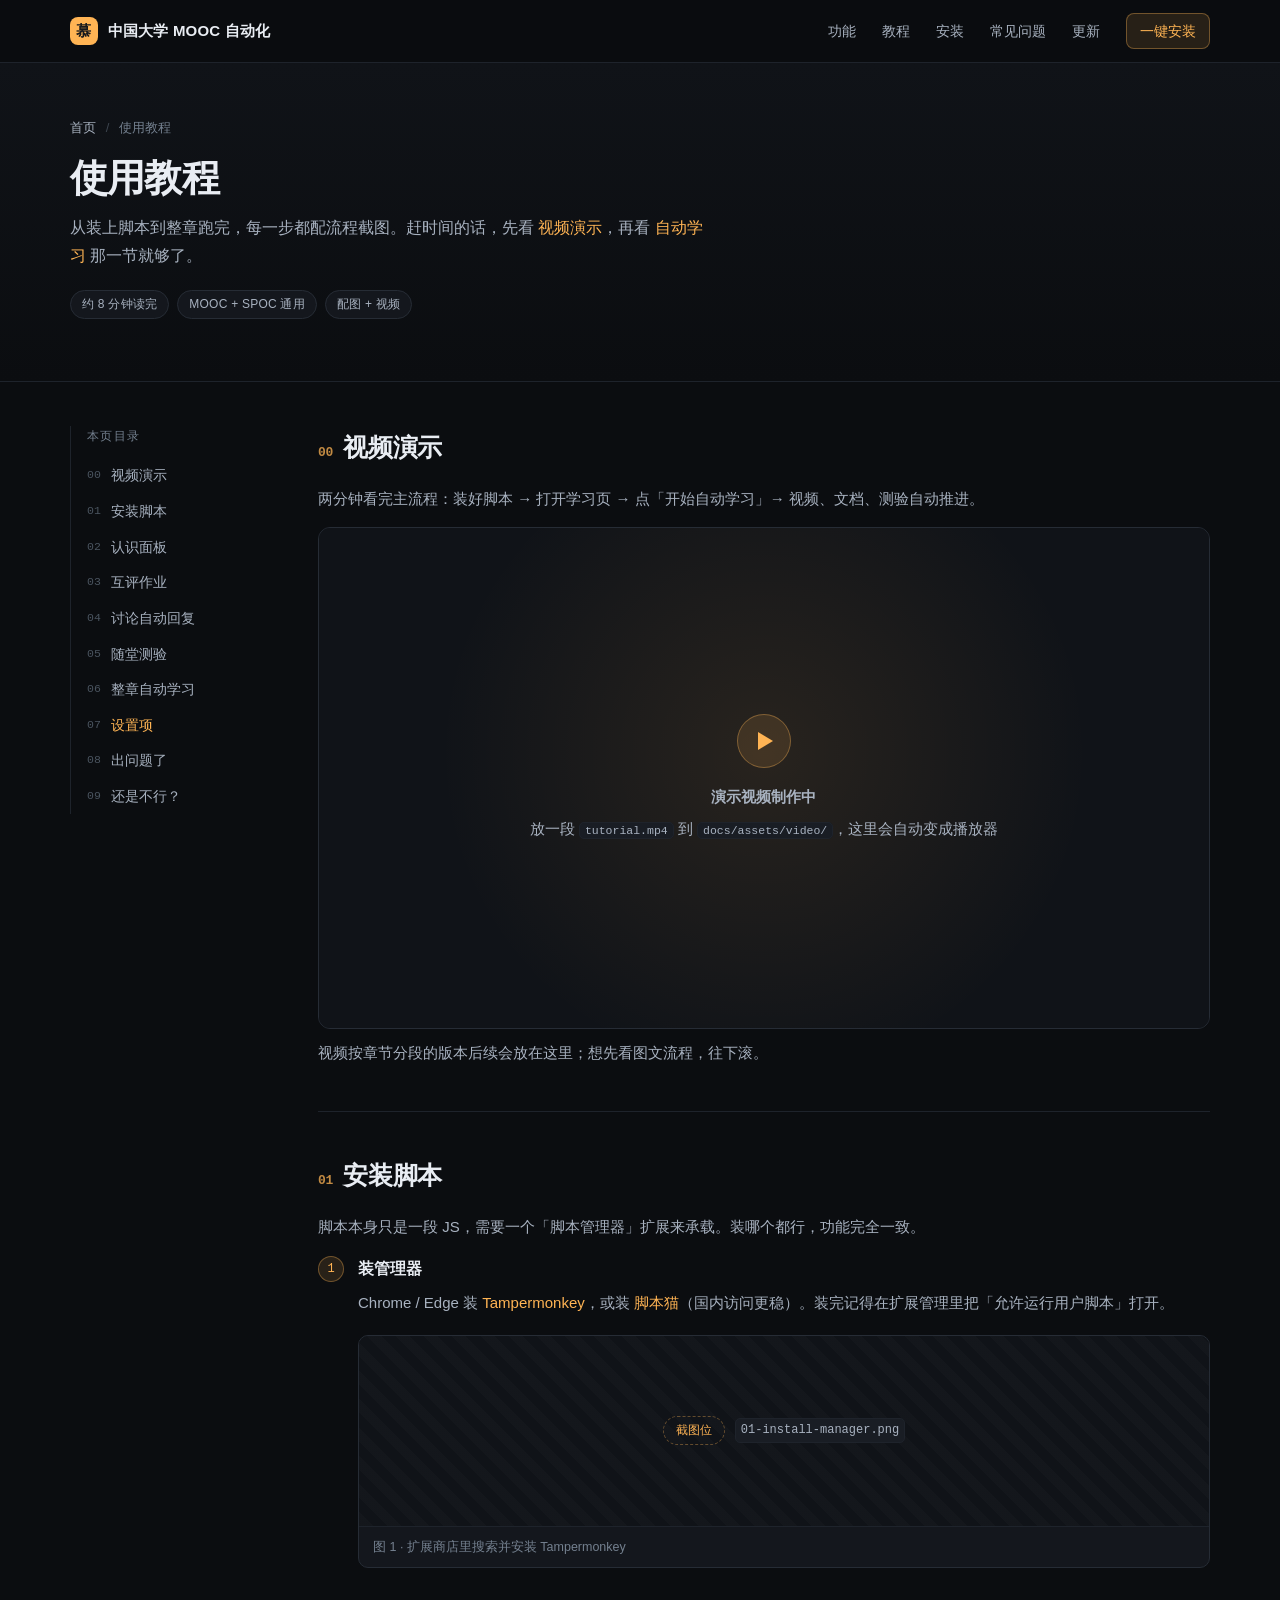
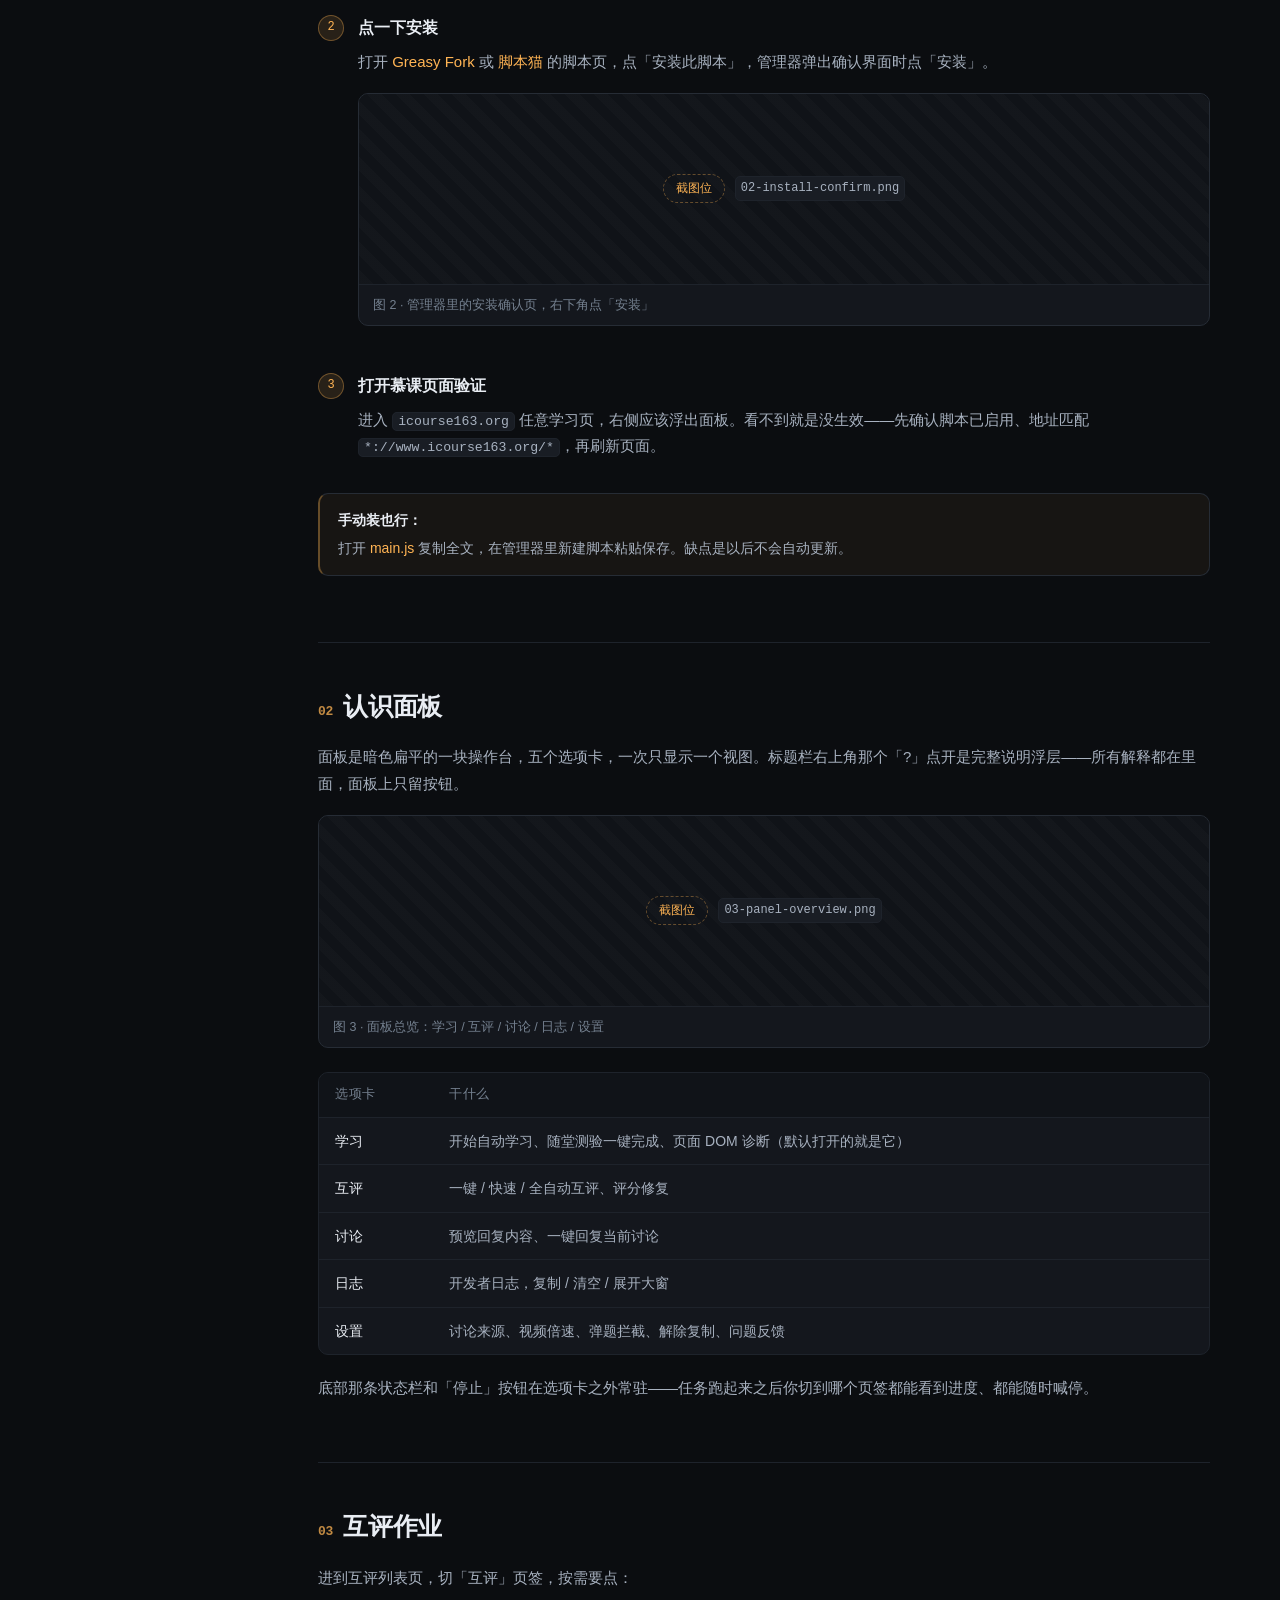
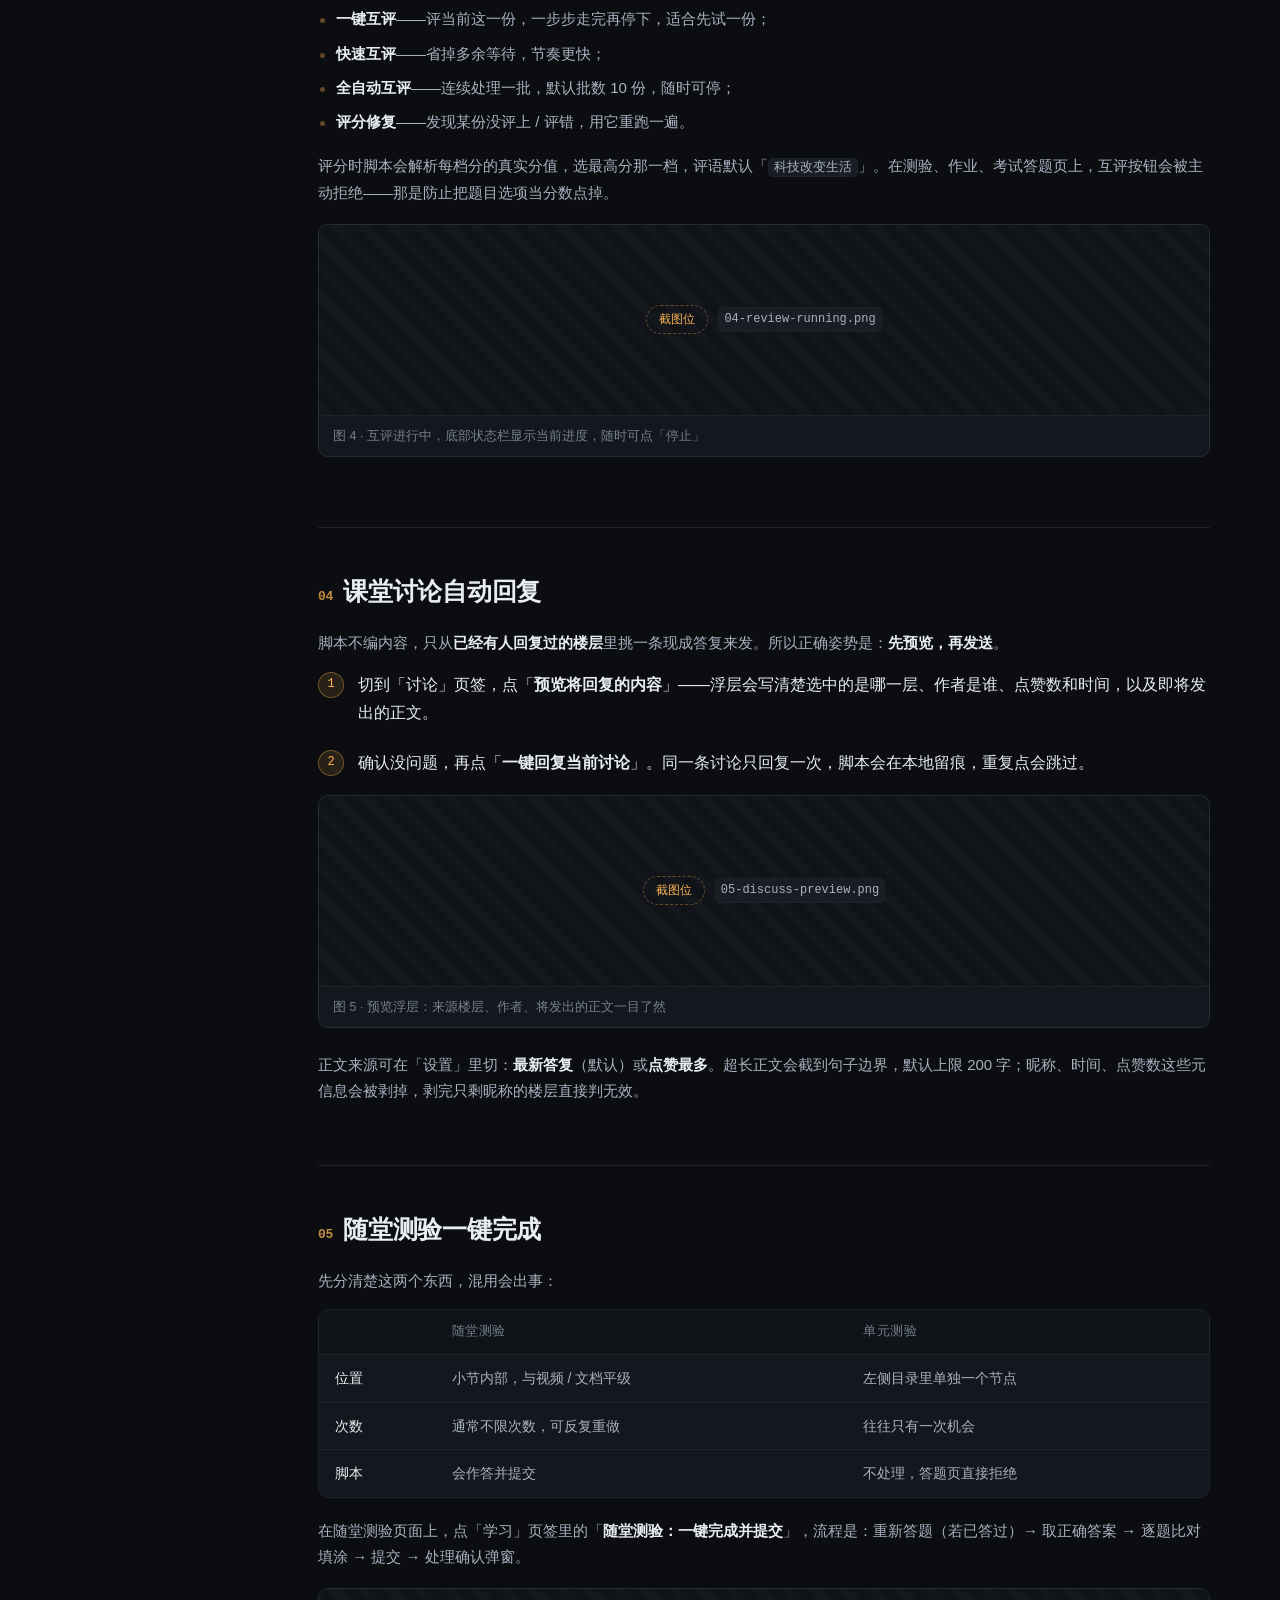
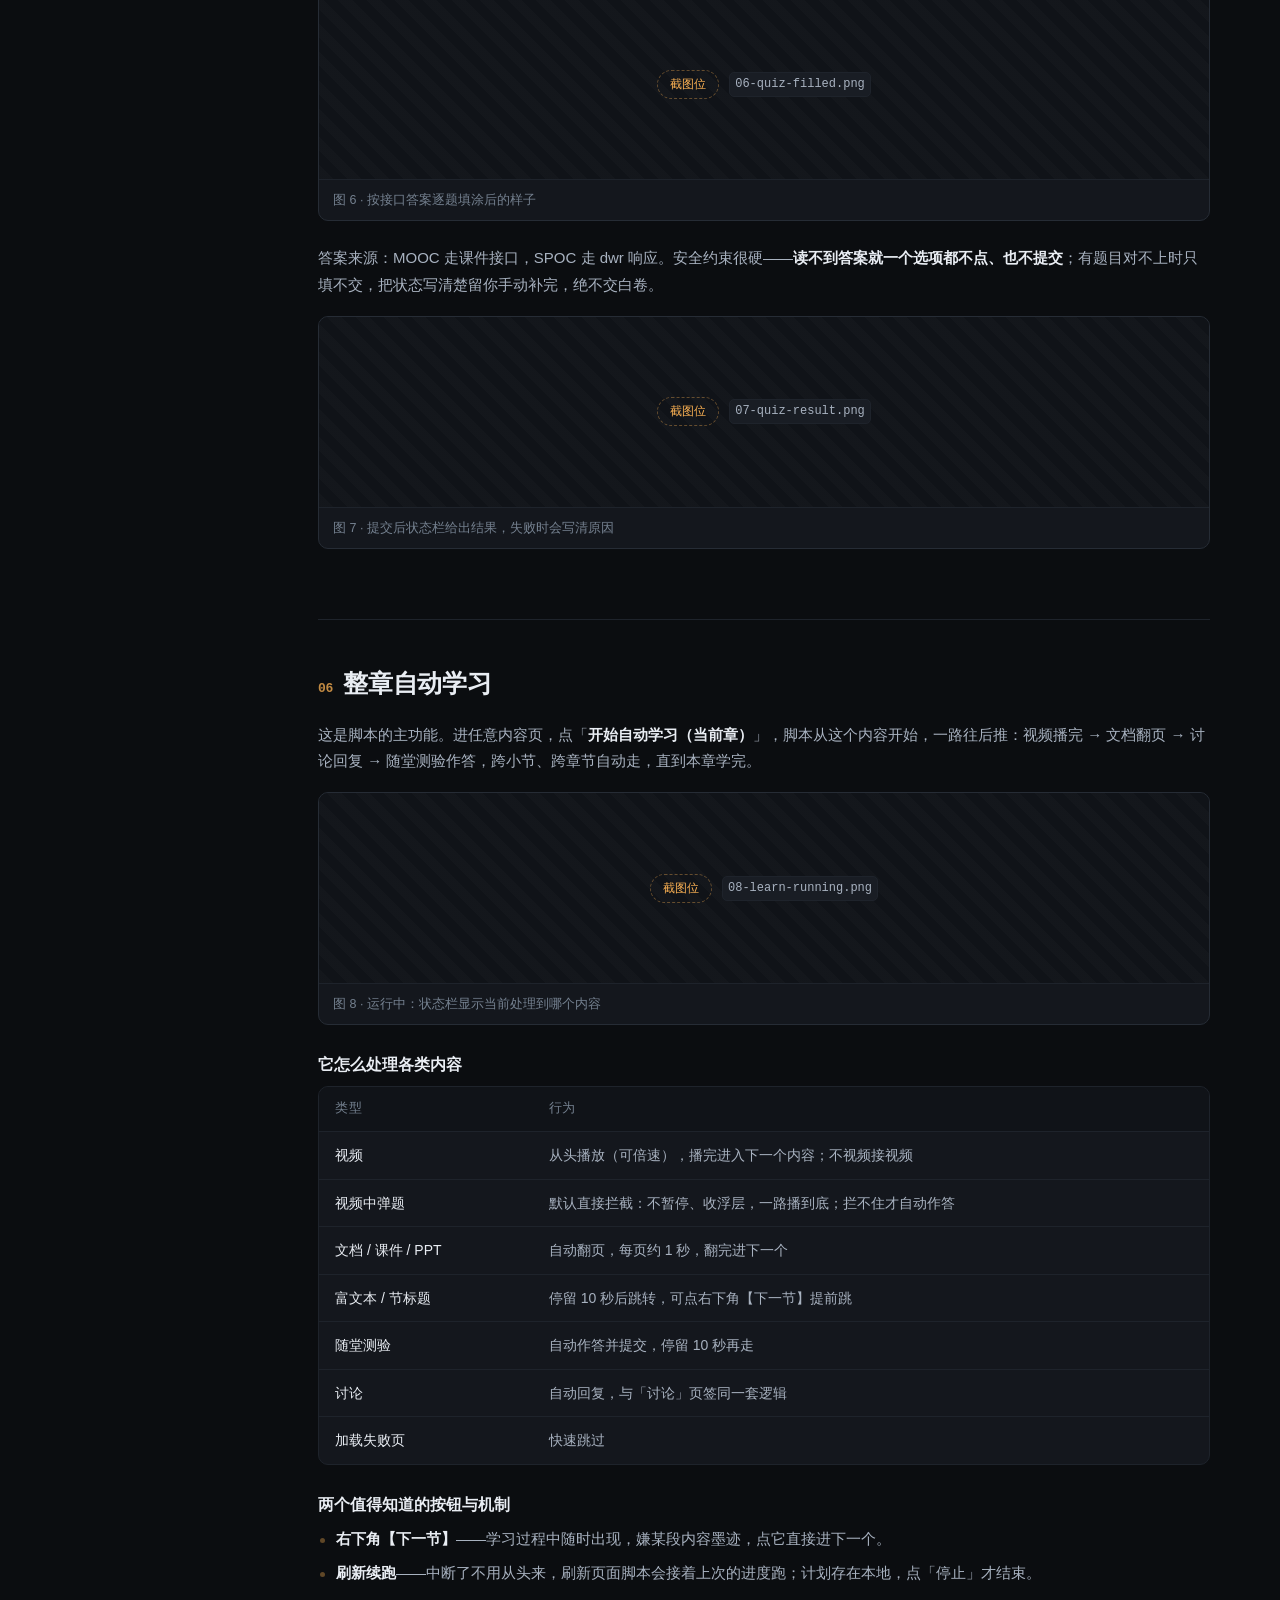
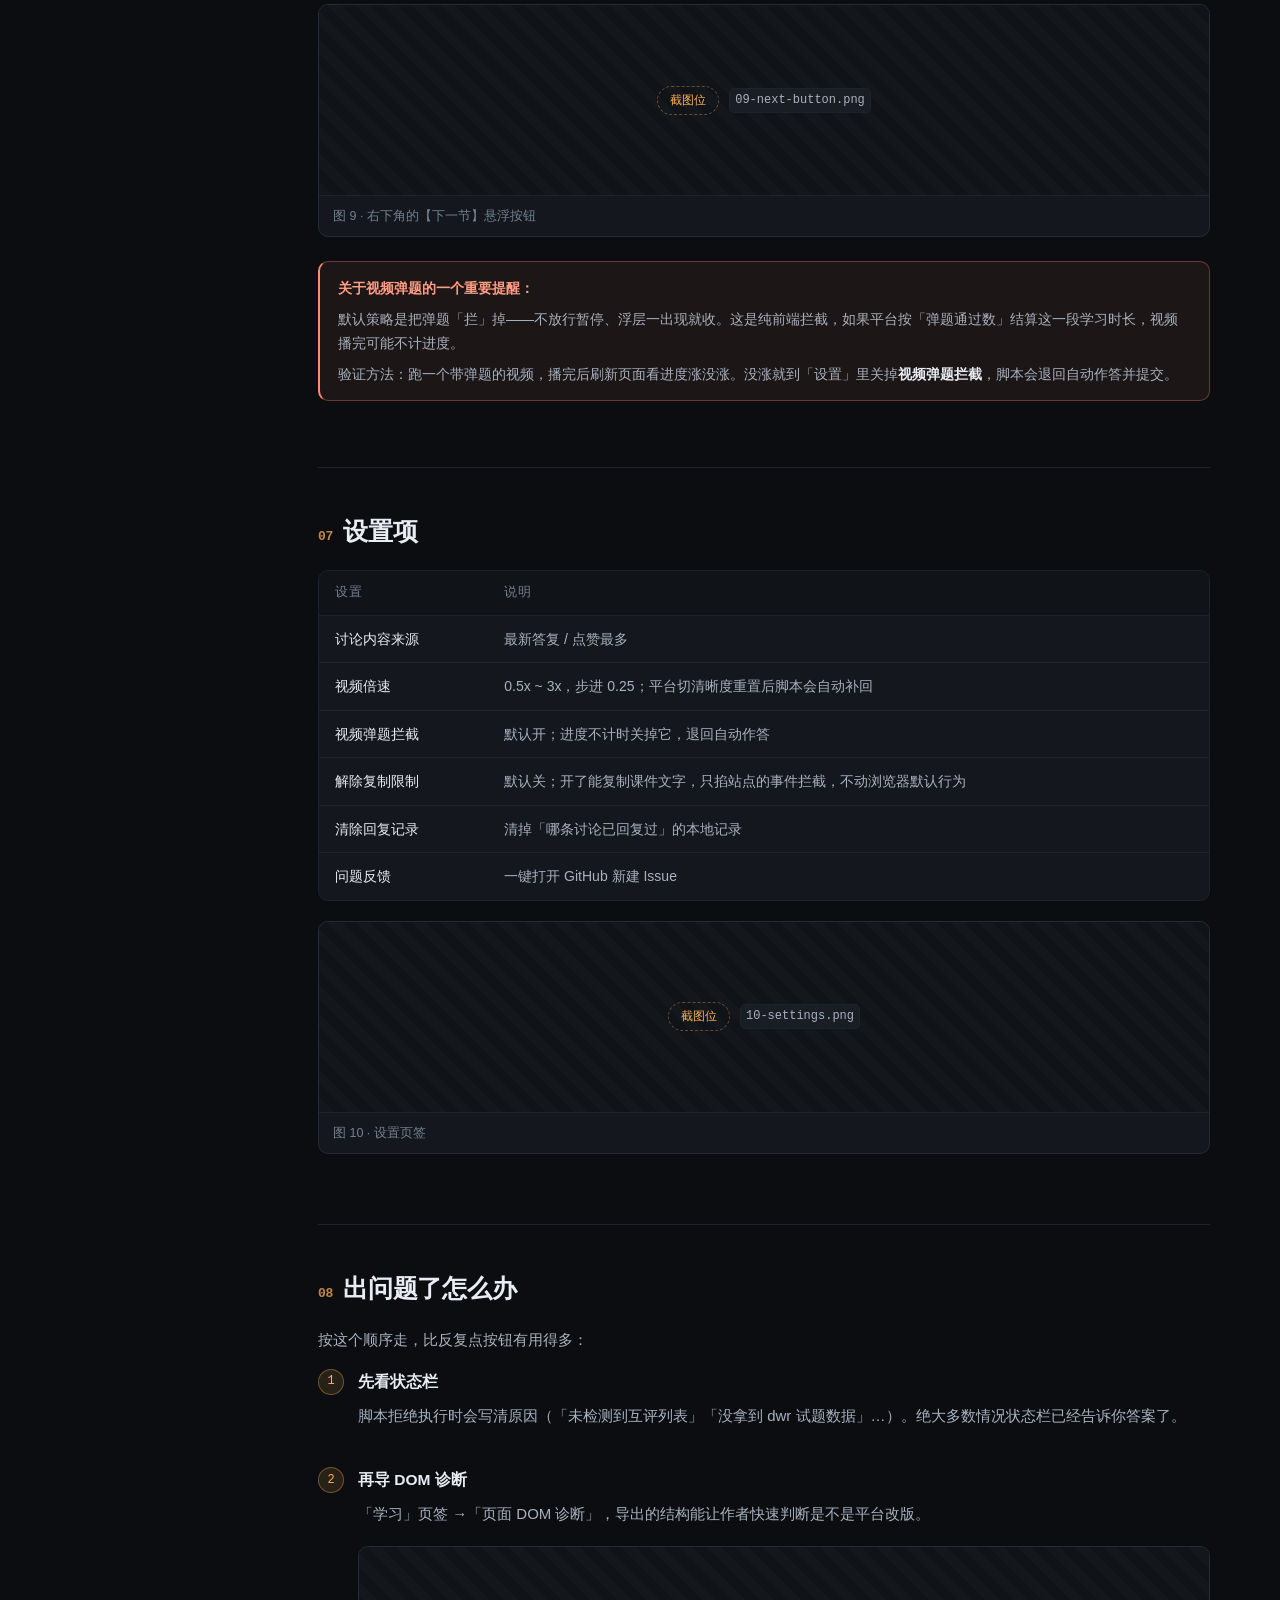
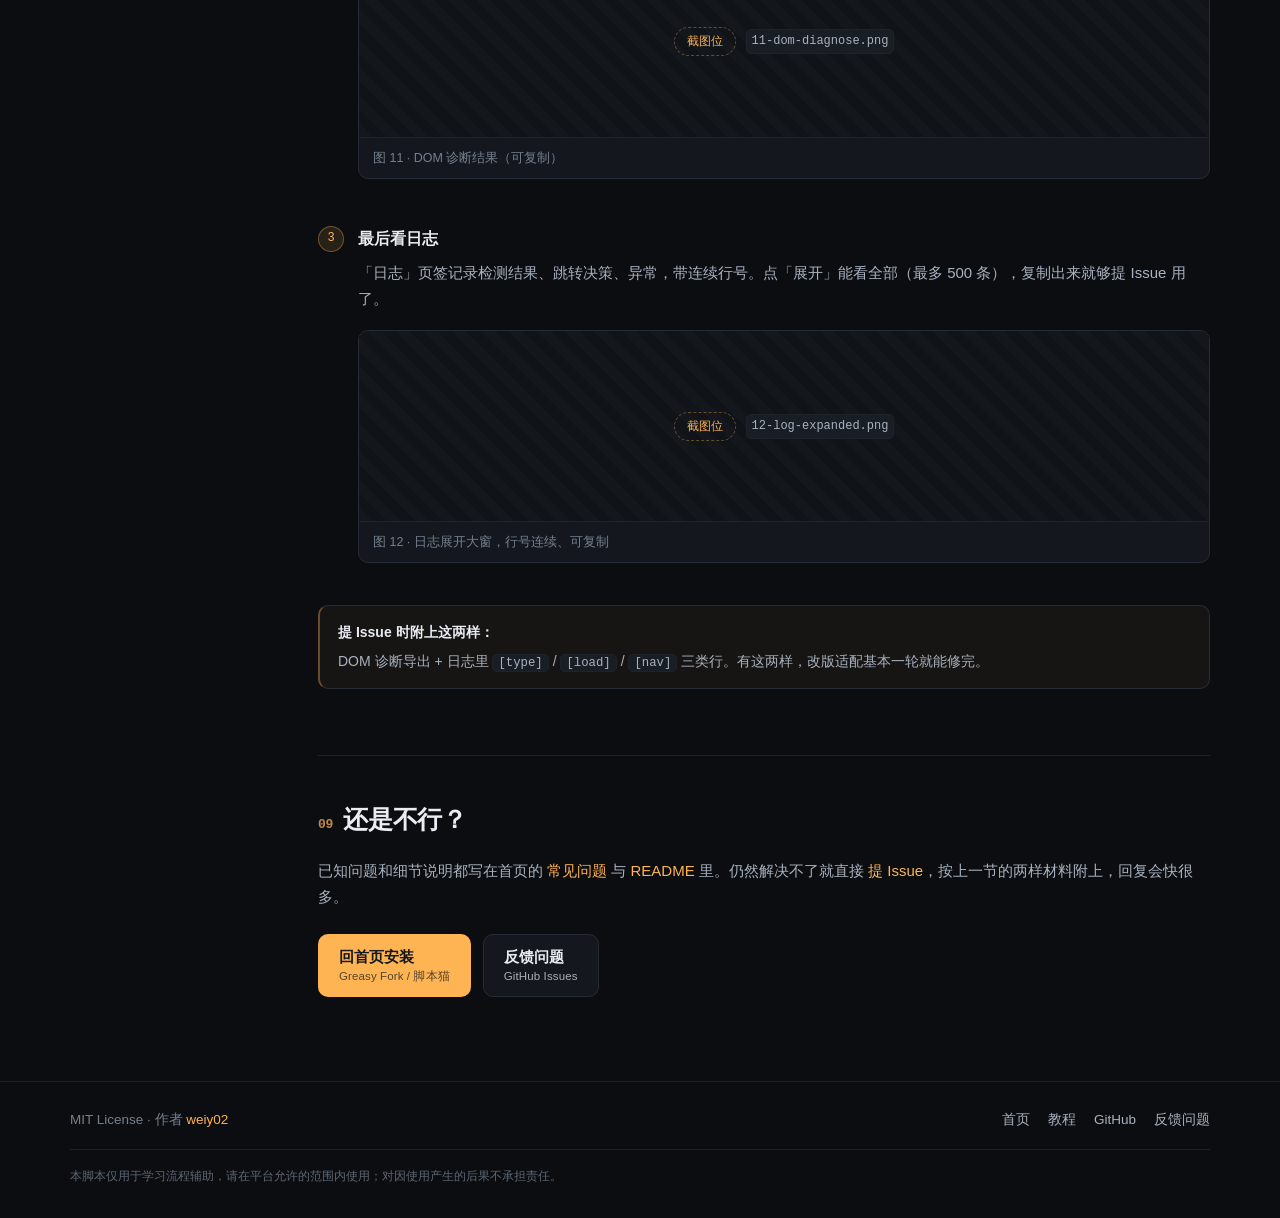
==== docs/tutorial.html @ eac60fda "官网新增图文教程页（tutorial.html） - 十个章节：视频演示 / 安装 / 面板 / 互评 / 讨论 / 随堂测验 /   自动学习 / 设置 / 排查 / 反馈，含目录侧栏与滚动高亮 -" ====
<!DOCTYPE html>
<html lang="zh-CN">
<head>
<meta charset="UTF-8">
<meta name="viewport" content="width=device-width, initial-scale=1">
<title>使用教程 · 中国大学 MOOC 自动化脚本</title>
<meta name="description" content="中国大学 MOOC 自动化脚本完整使用教程：安装、互评、课堂讨论自动回复、随堂测验一键作答、整章自动学习、设置项说明与问题排查，全部配流程截图。">
<link rel="canonical" href="https://weiy02.github.io/ChinaMOOC-Auto/tutorial.html">
<meta property="og:type" content="article">
<meta property="og:title" content="使用教程 · 中国大学 MOOC 自动化脚本">
<meta property="og:description" content="从安装到整章自动学习，一步一步带截图讲清楚。">
<meta property="og:url" content="https://weiy02.github.io/ChinaMOOC-Auto/tutorial.html">
<meta property="og:image" content="https://weiy02.github.io/ChinaMOOC-Auto/assets/og.png">
<meta name="theme-color" content="#0b0d10">
<link rel="icon" href="./assets/favicon.svg" type="image/svg+xml">
<link rel="stylesheet" href="./assets/style.css">
</head>
<body>
<a class="skip" href="#main">跳到正文</a>

<header class="site-header">
  <div class="wrap header-inner">
    <a class="brand" href="./">
      <span class="brand-mark" aria-hidden="true">慕</span>
      <span class="brand-text">中国大学 MOOC 自动化</span>
    </a>
    <nav class="site-nav" aria-label="主导航">
      <a href="./#features">功能</a>
      <a href="./tutorial.html">教程</a>
      <a href="./#start">安装</a>
      <a href="./#faq">常见问题</a>
      <a href="./#changelog">更新</a>
      <a class="nav-cta" href="./#start">一键安装</a>
    </nav>
  </div>
</header>

<main id="main">

  <div class="doc-head">
    <div class="wrap">
      <p class="crumb"><a href="./">首页</a> <span>/</span> 使用教程</p>
      <h1>使用教程</h1>
      <p class="doc-lede">从装上脚本到整章跑完，每一步都配流程截图。赶时间的话，先看 <a href="#video">视频演示</a>，再看 <a href="#learn">自动学习</a> 那一节就够了。</p>
      <div class="pill-row">
        <span class="pill">约 8 分钟读完</span>
        <span class="pill">MOOC + SPOC 通用</span>
        <span class="pill">配图 + 视频</span>
      </div>
    </div>
  </div>

  <div class="wrap doc-layout">

    <aside class="toc" aria-label="目录">
      <p class="toc-title">本页目录</p>
      <nav>
        <a href="#video"><span>00</span> 视频演示</a>
        <a href="#install"><span>01</span> 安装脚本</a>
        <a href="#panel"><span>02</span> 认识面板</a>
        <a href="#review"><span>03</span> 互评作业</a>
        <a href="#discuss"><span>04</span> 讨论自动回复</a>
        <a href="#quiz"><span>05</span> 随堂测验</a>
        <a href="#learn"><span>06</span> 整章自动学习</a>
        <a href="#settings"><span>07</span> 设置项</a>
        <a href="#debug"><span>08</span> 出问题了</a>
        <a href="#more"><span>09</span> 还是不行？</a>
      </nav>
    </aside>

    <article class="doc">

      <!-- ===== 00 视频 ===== -->
      <section id="video" class="doc-sec">
        <h2><span class="no">00</span>视频演示</h2>
        <p>两分钟看完主流程：装好脚本 → 打开学习页 → 点「开始自动学习」→ 视频、文档、测验自动推进。</p>

        <div class="video-shell" data-video="./assets/video/tutorial.mp4" data-poster="./assets/screenshots/00-video-poster.jpg" data-title="中国大学 MOOC 自动化脚本 · 完整演示">
          <div class="video-ph">
            <span class="play" aria-hidden="true"></span>
            <p class="vp-title">演示视频制作中</p>
            <p class="vp-sub">放一段 <code>tutorial.mp4</code> 到 <code>docs/assets/video/</code>，这里会自动变成播放器</p>
          </div>
        </div>
        <p class="cap-note">视频按章节分段的版本后续会放在这里；想先看图文流程，往下滚。</p>
      </section>

      <!-- ===== 01 安装 ===== -->
      <section id="install" class="doc-sec">
        <h2><span class="no">01</span>安装脚本</h2>
        <p>脚本本身只是一段 JS，需要一个「脚本管理器」扩展来承载。装哪个都行，功能完全一致。</p>

        <ol class="flow">
          <li>
            <h3>装管理器</h3>
            <p>Chrome / Edge 装 <a href="https://www.tampermonkey.net/" target="_blank" rel="noopener">Tampermonkey</a>，或装 <a href="https://scriptcat.org/" target="_blank" rel="noopener">脚本猫</a>（国内访问更稳）。装完记得在扩展管理里把「允许运行用户脚本」打开。</p>
            <figure class="shot">
              <img src="./assets/screenshots/01-install-manager.png" alt="在浏览器扩展商店安装 Tampermonkey" data-shot loading="lazy">
              <div class="shot-ph"><span>截图位</span><code>01-install-manager.png</code></div>
              <figcaption>图 1 · 扩展商店里搜索并安装 Tampermonkey</figcaption>
            </figure>
          </li>
          <li>
            <h3>点一下安装</h3>
            <p>打开 <a href="https://greasyfork.org/scripts/595205" target="_blank" rel="noopener">Greasy Fork</a> 或 <a href="https://scriptcat.org/script-show-page/8833" target="_blank" rel="noopener">脚本猫</a> 的脚本页，点「安装此脚本」，管理器弹出确认界面时点「安装」。</p>
            <figure class="shot">
              <img src="./assets/screenshots/02-install-confirm.png" alt="脚本管理器弹出安装确认界面" data-shot loading="lazy">
              <div class="shot-ph"><span>截图位</span><code>02-install-confirm.png</code></div>
              <figcaption>图 2 · 管理器里的安装确认页，右下角点「安装」</figcaption>
            </figure>
          </li>
          <li>
            <h3>打开慕课页面验证</h3>
            <p>进入 <code>icourse163.org</code> 任意学习页，右侧应该浮出面板。看不到就是没生效——先确认脚本已启用、地址匹配 <code>*://www.icourse163.org/*</code>，再刷新页面。</p>
          </li>
        </ol>

        <div class="tip">
          <strong>手动装也行：</strong>打开 <a href="https://raw.githubusercontent.com/weiy02/ChinaMOOC-Auto/main/main.js" target="_blank" rel="noopener">main.js</a> 复制全文，在管理器里新建脚本粘贴保存。缺点是以后不会自动更新。
        </div>
      </section>

      <!-- ===== 02 面板 ===== -->
      <section id="panel" class="doc-sec">
        <h2><span class="no">02</span>认识面板</h2>
        <p>面板是暗色扁平的一块操作台，五个选项卡，一次只显示一个视图。标题栏右上角那个「?」点开是完整说明浮层——所有解释都在里面，面板上只留按钮。</p>

        <figure class="shot">
          <img src="./assets/screenshots/03-panel-overview.png" alt="脚本面板整体界面，五个选项卡" data-shot loading="lazy">
          <div class="shot-ph"><span>截图位</span><code>03-panel-overview.png</code></div>
          <figcaption>图 3 · 面板总览：学习 / 互评 / 讨论 / 日志 / 设置</figcaption>
        </figure>

        <div class="table-wrap">
          <table>
            <thead><tr><th>选项卡</th><th>干什么</th></tr></thead>
            <tbody>
              <tr><td>学习</td><td>开始自动学习、随堂测验一键完成、页面 DOM 诊断（默认打开的就是它）</td></tr>
              <tr><td>互评</td><td>一键 / 快速 / 全自动互评、评分修复</td></tr>
              <tr><td>讨论</td><td>预览回复内容、一键回复当前讨论</td></tr>
              <tr><td>日志</td><td>开发者日志，复制 / 清空 / 展开大窗</td></tr>
              <tr><td>设置</td><td>讨论来源、视频倍速、弹题拦截、解除复制、问题反馈</td></tr>
            </tbody>
          </table>
        </div>

        <p>底部那条状态栏和「停止」按钮在选项卡之外常驻——任务跑起来之后你切到哪个页签都能看到进度、都能随时喊停。</p>
      </section>

      <!-- ===== 03 互评 ===== -->
      <section id="review" class="doc-sec">
        <h2><span class="no">03</span>互评作业</h2>
        <p>进到互评列表页，切「互评」页签，按需要点：</p>
        <ul class="plain">
          <li><b>一键互评</b>——评当前这一份，一步步走完再停下，适合先试一份；</li>
          <li><b>快速互评</b>——省掉多余等待，节奏更快；</li>
          <li><b>全自动互评</b>——连续处理一批，默认批数 10 份，随时可停；</li>
          <li><b>评分修复</b>——发现某份没评上 / 评错，用它重跑一遍。</li>
        </ul>
        <p>评分时脚本会解析每档分的真实分值，选最高分那一档，评语默认「<code>科技改变生活</code>」。在测验、作业、考试答题页上，互评按钮会被主动拒绝——那是防止把题目选项当分数点掉。</p>

        <figure class="shot">
          <img src="./assets/screenshots/04-review-running.png" alt="互评进行中，面板显示进度" data-shot loading="lazy">
          <div class="shot-ph"><span>截图位</span><code>04-review-running.png</code></div>
          <figcaption>图 4 · 互评进行中，底部状态栏显示当前进度，随时可点「停止」</figcaption>
        </figure>
      </section>

      <!-- ===== 04 讨论 ===== -->
      <section id="discuss" class="doc-sec">
        <h2><span class="no">04</span>课堂讨论自动回复</h2>
        <p>脚本不编内容，只从<b>已经有人回复过的楼层</b>里挑一条现成答复来发。所以正确姿势是：<b>先预览，再发送</b>。</p>

        <ol class="flow">
          <li>切到「讨论」页签，点「<b>预览将回复的内容</b>」——浮层会写清楚选中的是哪一层、作者是谁、点赞数和时间，以及即将发出的正文。</li>
          <li>确认没问题，再点「<b>一键回复当前讨论</b>」。同一条讨论只回复一次，脚本会在本地留痕，重复点会跳过。</li>
        </ol>

        <figure class="shot">
          <img src="./assets/screenshots/05-discuss-preview.png" alt="讨论回复预览浮层，显示作者与正文" data-shot loading="lazy">
          <div class="shot-ph"><span>截图位</span><code>05-discuss-preview.png</code></div>
          <figcaption>图 5 · 预览浮层：来源楼层、作者、将发出的正文一目了然</figcaption>
        </figure>

        <p>正文来源可在「设置」里切：<b>最新答复</b>（默认）或<b>点赞最多</b>。超长正文会截到句子边界，默认上限 200 字；昵称、时间、点赞数这些元信息会被剥掉，剥完只剩昵称的楼层直接判无效。</p>
      </section>

      <!-- ===== 05 随堂测验 ===== -->
      <section id="quiz" class="doc-sec">
        <h2><span class="no">05</span>随堂测验一键完成</h2>
        <p>先分清楚这两个东西，混用会出事：</p>
        <div class="table-wrap">
          <table>
            <thead><tr><th></th><th>随堂测验</th><th>单元测验</th></tr></thead>
            <tbody>
              <tr><td>位置</td><td>小节内部，与视频 / 文档平级</td><td>左侧目录里单独一个节点</td></tr>
              <tr><td>次数</td><td>通常不限次数，可反复重做</td><td>往往只有一次机会</td></tr>
              <tr><td>脚本</td><td>会作答并提交</td><td>不处理，答题页直接拒绝</td></tr>
            </tbody>
          </table>
        </div>

        <p>在随堂测验页面上，点「学习」页签里的「<b>随堂测验：一键完成并提交</b>」，流程是：重新答题（若已答过）→ 取正确答案 → 逐题比对填涂 → 提交 → 处理确认弹窗。</p>

        <figure class="shot">
          <img src="./assets/screenshots/06-quiz-filled.png" alt="随堂测验已按正确答案填涂" data-shot loading="lazy">
          <div class="shot-ph"><span>截图位</span><code>06-quiz-filled.png</code></div>
          <figcaption>图 6 · 按接口答案逐题填涂后的样子</figcaption>
        </figure>

        <p>答案来源：MOOC 走课件接口，SPOC 走 dwr 响应。安全约束很硬——<b>读不到答案就一个选项都不点、也不提交</b>；有题目对不上时只填不交，把状态写清楚留你手动补完，绝不交白卷。</p>

        <figure class="shot">
          <img src="./assets/screenshots/07-quiz-result.png" alt="提交成功后的状态栏提示" data-shot loading="lazy">
          <div class="shot-ph"><span>截图位</span><code>07-quiz-result.png</code></div>
          <figcaption>图 7 · 提交后状态栏给出结果，失败时会写清原因</figcaption>
        </figure>
      </section>

      <!-- ===== 06 自动学习 ===== -->
      <section id="learn" class="doc-sec">
        <h2><span class="no">06</span>整章自动学习</h2>
        <p>这是脚本的主功能。进任意内容页，点「<b>开始自动学习（当前章）</b>」，脚本从这个内容开始，一路往后推：视频播完 → 文档翻页 → 讨论回复 → 随堂测验作答，跨小节、跨章节自动走，直到本章学完。</p>

        <figure class="shot">
          <img src="./assets/screenshots/08-learn-running.png" alt="自动学习运行中，状态栏显示当前内容" data-shot loading="lazy">
          <div class="shot-ph"><span>截图位</span><code>08-learn-running.png</code></div>
          <figcaption>图 8 · 运行中：状态栏显示当前处理到哪个内容</figcaption>
        </figure>

        <h3>它怎么处理各类内容</h3>
        <div class="table-wrap">
          <table>
            <thead><tr><th>类型</th><th>行为</th></tr></thead>
            <tbody>
              <tr><td>视频</td><td>从头播放（可倍速），播完进入下一个内容；不视频接视频</td></tr>
              <tr><td>视频中弹题</td><td>默认直接拦截：不暂停、收浮层，一路播到底；拦不住才自动作答</td></tr>
              <tr><td>文档 / 课件 / PPT</td><td>自动翻页，每页约 1 秒，翻完进下一个</td></tr>
              <tr><td>富文本 / 节标题</td><td>停留 10 秒后跳转，可点右下角【下一节】提前跳</td></tr>
              <tr><td>随堂测验</td><td>自动作答并提交，停留 10 秒再走</td></tr>
              <tr><td>讨论</td><td>自动回复，与「讨论」页签同一套逻辑</td></tr>
              <tr><td>加载失败页</td><td>快速跳过</td></tr>
            </tbody>
          </table>
        </div>

        <h3>两个值得知道的按钮与机制</h3>
        <ul class="plain">
          <li><b>右下角【下一节】</b>——学习过程中随时出现，嫌某段内容墨迹，点它直接进下一个。</li>
          <li><b>刷新续跑</b>——中断了不用从头来，刷新页面脚本会接着上次的进度跑；计划存在本地，点「停止」才结束。</li>
        </ul>

        <figure class="shot">
          <img src="./assets/screenshots/09-next-button.png" alt="页面右下角的下一节悬浮按钮" data-shot loading="lazy">
          <div class="shot-ph"><span>截图位</span><code>09-next-button.png</code></div>
          <figcaption>图 9 · 右下角的【下一节】悬浮按钮</figcaption>
        </figure>

        <div class="warn">
          <strong>关于视频弹题的一个重要提醒：</strong>
          <p>默认策略是把弹题「拦」掉——不放行暂停、浮层一出现就收。这是纯前端拦截，如果平台按「弹题通过数」结算这一段学习时长，视频播完可能不计进度。</p>
          <p>验证方法：跑一个带弹题的视频，播完后刷新页面看进度涨没涨。没涨就到「设置」里关掉<b>视频弹题拦截</b>，脚本会退回自动作答并提交。</p>
        </div>
      </section>

      <!-- ===== 07 设置 ===== -->
      <section id="settings" class="doc-sec">
        <h2><span class="no">07</span>设置项</h2>
        <div class="table-wrap">
          <table>
            <thead><tr><th>设置</th><th>说明</th></tr></thead>
            <tbody>
              <tr><td>讨论内容来源</td><td>最新答复 / 点赞最多</td></tr>
              <tr><td>视频倍速</td><td>0.5x ~ 3x，步进 0.25；平台切清晰度重置后脚本会自动补回</td></tr>
              <tr><td>视频弹题拦截</td><td>默认开；进度不计时关掉它，退回自动作答</td></tr>
              <tr><td>解除复制限制</td><td>默认关；开了能复制课件文字，只掐站点的事件拦截，不动浏览器默认行为</td></tr>
              <tr><td>清除回复记录</td><td>清掉「哪条讨论已回复过」的本地记录</td></tr>
              <tr><td>问题反馈</td><td>一键打开 GitHub 新建 Issue</td></tr>
            </tbody>
          </table>
        </div>

        <figure class="shot">
          <img src="./assets/screenshots/10-settings.png" alt="设置页签的选项列表" data-shot loading="lazy">
          <div class="shot-ph"><span>截图位</span><code>10-settings.png</code></div>
          <figcaption>图 10 · 设置页签</figcaption>
        </figure>
      </section>

      <!-- ===== 08 排查 ===== -->
      <section id="debug" class="doc-sec">
        <h2><span class="no">08</span>出问题了怎么办</h2>
        <p>按这个顺序走，比反复点按钮有用得多：</p>
        <ol class="flow">
          <li>
            <h3>先看状态栏</h3>
            <p>脚本拒绝执行时会写清原因（「未检测到互评列表」「没拿到 dwr 试题数据」…）。绝大多数情况状态栏已经告诉你答案了。</p>
          </li>
          <li>
            <h3>再导 DOM 诊断</h3>
            <p>「学习」页签 →「页面 DOM 诊断」，导出的结构能让作者快速判断是不是平台改版。</p>
            <figure class="shot">
              <img src="./assets/screenshots/11-dom-diagnose.png" alt="页面 DOM 诊断导出的结构信息" data-shot loading="lazy">
              <div class="shot-ph"><span>截图位</span><code>11-dom-diagnose.png</code></div>
              <figcaption>图 11 · DOM 诊断结果（可复制）</figcaption>
            </figure>
          </li>
          <li>
            <h3>最后看日志</h3>
            <p>「日志」页签记录检测结果、跳转决策、异常，带连续行号。点「展开」能看全部（最多 500 条），复制出来就够提 Issue 用了。</p>
            <figure class="shot">
              <img src="./assets/screenshots/12-log-expanded.png" alt="日志展开大窗，带行号" data-shot loading="lazy">
              <div class="shot-ph"><span>截图位</span><code>12-log-expanded.png</code></div>
              <figcaption>图 12 · 日志展开大窗，行号连续、可复制</figcaption>
            </figure>
          </li>
        </ol>

        <div class="tip">
          <strong>提 Issue 时附上这两样：</strong>DOM 诊断导出 + 日志里 <code>[type]</code> / <code>[load]</code> / <code>[nav]</code> 三类行。有这两样，改版适配基本一轮就能修完。
        </div>
      </section>

      <!-- ===== 09 ===== -->
      <section id="more" class="doc-sec">
        <h2><span class="no">09</span>还是不行？</h2>
        <p>已知问题和细节说明都写在首页的 <a href="./#faq">常见问题</a> 与 <a href="https://github.com/weiy02/ChinaMOOC-Auto/blob/main/README.md" target="_blank" rel="noopener">README</a> 里。仍然解决不了就直接 <a href="https://github.com/weiy02/ChinaMOOC-Auto/issues/new" target="_blank" rel="noopener">提 Issue</a>，按上一节的两样材料附上，回复会快很多。</p>
        <div class="doc-end">
          <a class="btn btn-primary" href="./#start"><span>回首页安装</span><small>Greasy Fork / 脚本猫</small></a>
          <a class="btn btn-ghost" href="https://github.com/weiy02/ChinaMOOC-Auto/issues/new" target="_blank" rel="noopener"><span>反馈问题</span><small>GitHub Issues</small></a>
        </div>
      </section>

    </article>
  </div>
</main>

<footer class="site-footer">
  <div class="wrap footer-inner">
    <p>MIT License · 作者 <a href="https://github.com/weiy02" target="_blank" rel="noopener">weiy02</a></p>
    <nav>
      <a href="./">首页</a>
      <a href="./tutorial.html">教程</a>
      <a href="https://github.com/weiy02/ChinaMOOC-Auto" target="_blank" rel="noopener">GitHub</a>
      <a href="https://github.com/weiy02/ChinaMOOC-Auto/issues/new" target="_blank" rel="noopener">反馈问题</a>
    </nav>
  </div>
  <p class="disclaimer">本脚本仅用于学习流程辅助，请在平台允许的范围内使用；对因使用产生的后果不承担责任。</p>
</footer>

<script src="./assets/site.js" defer></script>
</body>
</html>
---- docs/assets/style.css ----
/* 中国大学 MOOC 自动化 · 站点样式
   暗色扁平：纯色底 / 细边框 / 单一强调色 */

:root {
  --bg: #0b0d10;
  --bg-2: #101318;
  --surface: #14171d;
  --surface-2: #191d24;
  --line: #262c35;
  --line-soft: #1e232b;
  --text: #e9edf3;
  --text-2: #a8b2c0;
  --text-3: #74808f;
  --accent: #ffb454;
  --accent-dim: rgba(255, 180, 84, 0.12);
  --accent-line: rgba(255, 180, 84, 0.35);
  --radius: 12px;
  --mono: ui-monospace, SFMono-Regular, "SF Mono", Menlo, Consolas, monospace;
  --sans: -apple-system, BlinkMacSystemFont, "PingFang SC", "Hiragino Sans GB",
          "Microsoft YaHei", "Segoe UI", Roboto, sans-serif;
}

* { box-sizing: border-box; }

html { scroll-behavior: smooth; }

body {
  margin: 0;
  background: var(--bg);
  color: var(--text);
  font-family: var(--sans);
  font-size: 16px;
  line-height: 1.75;
  -webkit-font-smoothing: antialiased;
}

a { color: var(--accent); text-decoration: none; }
a:hover { text-decoration: underline; }

code {
  font-family: var(--mono);
  font-size: 0.88em;
  background: var(--surface-2);
  border: 1px solid var(--line-soft);
  border-radius: 5px;
  padding: 1px 5px;
}

.skip {
  position: absolute; left: -9999px;
}
.skip:focus { left: 12px; top: 12px; background: var(--accent); color: #111; padding: 8px 14px; border-radius: 8px; z-index: 99; }

.wrap {
  width: min(1140px, calc(100% - 48px));
  margin: 0 auto;
}

/* ---------- header ---------- */

.site-header {
  position: sticky;
  top: 0;
  z-index: 50;
  background: rgba(11, 13, 16, 0.86);
  backdrop-filter: blur(10px);
  border-bottom: 1px solid var(--line-soft);
}

.header-inner {
  display: flex;
  align-items: center;
  justify-content: space-between;
  height: 62px;
}

.brand {
  display: flex;
  align-items: center;
  gap: 10px;
  color: var(--text);
  font-weight: 600;
  letter-spacing: 0.01em;
}
.brand:hover { text-decoration: none; }

.brand-mark {
  display: grid;
  place-items: center;
  width: 28px; height: 28px;
  border-radius: 8px;
  background: var(--accent);
  color: #17191d;
  font-size: 15px;
  font-weight: 700;
}

.brand-text { font-size: 15px; }

.site-nav {
  display: flex;
  align-items: center;
  gap: 26px;
  font-size: 14px;
}
.site-nav a { color: var(--text-2); }
.site-nav a:hover { color: var(--text); text-decoration: none; }

.nav-cta {
  color: var(--accent) !important;
  border: 1px solid var(--accent-line);
  padding: 5px 13px;
  border-radius: 8px;
  background: var(--accent-dim);
}
.nav-cta:hover { background: rgba(255, 180, 84, 0.18); }

/* ---------- hero ---------- */

.hero {
  position: relative;
  padding: 78px 0 82px;
  overflow: hidden;
  background:
    radial-gradient(760px 380px at 78% 12%, rgba(255, 180, 84, 0.10), transparent 70%),
    linear-gradient(180deg, var(--bg-2), var(--bg));
  border-bottom: 1px solid var(--line-soft);
}
.hero::before {
  content: "";
  position: absolute;
  inset: 0;
  background-image:
    linear-gradient(to right, rgba(255,255,255,0.028) 1px, transparent 1px),
    linear-gradient(to bottom, rgba(255,255,255,0.028) 1px, transparent 1px);
  background-size: 56px 56px;
  mask-image: radial-gradient(560px 320px at 70% 20%, #000, transparent 85%);
  pointer-events: none;
}

.hero-inner {
  position: relative;
  display: grid;
  grid-template-columns: 1.08fr 0.92fr;
  gap: 56px;
  align-items: center;
}

.pill-row { display: flex; flex-wrap: wrap; gap: 8px; margin-bottom: 22px; }

.pill {
  font-size: 12px;
  letter-spacing: 0.02em;
  color: var(--text-2);
  border: 1px solid var(--line);
  background: var(--surface);
  border-radius: 999px;
  padding: 3px 11px;
}
.pill-live { color: var(--accent); border-color: var(--accent-line); background: var(--accent-dim); }
.pill-live b { font-weight: 600; font-variant-numeric: tabular-nums; }

h1 {
  font-size: clamp(30px, 4.2vw, 46px);
  line-height: 1.28;
  letter-spacing: -0.02em;
  margin: 0 0 20px;
  font-weight: 700;
}
.hl { color: var(--accent); }

.lede {
  font-size: 16px;
  color: var(--text-2);
  margin: 0 0 30px;
  max-width: 33em;
}

.cta-row { display: flex; flex-wrap: wrap; gap: 12px; }
.cta-row.center { justify-content: center; }

.btn {
  display: inline-flex;
  flex-direction: column;
  gap: 1px;
  padding: 11px 20px;
  border-radius: 10px;
  border: 1px solid transparent;
  font-size: 15px;
  font-weight: 600;
  line-height: 1.4;
  transition: transform 0.12s ease, background 0.15s ease, border-color 0.15s ease;
}
.btn:hover { text-decoration: none; transform: translateY(-1px); }
.btn small {
  font-weight: 400;
  font-size: 11.5px;
  opacity: 0.72;
  letter-spacing: 0.01em;
}
.btn-primary { background: var(--accent); color: #16181c; }
.btn-primary:hover { background: #ffc274; }
.btn-ghost {
  background: var(--surface);
  color: var(--text);
  border-color: var(--line);
}
.btn-ghost:hover { border-color: #3a434f; background: var(--surface-2); }

.tiny {
  margin: 16px 0 0;
  font-size: 12.5px;
  color: var(--text-3);
}
.tiny-link { margin-top: 8px; }

.doc-promo {
  display: flex;
  flex-wrap: wrap;
  align-items: center;
  justify-content: space-between;
  gap: 20px;
  margin-top: 24px;
  padding: 24px;
  border: 1px solid var(--line);
  border-radius: var(--radius);
  background:
    linear-gradient(180deg, rgba(255, 180, 84, 0.05), transparent 70%),
    var(--surface);
}
.dp-text h3 { margin: 0 0 6px; font-size: 17px; }
.dp-text p { margin: 0; font-size: 14px; color: var(--text-2); max-width: 44em; }

/* ---------- 面板示意 ---------- */

.hero-art { display: flex; justify-content: flex-end; }

.panel {
  width: 100%;
  max-width: 372px;
  background: var(--surface);
  border: 1px solid var(--line);
  border-radius: var(--radius);
  box-shadow: 0 26px 60px -22px rgba(0, 0, 0, 0.85);
  overflow: hidden;
  font-size: 13px;
}

.panel-bar {
  display: flex;
  align-items: center;
  gap: 8px;
  padding: 10px 12px;
  border-bottom: 1px solid var(--line-soft);
}
.dot { width: 7px; height: 7px; border-radius: 50%; background: var(--accent); }
.panel-title { font-weight: 600; letter-spacing: 0.02em; }
.panel-help {
  margin-left: auto;
  width: 18px; height: 18px;
  display: grid; place-items: center;
  border: 1px solid var(--line);
  border-radius: 50%;
  color: var(--text-2);
  font-size: 11px;
}

.panel-tabs {
  display: flex;
  gap: 2px;
  padding: 8px 8px 0;
  border-bottom: 1px solid var(--line-soft);
}
.pt {
  flex: 1;
  padding: 6px 0 8px;
  background: none;
  border: 0;
  border-bottom: 2px solid transparent;
  color: var(--text-3);
  font-size: 12.5px;
  font-family: inherit;
  cursor: pointer;
  transition: color 0.15s ease, border-color 0.15s ease;
}
.pt:hover { color: var(--text-2); }
.pt.active { color: var(--accent); border-bottom-color: var(--accent); }

.panel-body {
  padding: 12px;
  display: flex;
  flex-direction: column;
  gap: 8px;
  min-height: 148px;
}
.hidden { display: none !important; }

.pb {
  text-align: left;
  padding: 9px 12px;
  border-radius: 8px;
  border: 1px solid var(--accent-line);
  background: var(--accent-dim);
  color: var(--accent);
  font-family: inherit;
  font-size: 12.5px;
  cursor: pointer;
}
.pb:hover { background: rgba(255, 180, 84, 0.18); }
.pb.ghost {
  background: transparent;
  border-color: var(--line);
  color: var(--text-2);
}
.pb.ghost:hover { border-color: #3a434f; color: var(--text); }

.panel-note { margin: 0; font-size: 12px; color: var(--text-3); }

.panel-log {
  font-family: var(--mono);
  font-size: 11.5px;
  color: var(--text-2);
  white-space: nowrap;
  overflow: hidden;
  text-overflow: ellipsis;
  padding: 3px 0;
}
.panel-log span { color: var(--text-3); display: inline-block; width: 16px; }

.panel-foot {
  display: flex;
  align-items: center;
  justify-content: space-between;
  gap: 10px;
  padding: 9px 12px;
  border-top: 1px solid var(--line-soft);
  background: var(--bg-2);
}
.panel-status {
  font-size: 11.5px;
  color: var(--text-3);
  white-space: nowrap;
  overflow: hidden;
  text-overflow: ellipsis;
}
.panel-stop {
  border: 1px solid var(--line);
  background: var(--surface-2);
  color: var(--text-2);
  border-radius: 7px;
  padding: 3px 11px;
  font-size: 11.5px;
  font-family: inherit;
  cursor: pointer;
}

/* ---------- stats ---------- */

.stats { border-bottom: 1px solid var(--line-soft); background: var(--bg); }
.stats-inner {
  display: flex;
  flex-wrap: wrap;
  gap: 10px 22px;
  align-items: center;
  padding: 16px 0;
}
.stat img { display: block; opacity: 0.92; }
.stat:hover img { opacity: 1; }

/* ---------- sections ---------- */

.section { padding: 82px 0; }
.section-alt { background: var(--bg-2); border-top: 1px solid var(--line-soft); border-bottom: 1px solid var(--line-soft); }

.sec-title {
  font-size: clamp(22px, 2.6vw, 29px);
  letter-spacing: -0.01em;
  margin: 0 0 12px;
  font-weight: 700;
}
.sec-sub {
  color: var(--text-2);
  margin: 0 0 38px;
  max-width: 46em;
}

.cards {
  display: grid;
  grid-template-columns: repeat(2, 1fr);
  gap: 16px;
}

.card {
  background: var(--surface);
  border: 1px solid var(--line-soft);
  border-radius: var(--radius);
  padding: 22px 22px 20px;
  transition: border-color 0.18s ease, transform 0.18s ease;
}
.card:hover { border-color: #333c48; transform: translateY(-2px); }

.card-icon {
  width: 30px; height: 30px;
  display: grid; place-items: center;
  border-radius: 8px;
  background: var(--accent-dim);
  border: 1px solid var(--accent-line);
  color: var(--accent);
  font-size: 14px;
  font-weight: 700;
  margin-bottom: 14px;
}

.card h3 { margin: 0 0 8px; font-size: 16.5px; letter-spacing: 0.01em; }
.card p { margin: 0; color: var(--text-2); font-size: 14px; }

.duo {
  display: grid;
  grid-template-columns: repeat(2, 1fr);
  gap: 16px;
  margin-top: 16px;
}
.duo-item {
  padding: 22px;
  border: 1px solid var(--line-soft);
  border-left: 2px solid var(--accent-line);
  border-radius: 4px var(--radius) var(--radius) 4px;
  background: linear-gradient(180deg, rgba(255,180,84,0.03), transparent 60%);
}
.duo-item h3 { margin: 0 0 8px; font-size: 16px; }
.duo-item p { margin: 0 0 8px; color: var(--text-2); font-size: 14px; }
.duo-item p:last-child { margin-bottom: 0; }
.muted { color: var(--text-3) !important; font-size: 13px !important; }

/* ---------- tabs table ---------- */

.tabs-table {
  border: 1px solid var(--line-soft);
  border-radius: var(--radius);
  overflow: hidden;
  background: var(--surface);
}
.tab-row {
  display: grid;
  grid-template-columns: 78px 1fr;
  gap: 16px;
  padding: 14px 20px;
  border-bottom: 1px solid var(--line-soft);
  font-size: 14px;
  color: var(--text-2);
}
.tab-row:last-child { border-bottom: 0; }
.tab-name {
  color: var(--accent);
  font-weight: 600;
  font-size: 13.5px;
}

.note-line {
  margin: 18px 0 0;
  font-size: 13.5px;
  color: var(--text-3);
}

/* ---------- steps ---------- */

.steps {
  display: grid;
  grid-template-columns: repeat(3, 1fr);
  gap: 16px;
  margin-bottom: 26px;
}
.step {
  position: relative;
  padding: 22px;
  border: 1px solid var(--line-soft);
  border-radius: var(--radius);
  background: var(--surface);
}
.step-no {
  font-family: var(--mono);
  font-size: 12px;
  color: var(--accent);
  letter-spacing: 0.08em;
}
.step h3 { margin: 6px 0 8px; font-size: 16px; }
.step p { margin: 0; font-size: 14px; color: var(--text-2); }

.callout {
  border: 1px solid var(--accent-line);
  background: var(--accent-dim);
  border-radius: var(--radius);
  padding: 16px 20px;
  font-size: 14px;
  color: var(--text-2);
}
.callout strong { color: var(--accent); }

/* ---------- faq ---------- */

.faq { display: grid; gap: 10px; }

details {
  background: var(--surface);
  border: 1px solid var(--line-soft);
  border-radius: 10px;
  padding: 0 20px;
  transition: border-color 0.18s ease;
}
details[open] { border-color: #333c48; }

summary {
  cursor: pointer;
  padding: 15px 0;
  font-weight: 600;
  font-size: 15px;
  list-style: none;
  display: flex;
  align-items: center;
  justify-content: space-between;
  gap: 16px;
}
summary::-webkit-details-marker { display: none; }
summary::after {
  content: "+";
  color: var(--accent);
  font-size: 18px;
  font-weight: 400;
  line-height: 1;
  transition: transform 0.18s ease;
}
details[open] summary::after { content: "−"; }

details p {
  margin: 0 0 14px;
  font-size: 14px;
  color: var(--text-2);
}

/* ---------- changelog ---------- */

.timeline { list-style: none; margin: 0; padding: 0; }
.timeline li {
  display: grid;
  grid-template-columns: 92px 1fr;
  gap: 22px;
  padding: 20px 0;
  border-top: 1px solid var(--line-soft);
}
.timeline li:last-child { border-bottom: 1px solid var(--line-soft); }
.ver {
  font-family: var(--mono);
  font-size: 13px;
  color: var(--accent);
  padding-top: 3px;
}
.timeline h3 { margin: 0 0 6px; font-size: 15.5px; }
.timeline p { margin: 0; font-size: 14px; color: var(--text-2); }

/* ---------- final cta ---------- */

.final-cta {
  padding: 76px 0 84px;
  text-align: center;
  background:
    radial-gradient(600px 240px at 50% 110%, rgba(255, 180, 84, 0.10), transparent 70%),
    var(--bg-2);
  border-top: 1px solid var(--line-soft);
}
.final-cta h2 { font-size: clamp(24px, 3vw, 32px); margin: 0 0 10px; letter-spacing: -0.01em; }
.final-cta p { color: var(--text-2); margin: 0 0 26px; }

/* ---------- footer ---------- */

.site-footer {
  border-top: 1px solid var(--line-soft);
  padding: 26px 0 32px;
  background: var(--bg);
  font-size: 13.5px;
  color: var(--text-3);
}
.footer-inner {
  display: flex;
  flex-wrap: wrap;
  gap: 12px 24px;
  align-items: center;
  justify-content: space-between;
}
.footer-inner p { margin: 0; }
.site-footer nav { display: flex; flex-wrap: wrap; gap: 18px; }
.site-footer nav a { color: var(--text-2); }
.disclaimer {
  width: min(1140px, calc(100% - 48px));
  margin: 18px auto 0;
  padding-top: 16px;
  border-top: 1px solid var(--line-soft);
  font-size: 12px;
  color: #5d6774;
  line-height: 1.7;
}

/* ---------- responsive ---------- */

@media (max-width: 940px) {
  .hero-inner { grid-template-columns: 1fr; gap: 44px; }
  .hero-art { justify-content: flex-start; }
  .panel { max-width: 100%; }
  .cards, .duo, .steps { grid-template-columns: 1fr; }
  .site-nav { gap: 16px; font-size: 13px; }
  .site-nav a:nth-child(2),
  .site-nav a:nth-child(5) { display: none; }
}

@media (max-width: 620px) {
  .wrap { width: calc(100% - 32px); }
  .hero { padding: 52px 0 58px; }
  .section { padding: 58px 0; }
  .site-nav a:not(.nav-cta) { display: none; }
  .cta-row .btn { flex: 1 1 100%; }
  .timeline li { grid-template-columns: 1fr; gap: 6px; }
  .tab-row { grid-template-columns: 1fr; gap: 4px; }
  .brand-text { font-size: 14px; }
}

/* ================= 教程页 ================= */

.doc-head {
  padding: 54px 0 40px;
  background: linear-gradient(180deg, var(--bg-2), var(--bg));
  border-bottom: 1px solid var(--line-soft);
}
.crumb {
  font-size: 13px;
  color: var(--text-3);
  margin: 0 0 14px;
}
.crumb a { color: var(--text-2); }
.crumb span { margin: 0 6px; color: #3d454f; }
.doc-head h1 {
  font-size: clamp(28px, 3.4vw, 38px);
  margin: 0 0 12px;
  letter-spacing: -0.02em;
}
.doc-lede {
  color: var(--text-2);
  max-width: 40em;
  margin: 0 0 20px;
}

.doc-layout {
  display: grid;
  grid-template-columns: 196px minmax(0, 1fr);
  gap: 52px;
  padding: 44px 0 84px;
  align-items: start;
}

.toc {
  position: sticky;
  top: 84px;
  border-left: 1px solid var(--line-soft);
  padding-left: 16px;
}
.toc-title {
  font-size: 12px;
  letter-spacing: 0.12em;
  color: var(--text-3);
  margin: 0 0 12px;
}
.toc nav { display: flex; flex-direction: column; gap: 2px; }
.toc a {
  display: flex;
  gap: 10px;
  font-size: 13.5px;
  color: var(--text-2);
  padding: 5px 0;
  border-radius: 6px;
}
.toc a:hover { color: var(--accent); text-decoration: none; }
.toc a span {
  font-family: var(--mono);
  font-size: 11.5px;
  color: #4a545f;
  padding-top: 1px;
}

.doc { min-width: 0; }

.doc-sec {
  padding-bottom: 46px;
  margin-bottom: 42px;
  border-bottom: 1px solid var(--line-soft);
  scroll-margin-top: 84px;
}
.doc-sec:last-child { border-bottom: 0; margin-bottom: 0; padding-bottom: 0; }

.doc-sec h2 {
  font-size: clamp(21px, 2.4vw, 25px);
  margin: 0 0 16px;
  letter-spacing: -0.01em;
  display: flex;
  align-items: baseline;
  gap: 10px;
}
.doc-sec h2 .no {
  font-family: var(--mono);
  font-size: 13px;
  color: var(--accent);
  opacity: 0.75;
}
.doc-sec h3 {
  font-size: 15.5px;
  margin: 26px 0 8px;
}

.doc p { color: var(--text-2); font-size: 15px; }
.doc p b, .doc li b { color: var(--text); font-weight: 600; }

.doc ul.plain, .doc ol.flow {
  margin: 0 0 18px;
  padding-left: 0;
  list-style: none;
}
.doc ul.plain li {
  position: relative;
  padding-left: 18px;
  margin-bottom: 8px;
  color: var(--text-2);
  font-size: 15px;
}
.doc ul.plain li::before {
  content: "";
  position: absolute;
  left: 2px; top: 12px;
  width: 5px; height: 5px;
  border-radius: 50%;
  background: var(--accent-line);
}

.doc ol.flow { counter-reset: flow; display: grid; gap: 22px; }
.doc ol.flow > li {
  counter-increment: flow;
  position: relative;
  padding-left: 40px;
}
.doc ol.flow > li::before {
  content: counter(flow);
  position: absolute;
  left: 0; top: 1px;
  width: 24px; height: 24px;
  display: grid; place-items: center;
  border: 1px solid var(--accent-line);
  border-radius: 50%;
  background: var(--accent-dim);
  color: var(--accent);
  font-family: var(--mono);
  font-size: 12px;
}
.doc ol.flow > li > h3 { margin-top: 0; }
.doc ol.flow p { margin-top: 0; }

/* 表格 */
.table-wrap {
  overflow-x: auto;
  border: 1px solid var(--line-soft);
  border-radius: 10px;
  margin: 0 0 20px;
  background: var(--surface);
}
.doc table {
  width: 100%;
  border-collapse: collapse;
  font-size: 14px;
  min-width: 420px;
}
.doc th, .doc td {
  text-align: left;
  padding: 11px 16px;
  border-bottom: 1px solid var(--line-soft);
  color: var(--text-2);
  vertical-align: top;
}
.doc th {
  color: var(--text-3);
  font-weight: 500;
  font-size: 12.5px;
  letter-spacing: 0.04em;
  background: var(--bg-2);
}
.doc tr:last-child td { border-bottom: 0; }
.doc td:first-child { color: var(--text); }

/* 截图位 */
.shot {
  margin: 18px 0 24px;
  border: 1px solid var(--line);
  border-radius: 10px;
  background: var(--surface);
  overflow: hidden;
}
.shot img {
  display: block;
  width: 100%;
  height: auto;
}
.shot-ph {
  display: none;
  align-items: center;
  justify-content: center;
  gap: 10px;
  min-height: 190px;
  padding: 24px;
  text-align: center;
  font-size: 13px;
  color: var(--text-3);
  background:
    repeating-linear-gradient(45deg, rgba(255,255,255,0.014) 0 10px, transparent 10px 20px),
    var(--bg-2);
}
.shot-ph span {
  border: 1px dashed var(--accent-line);
  border-radius: 999px;
  padding: 3px 12px;
  color: var(--accent);
  font-size: 12px;
  white-space: nowrap;
}
.shot-ph code { font-size: 12px; color: var(--text-2); }
.shot.missing img { display: none; }
.shot.missing .shot-ph { display: flex; flex-wrap: wrap; }
.shot figcaption,
.cap-note {
  font-size: 12.5px;
  color: var(--text-3);
  padding: 10px 14px;
  border-top: 1px solid var(--line-soft);
  margin: 0;
  line-height: 1.6;
}
.cap-note { border-top: 0; padding: 0; }

/* 提示块 */
.tip, .warn {
  border-radius: 10px;
  padding: 14px 18px;
  font-size: 14px;
  margin: 0 0 20px;
  line-height: 1.75;
  color: var(--text-2);
}
.tip {
  border: 1px solid var(--line);
  border-left: 2px solid var(--accent-line);
  background: rgba(255, 180, 84, 0.05);
}
.warn {
  border: 1px solid rgba(255, 138, 108, 0.32);
  border-left: 2px solid #ff8a6c;
  background: rgba(255, 138, 108, 0.07);
}
.tip strong, .warn strong { color: var(--text); display: block; margin-bottom: 4px; }
.warn strong { color: #ff9d84; }
.warn p { margin: 6px 0 0; font-size: 14px; }

/* 视频位 */
.video-shell {
  position: relative;
  border: 1px solid var(--line);
  border-radius: 12px;
  background: var(--surface);
  overflow: hidden;
  margin: 0 0 12px;
  aspect-ratio: 16 / 9;
}
.video-shell video {
  display: block;
  width: 100%;
  height: 100%;
  background: #000;
}
.video-ph {
  position: absolute;
  inset: 0;
  display: grid;
  place-content: center;
  justify-items: center;
  gap: 6px;
  text-align: center;
  padding: 24px;
  background:
    radial-gradient(circle at 50% 45%, rgba(255,180,84,0.10), transparent 62%),
    var(--bg-2);
}
.play {
  width: 54px; height: 54px;
  border-radius: 50%;
  border: 1px solid var(--accent-line);
  background: var(--accent-dim);
  display: grid;
  place-items: center;
  margin-bottom: 10px;
  position: relative;
}
.play::before {
  content: "";
  border-style: solid;
  border-width: 9px 0 9px 15px;
  border-color: transparent transparent transparent var(--accent);
  margin-left: 3px;
}
.vp-title { margin: 0; font-size: 15px; color: var(--text); font-weight: 600; }
.vp-sub { margin: 0; font-size: 12.5px; color: var(--text-3); }
.vp-sub code { font-size: 11.5px; }

.doc-end {
  display: flex;
  flex-wrap: wrap;
  gap: 12px;
  margin-top: 24px;
}

@media (max-width: 940px) {
  .doc-layout { grid-template-columns: 1fr; gap: 0; padding-top: 28px; }
  .toc {
    position: static;
    border-left: 0;
    border-top: 1px solid var(--line-soft);
    border-bottom: 1px solid var(--line-soft);
    padding: 16px 0;
    margin-bottom: 30px;
  }
  .toc nav {
    flex-direction: row;
    flex-wrap: wrap;
    gap: 4px 14px;
  }
  .toc a { padding: 2px 0; }
  .toc a span { display: none; }
}

@media (max-width: 620px) {
  .doc-head { padding: 34px 0 28px; }
  .doc-sec { padding-bottom: 34px; margin-bottom: 30px; }
  .shot-ph { min-height: 150px; }
}

@media (prefers-reduced-motion: reduce) {
  html { scroll-behavior: auto; }
  * { transition: none !important; animation: none !important; }
}
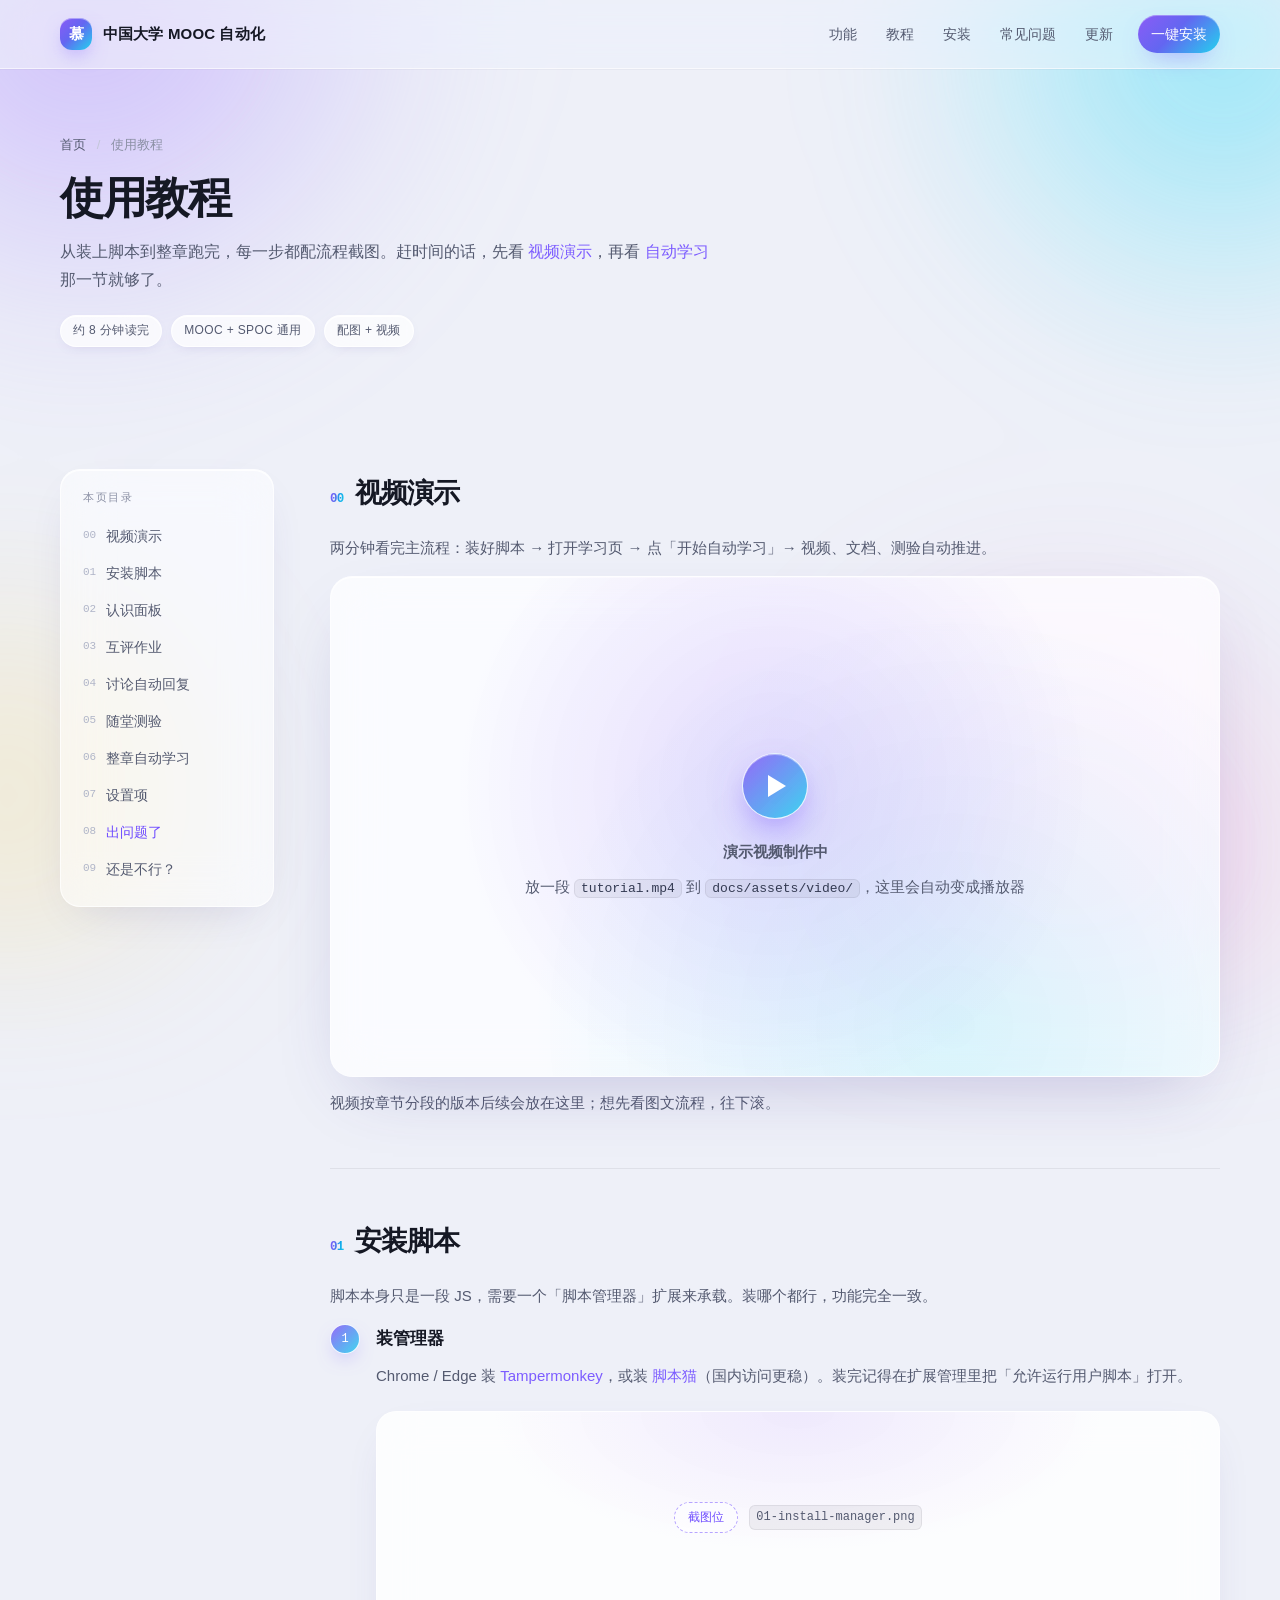
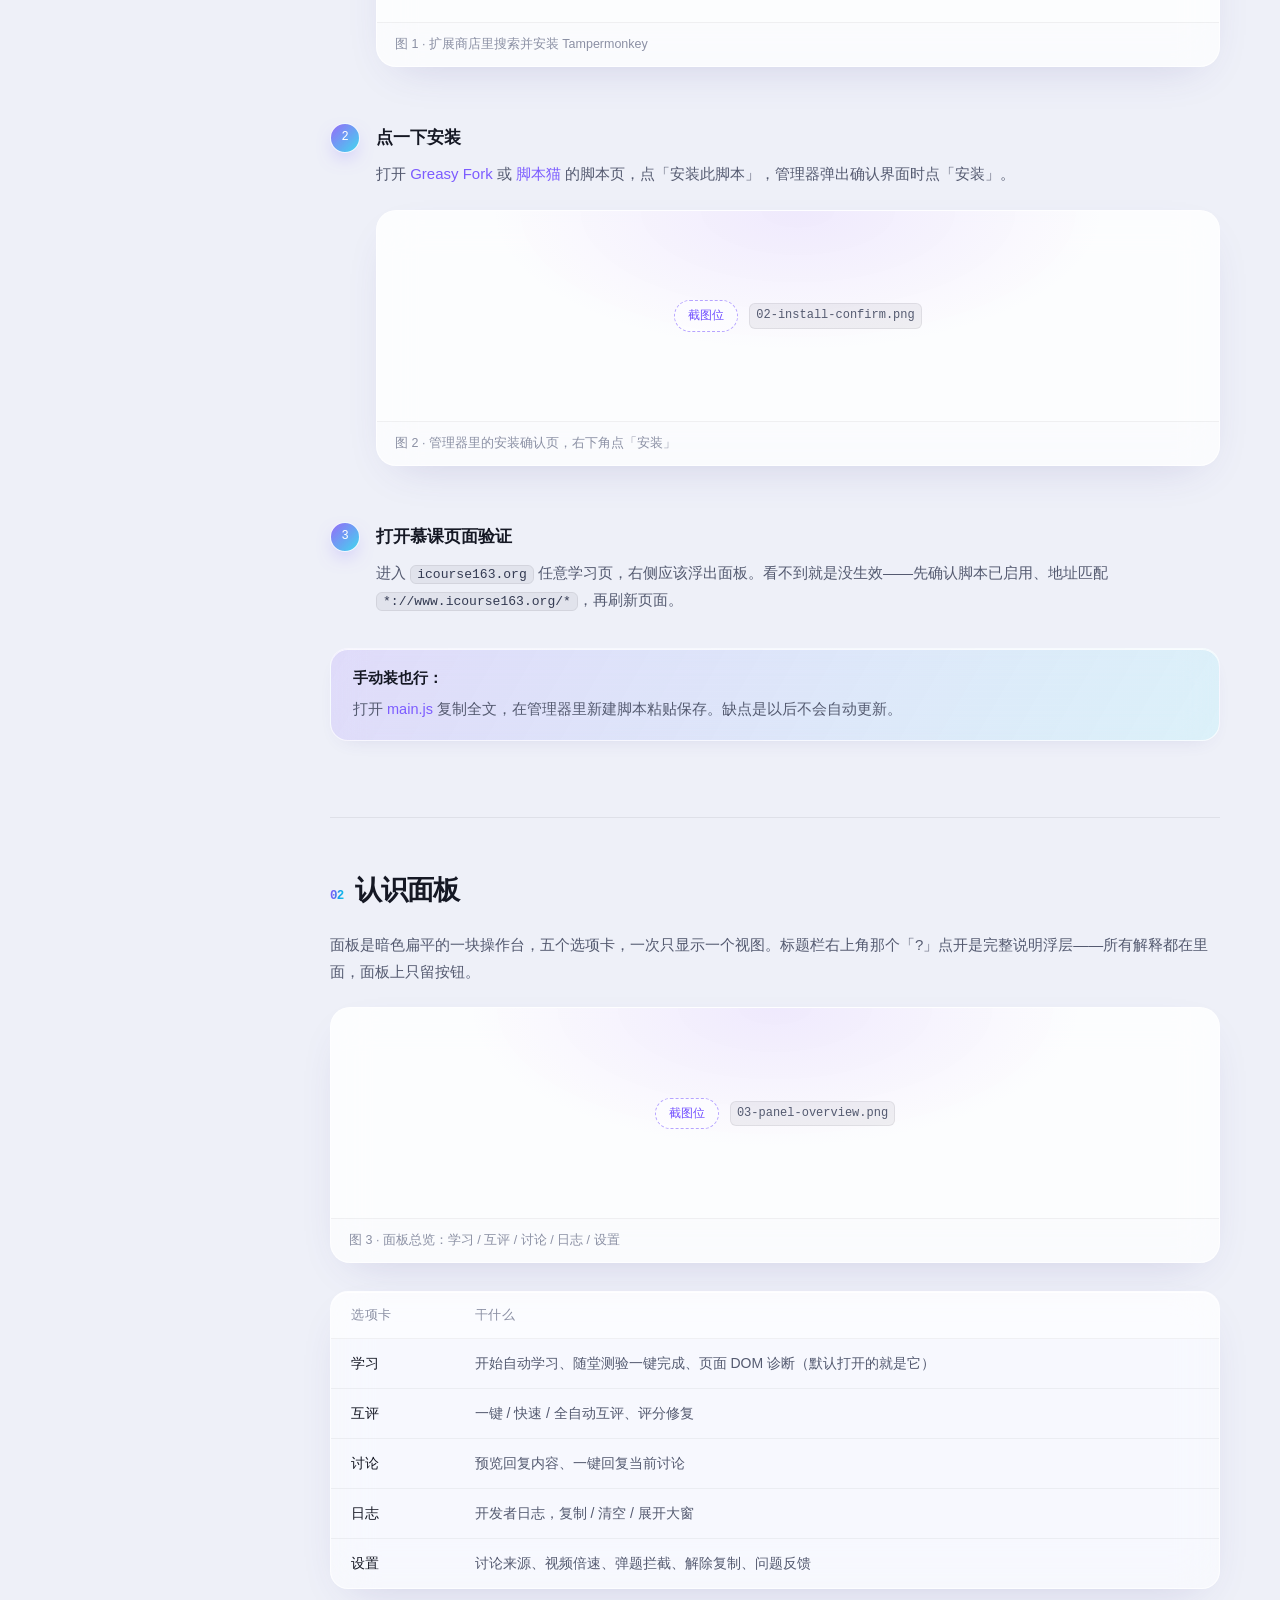
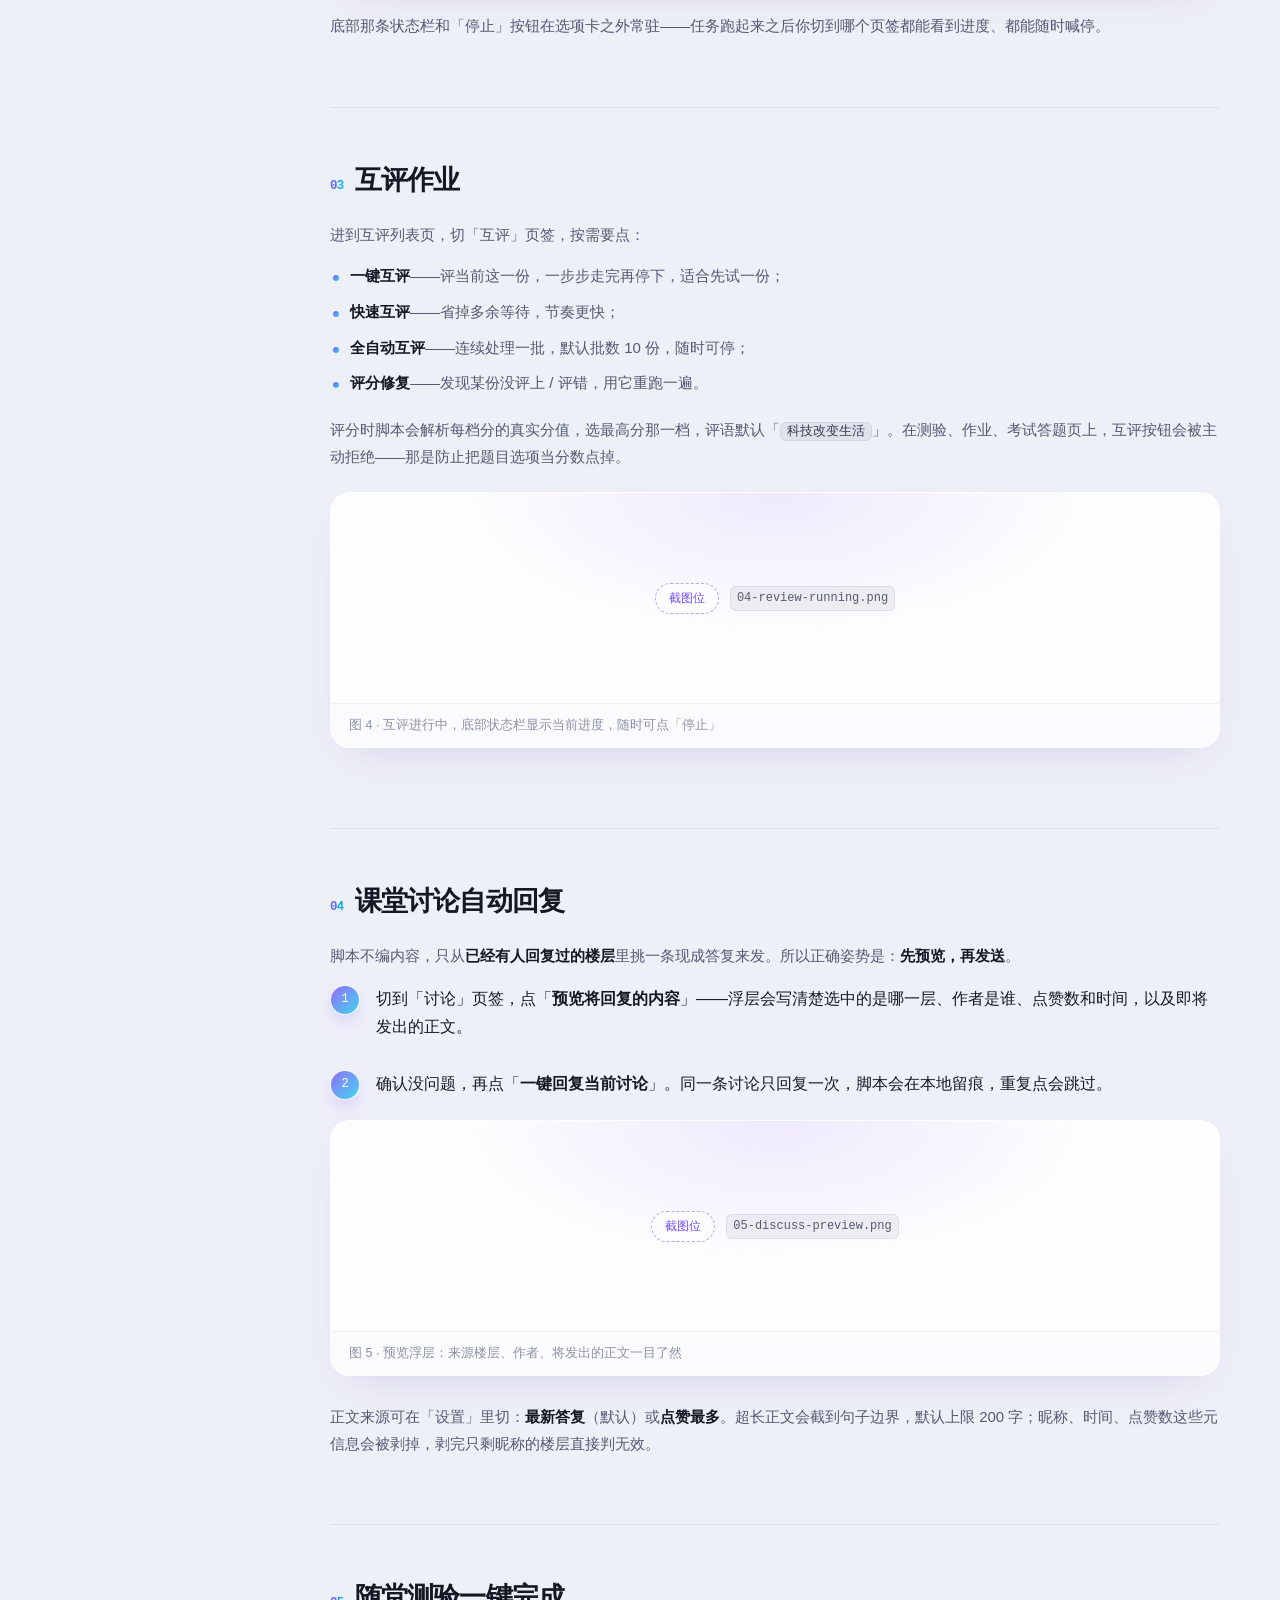
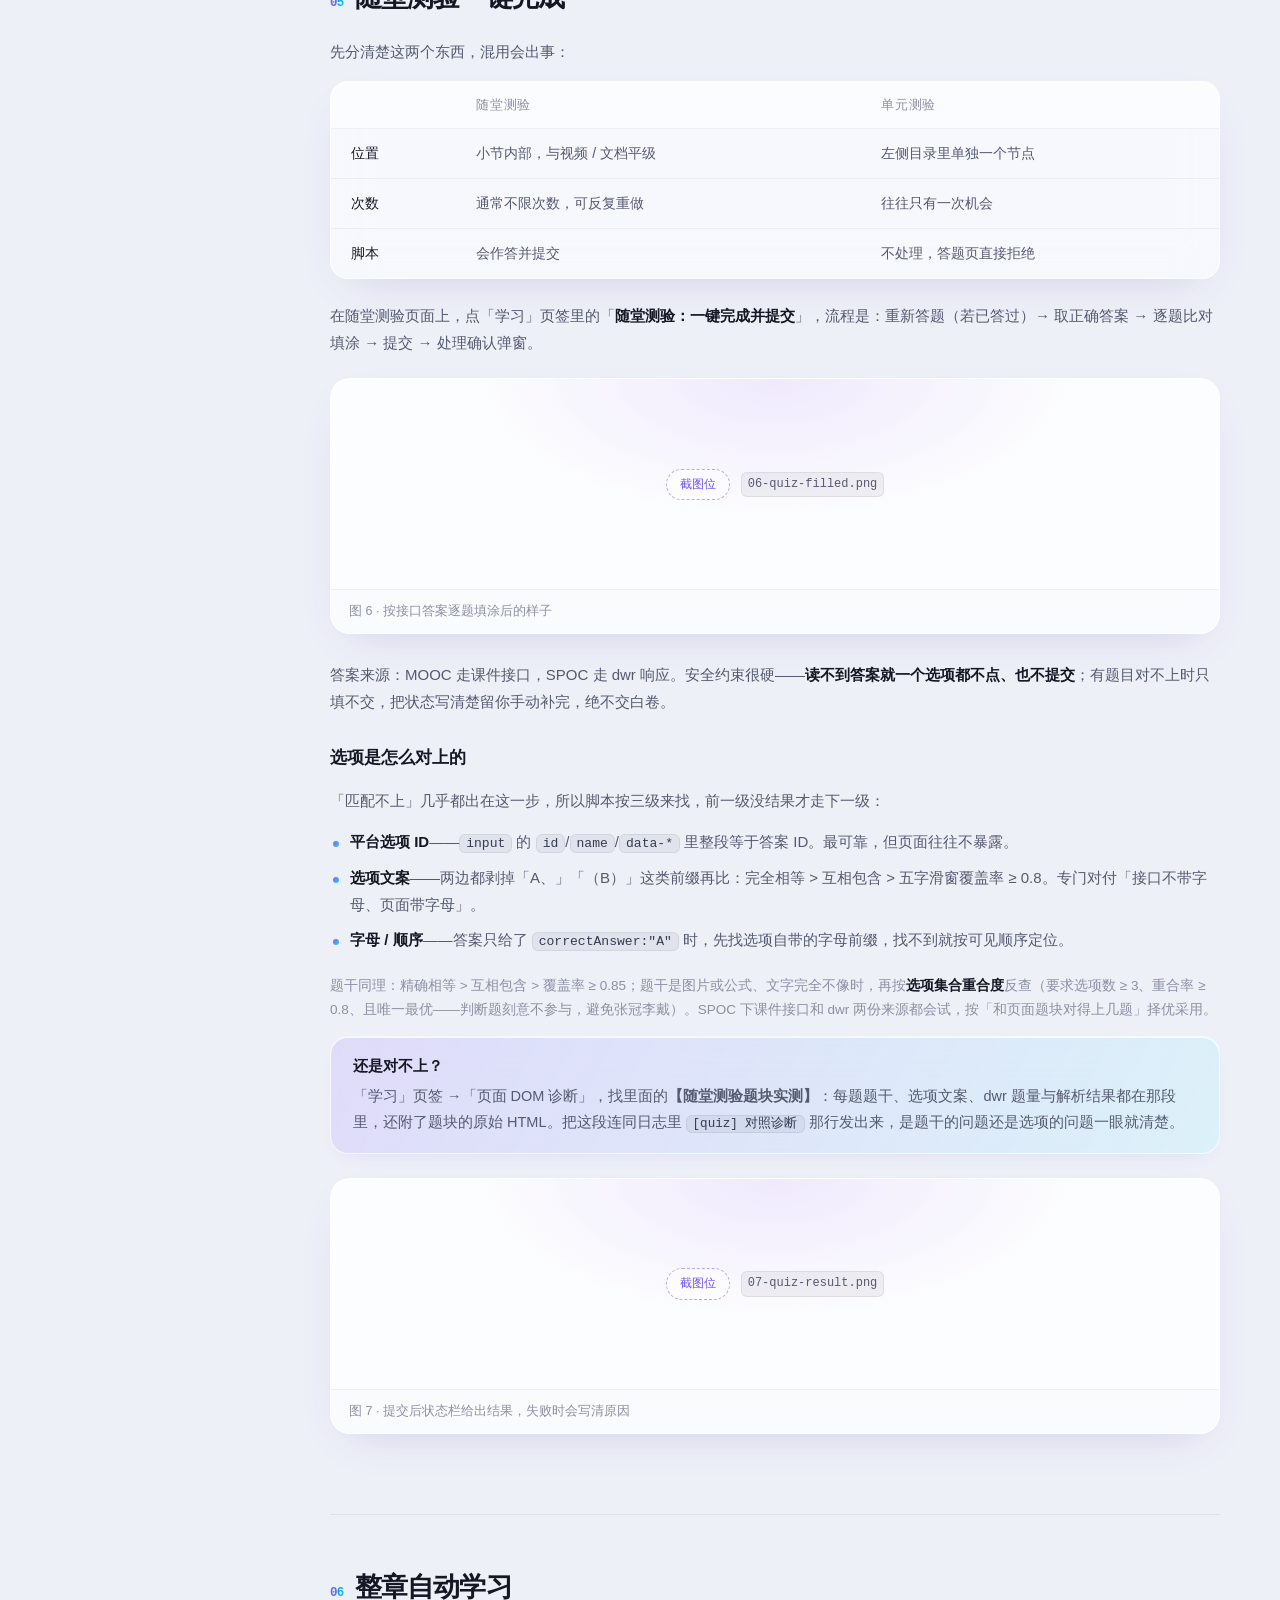
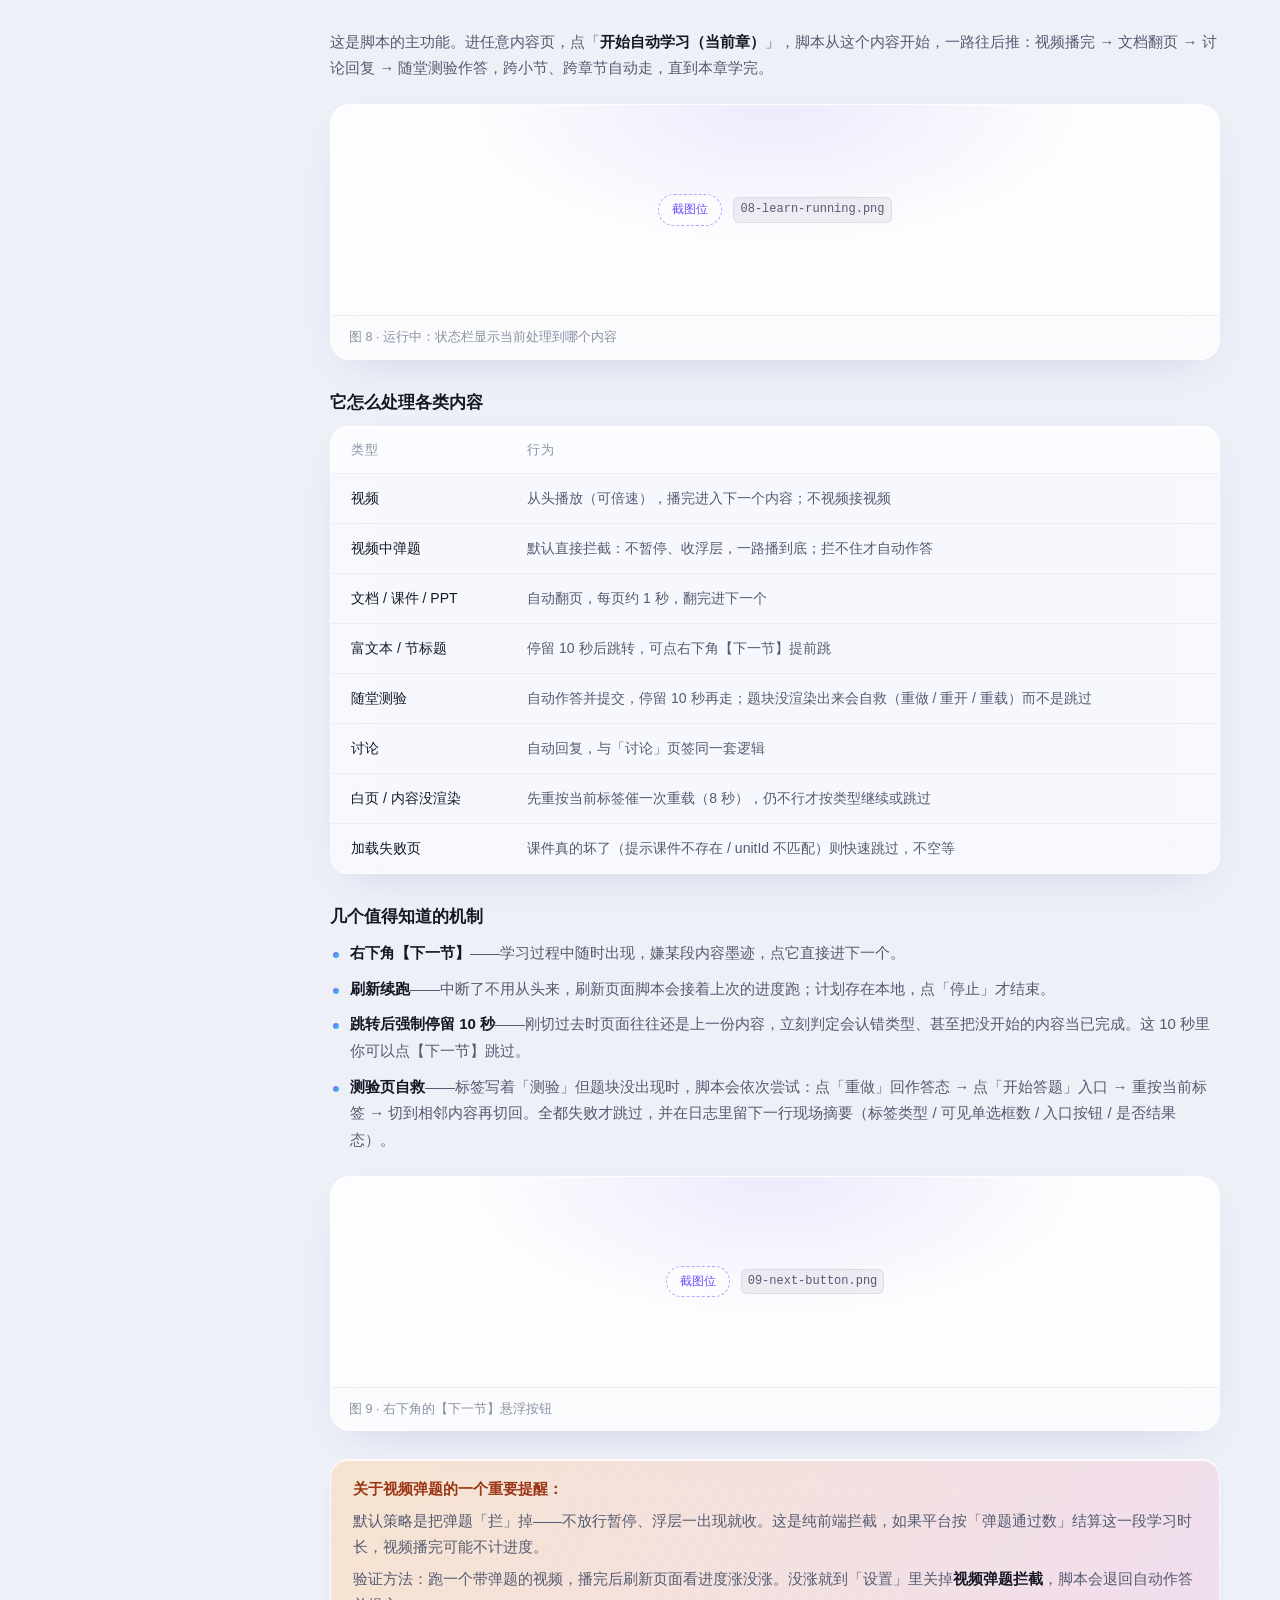
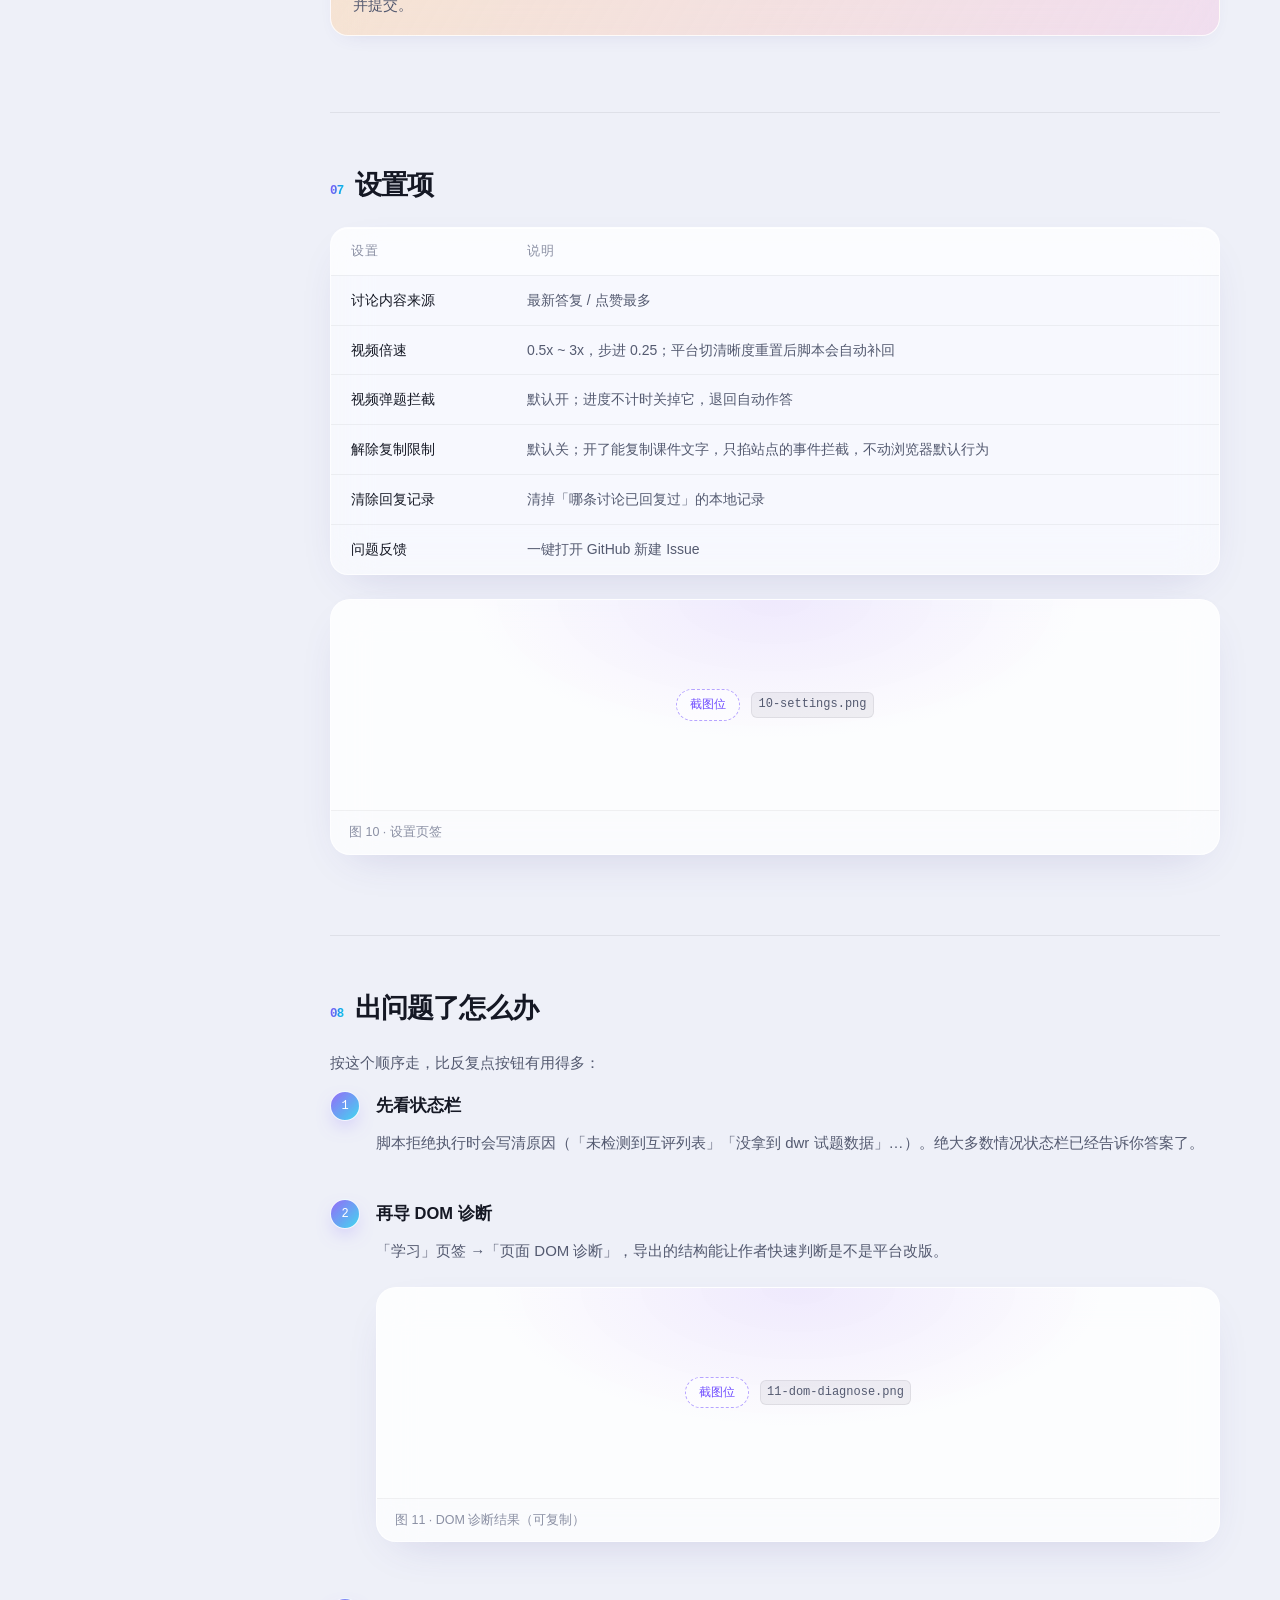
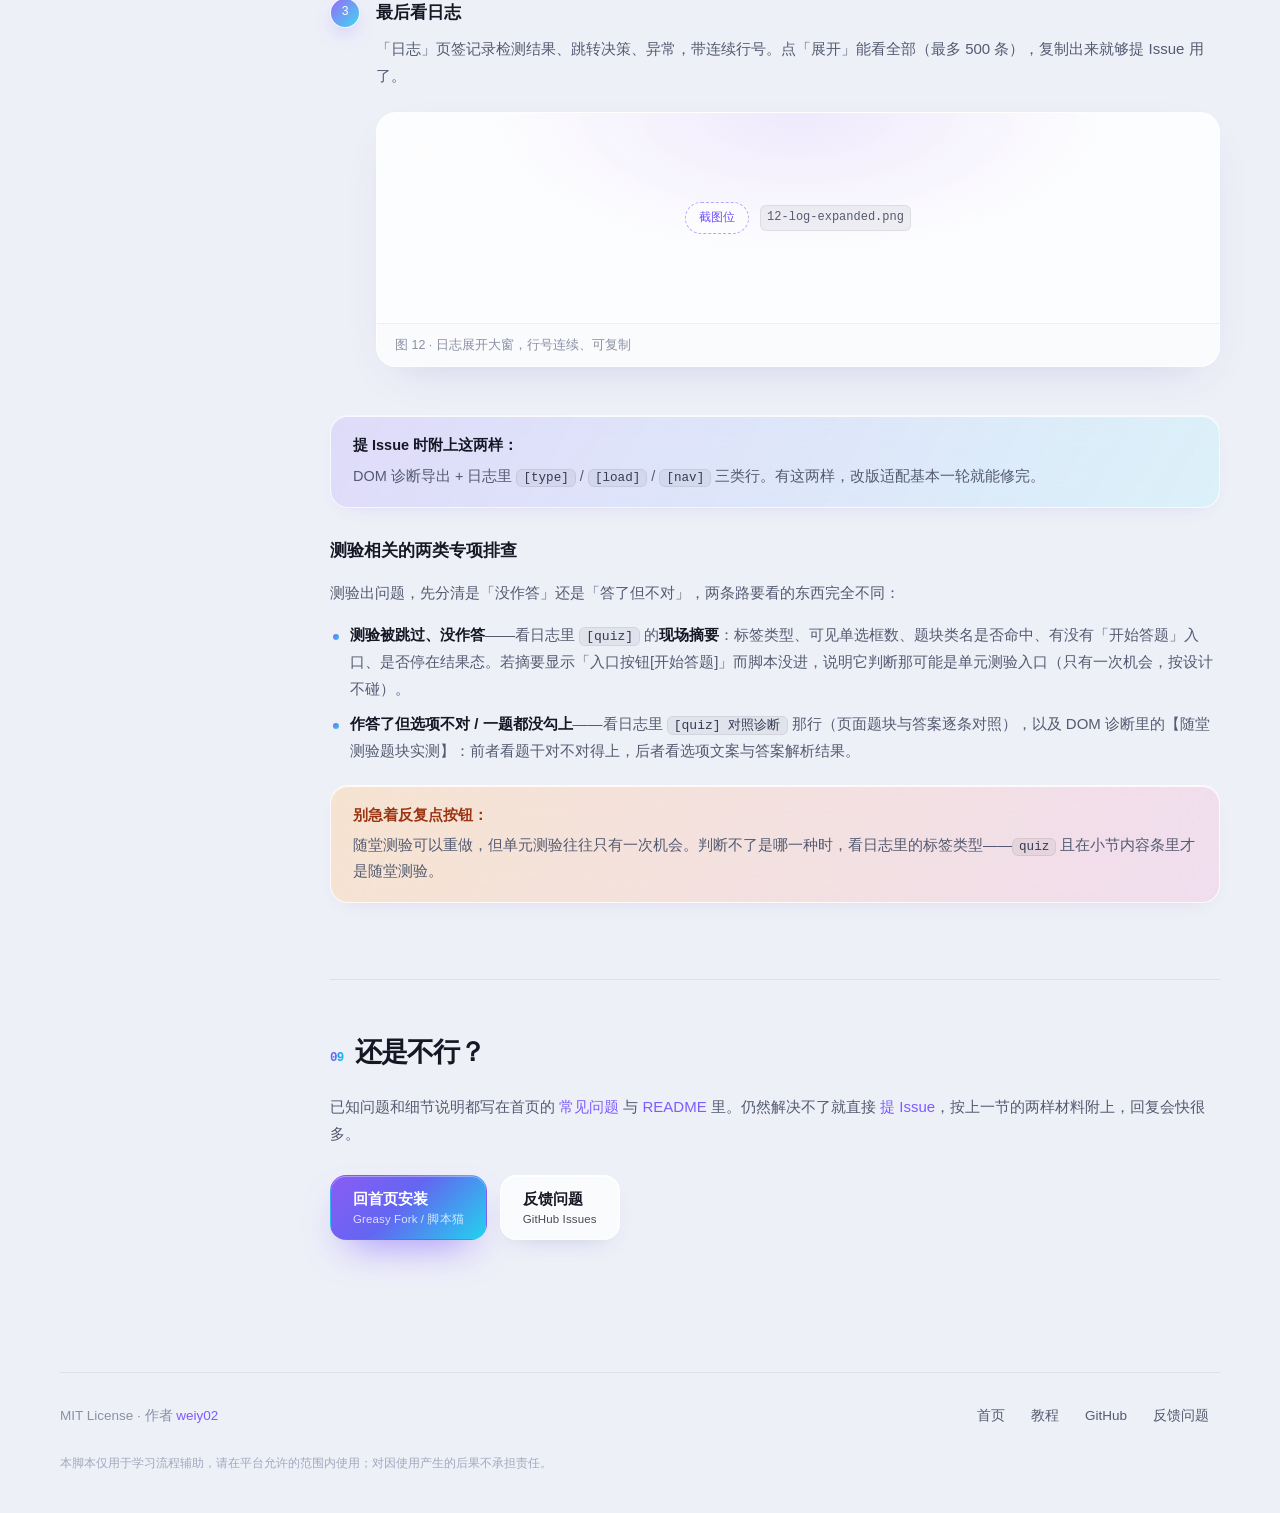
==== commit 8a7153d2: "11月11日：官网同步 1.14.5（测验自救 + SPOC 匹配加固） 首页：版本号占位改为 1.14.5；测验/自动学习两张卡片补上新能力；「自动学习跑到测验那节被跳过」的常见问题改写为 1.14" ====
--- a/docs/tutorial.html
+++ b/docs/tutorial.html
@@ -210,6 +210,19 @@
 
         <p>答案来源：MOOC 走课件接口，SPOC 走 dwr 响应。安全约束很硬——<b>读不到答案就一个选项都不点、也不提交</b>；有题目对不上时只填不交，把状态写清楚留你手动补完，绝不交白卷。</p>
 
+        <h3>选项是怎么对上的</h3>
+        <p>「匹配不上」几乎都出在这一步，所以脚本按三级来找，前一级没结果才走下一级：</p>
+        <ul class="plain">
+          <li><b>平台选项 ID</b>——<code>input</code> 的 <code>id</code>/<code>name</code>/<code>data-*</code> 里整段等于答案 ID。最可靠，但页面往往不暴露。</li>
+          <li><b>选项文案</b>——两边都剥掉「A、」「（B）」这类前缀再比：完全相等 &gt; 互相包含 &gt; 五字滑窗覆盖率 ≥ 0.8。专门对付「接口不带字母、页面带字母」。</li>
+          <li><b>字母 / 顺序</b>——答案只给了 <code>correctAnswer:"A"</code> 时，先找选项自带的字母前缀，找不到就按可见顺序定位。</li>
+        </ul>
+        <p class="muted">题干同理：精确相等 &gt; 互相包含 &gt; 覆盖率 ≥ 0.85；题干是图片或公式、文字完全不像时，再按<b>选项集合重合度</b>反查（要求选项数 ≥ 3、重合率 ≥ 0.8、且唯一最优——判断题刻意不参与，避免张冠李戴）。SPOC 下课件接口和 dwr 两份来源都会试，按「和页面题块对得上几题」择优采用。</p>
+
+        <div class="tip">
+          <strong>还是对不上？</strong>「学习」页签 →「页面 DOM 诊断」，找里面的<b>【随堂测验题块实测】</b>：每题题干、选项文案、dwr 题量与解析结果都在那段里，还附了题块的原始 HTML。把这段连同日志里 <code>[quiz] 对照诊断</code> 那行发出来，是题干的问题还是选项的问题一眼就清楚。
+        </div>
+
         <figure class="shot">
           <img src="./assets/screenshots/07-quiz-result.png" alt="提交成功后的状态栏提示" data-shot loading="lazy">
           <div class="shot-ph"><span>截图位</span><code>07-quiz-result.png</code></div>
@@ -237,17 +250,20 @@
               <tr><td>视频中弹题</td><td>默认直接拦截：不暂停、收浮层，一路播到底；拦不住才自动作答</td></tr>
               <tr><td>文档 / 课件 / PPT</td><td>自动翻页，每页约 1 秒，翻完进下一个</td></tr>
               <tr><td>富文本 / 节标题</td><td>停留 10 秒后跳转，可点右下角【下一节】提前跳</td></tr>
-              <tr><td>随堂测验</td><td>自动作答并提交，停留 10 秒再走</td></tr>
+              <tr><td>随堂测验</td><td>自动作答并提交，停留 10 秒再走；题块没渲染出来会自救（重做 / 重开 / 重载）而不是跳过</td></tr>
               <tr><td>讨论</td><td>自动回复，与「讨论」页签同一套逻辑</td></tr>
-              <tr><td>加载失败页</td><td>快速跳过</td></tr>
+              <tr><td>白页 / 内容没渲染</td><td>先重按当前标签催一次重载（8 秒），仍不行才按类型继续或跳过</td></tr>
+              <tr><td>加载失败页</td><td>课件真的坏了（提示课件不存在 / unitId 不匹配）则快速跳过，不空等</td></tr>
             </tbody>
           </table>
         </div>
 
-        <h3>两个值得知道的按钮与机制</h3>
+        <h3>几个值得知道的机制</h3>
         <ul class="plain">
           <li><b>右下角【下一节】</b>——学习过程中随时出现，嫌某段内容墨迹，点它直接进下一个。</li>
           <li><b>刷新续跑</b>——中断了不用从头来，刷新页面脚本会接着上次的进度跑；计划存在本地，点「停止」才结束。</li>
+          <li><b>跳转后强制停留 10 秒</b>——刚切过去时页面往往还是上一份内容，立刻判定会认错类型、甚至把没开始的内容当已完成。这 10 秒里你可以点【下一节】跳过。</li>
+          <li><b>测验页自救</b>——标签写着「测验」但题块没出现时，脚本会依次尝试：点「重做」回作答态 → 点「开始答题」入口 → 重按当前标签 → 切到相邻内容再切回。全都失败才跳过，并在日志里留下一行现场摘要（标签类型 / 可见单选框数 / 入口按钮 / 是否结果态）。</li>
         </ul>
 
         <figure class="shot">
@@ -319,6 +335,17 @@
         <div class="tip">
           <strong>提 Issue 时附上这两样：</strong>DOM 诊断导出 + 日志里 <code>[type]</code> / <code>[load]</code> / <code>[nav]</code> 三类行。有这两样，改版适配基本一轮就能修完。
         </div>
+
+        <h3>测验相关的两类专项排查</h3>
+        <p>测验出问题，先分清是「没作答」还是「答了但不对」，两条路要看的东西完全不同：</p>
+        <ul class="plain">
+          <li><b>测验被跳过、没作答</b>——看日志里 <code>[quiz]</code> 的<b>现场摘要</b>：标签类型、可见单选框数、题块类名是否命中、有没有「开始答题」入口、是否停在结果态。若摘要显示「入口按钮[开始答题]」而脚本没进，说明它判断那可能是单元测验入口（只有一次机会，按设计不碰）。</li>
+          <li><b>作答了但选项不对 / 一题都没勾上</b>——看日志里 <code>[quiz] 对照诊断</code> 那行（页面题块与答案逐条对照），以及 DOM 诊断里的【随堂测验题块实测】：前者看题干对不对得上，后者看选项文案与答案解析结果。</li>
+        </ul>
+
+        <div class="warn">
+          <strong>别急着反复点按钮：</strong>随堂测验可以重做，但单元测验往往只有一次机会。判断不了是哪一种时，看日志里的标签类型——<code>quiz</code> 且在小节内容条里才是随堂测验。
+        </div>
       </section>
 
       <!-- ===== 09 ===== -->
--- a/docs/assets/style.css
+++ b/docs/assets/style.css
@@ -1,950 +1,1087 @@
 /* 中国大学 MOOC 自动化 · 站点样式
-   暗色扁平：纯色底 / 细边框 / 单一强调色 */
+   风格：液态玻璃（浅色通透 / 流体光斑 / 厚毛玻璃 / 大圆角）
+   参考：DeepSeek、Kimi 官网 */
 
 :root {
-  --bg: #0b0d10;
-  --bg-2: #101318;
-  --surface: #14171d;
-  --surface-2: #191d24;
-  --line: #262c35;
-  --line-soft: #1e232b;
-  --text: #e9edf3;
-  --text-2: #a8b2c0;
-  --text-3: #74808f;
-  --accent: #ffb454;
-  --accent-dim: rgba(255, 180, 84, 0.12);
-  --accent-line: rgba(255, 180, 84, 0.35);
-  --radius: 12px;
+  --bg: #eef0f8;
+  --ink: #151824;
+  --ink-2: #545a70;
+  --ink-3: #8b90a4;
+
+  --violet: #7c5cff;
+  --violet-2: #8b5cf6;
+  --blue: #4a7dff;
+  --cyan: #0fbdd4;
+  --accent: #6d4aff;
+
+  --glass: rgba(255, 255, 255, 0.55);
+  --glass-2: rgba(255, 255, 255, 0.72);
+  --glass-3: rgba(255, 255, 255, 0.4);
+  --stroke: rgba(255, 255, 255, 0.72);
+  --stroke-soft: rgba(21, 24, 36, 0.07);
+
+  --grad: linear-gradient(135deg, #8b5cf6 0%, #6366f1 45%, #22d3ee 100%);
+  --grad-text: linear-gradient(100deg, #7c5cff 0%, #6366f1 34%, #0ea5e9 64%, #22d3ee 100%);
+  --grad-soft: linear-gradient(135deg, rgba(139, 92, 246, 0.14), rgba(34, 211, 238, 0.1));
+
+  --shadow-lg: 0 28px 70px -28px rgba(70, 60, 150, 0.28);
+  --shadow-md: 0 16px 44px -22px rgba(70, 60, 150, 0.22);
+
+  --radius: 24px;
+  --radius-sm: 16px;
   --mono: ui-monospace, SFMono-Regular, "SF Mono", Menlo, Consolas, monospace;
-  --sans: -apple-system, BlinkMacSystemFont, "PingFang SC", "Hiragino Sans GB",
+  --sans: "Inter", -apple-system, BlinkMacSystemFont, "PingFang SC", "Hiragino Sans GB",
           "Microsoft YaHei", "Segoe UI", Roboto, sans-serif;
 }
 
 * { box-sizing: border-box; }
 
-html { scroll-behavior: smooth; }
+html { scroll-behavior: smooth; -webkit-text-size-adjust: 100%; }
 
 body {
   margin: 0;
   background: var(--bg);
-  color: var(--text);
+  color: var(--ink);
   font-family: var(--sans);
   font-size: 16px;
-  line-height: 1.75;
+  line-height: 1.78;
   -webkit-font-smoothing: antialiased;
-}
-
-a { color: var(--accent); text-decoration: none; }
-a:hover { text-decoration: underline; }
+  overflow-x: hidden;
+}
+
+/* 流体光斑层（液态玻璃的灵魂） */
+body::before {
+  content: "";
+  position: fixed;
+  inset: -10% -10% -10% -10%;
+  z-index: -1;
+  background:
+    radial-gradient(46vw 46vw at 14% 8%, rgba(167, 139, 250, 0.5), transparent 66%),
+    radial-gradient(40vw 40vw at 88% 12%, rgba(34, 211, 238, 0.42), transparent 66%),
+    radial-gradient(38vw 38vw at 78% 88%, rgba(244, 114, 182, 0.28), transparent 66%),
+    radial-gradient(34vw 34vw at 8% 82%, rgba(252, 211, 77, 0.22), transparent 66%);
+  filter: blur(72px) saturate(1.15);
+  pointer-events: none;
+}
+
+a { color: var(--violet); text-decoration: none; transition: color 0.18s ease; }
+a:hover { color: #5b3df0; }
 
 code {
   font-family: var(--mono);
-  font-size: 0.88em;
-  background: var(--surface-2);
-  border: 1px solid var(--line-soft);
-  border-radius: 5px;
-  padding: 1px 5px;
-}
-
-.skip {
-  position: absolute; left: -9999px;
-}
-.skip:focus { left: 12px; top: 12px; background: var(--accent); color: #111; padding: 8px 14px; border-radius: 8px; z-index: 99; }
-
-.wrap {
-  width: min(1140px, calc(100% - 48px));
-  margin: 0 auto;
-}
-
-/* ---------- header ---------- */
+  font-size: 0.87em;
+  background: rgba(21, 24, 36, 0.055);
+  border: 1px solid rgba(21, 24, 36, 0.07);
+  border-radius: 6px;
+  padding: 1px 6px;
+  color: #333a52;
+}
+
+::selection { background: rgba(124, 92, 255, 0.22); }
+
+.skip { position: absolute; left: -9999px; }
+.skip:focus {
+  left: 12px; top: 12px; z-index: 999;
+  background: #151824; color: #fff;
+  padding: 8px 16px; border-radius: 12px;
+}
+
+.wrap { width: min(1160px, calc(100% - 48px)); margin: 0 auto; }
+
+/* ================= header ================= */
 
 .site-header {
   position: sticky;
   top: 0;
-  z-index: 50;
-  background: rgba(11, 13, 16, 0.86);
-  backdrop-filter: blur(10px);
-  border-bottom: 1px solid var(--line-soft);
+  z-index: 60;
+  background: rgba(238, 240, 248, 0.62);
+  backdrop-filter: blur(24px) saturate(1.6);
+  -webkit-backdrop-filter: blur(24px) saturate(1.6);
+  border-bottom: 1px solid rgba(255, 255, 255, 0.6);
+  box-shadow: 0 1px 0 rgba(21, 24, 36, 0.03);
 }
 
 .header-inner {
   display: flex;
   align-items: center;
   justify-content: space-between;
-  height: 62px;
-}
-
-.brand {
-  display: flex;
-  align-items: center;
-  gap: 10px;
-  color: var(--text);
-  font-weight: 600;
-  letter-spacing: 0.01em;
-}
-.brand:hover { text-decoration: none; }
+  height: 68px;
+}
+
+.brand { display: flex; align-items: center; gap: 11px; color: var(--ink); font-weight: 650; }
+.brand:hover { color: var(--ink); }
 
 .brand-mark {
   display: grid;
   place-items: center;
-  width: 28px; height: 28px;
-  border-radius: 8px;
-  background: var(--accent);
-  color: #17191d;
+  width: 32px; height: 32px;
+  border-radius: 12px;
+  background: var(--grad);
+  color: #fff;
   font-size: 15px;
   font-weight: 700;
-}
-
-.brand-text { font-size: 15px; }
-
-.site-nav {
-  display: flex;
-  align-items: center;
-  gap: 26px;
-  font-size: 14px;
-}
-.site-nav a { color: var(--text-2); }
-.site-nav a:hover { color: var(--text); text-decoration: none; }
+  box-shadow: 0 8px 20px -6px rgba(124, 92, 255, 0.55), inset 0 1px 0 rgba(255, 255, 255, 0.4);
+}
+
+.brand-text { font-size: 15px; letter-spacing: 0.01em; }
+
+.site-nav { display: flex; align-items: center; gap: 3px; font-size: 14px; }
+.site-nav a {
+  color: var(--ink-2);
+  padding: 7px 13px;
+  border-radius: 999px;
+  transition: color 0.18s ease, background 0.18s ease;
+}
+.site-nav a:hover { color: var(--ink); background: rgba(255, 255, 255, 0.7); text-decoration: none; }
 
 .nav-cta {
-  color: var(--accent) !important;
-  border: 1px solid var(--accent-line);
-  padding: 5px 13px;
-  border-radius: 8px;
-  background: var(--accent-dim);
-}
-.nav-cta:hover { background: rgba(255, 180, 84, 0.18); }
-
-/* ---------- hero ---------- */
-
-.hero {
-  position: relative;
-  padding: 78px 0 82px;
-  overflow: hidden;
-  background:
-    radial-gradient(760px 380px at 78% 12%, rgba(255, 180, 84, 0.10), transparent 70%),
-    linear-gradient(180deg, var(--bg-2), var(--bg));
-  border-bottom: 1px solid var(--line-soft);
-}
-.hero::before {
-  content: "";
-  position: absolute;
-  inset: 0;
-  background-image:
-    linear-gradient(to right, rgba(255,255,255,0.028) 1px, transparent 1px),
-    linear-gradient(to bottom, rgba(255,255,255,0.028) 1px, transparent 1px);
-  background-size: 56px 56px;
-  mask-image: radial-gradient(560px 320px at 70% 20%, #000, transparent 85%);
-  pointer-events: none;
-}
+  margin-left: 9px;
+  color: #fff !important;
+  background: var(--grad);
+  box-shadow: 0 10px 26px -12px rgba(124, 92, 255, 0.7), inset 0 1px 0 rgba(255, 255, 255, 0.3);
+}
+.nav-cta:hover { filter: brightness(1.06); background: var(--grad); }
+
+/* ================= hero ================= */
+
+.hero { position: relative; padding: 92px 0 100px; overflow: hidden; }
 
 .hero-inner {
   position: relative;
+  z-index: 1;
   display: grid;
-  grid-template-columns: 1.08fr 0.92fr;
-  gap: 56px;
+  grid-template-columns: 1.06fr 0.94fr;
+  gap: 60px;
   align-items: center;
 }
 
-.pill-row { display: flex; flex-wrap: wrap; gap: 8px; margin-bottom: 22px; }
+.pill-row { display: flex; flex-wrap: wrap; gap: 9px; margin-bottom: 26px; }
 
 .pill {
   font-size: 12px;
-  letter-spacing: 0.02em;
-  color: var(--text-2);
-  border: 1px solid var(--line);
-  background: var(--surface);
+  letter-spacing: 0.03em;
+  color: var(--ink-2);
+  border: 1px solid var(--stroke);
+  background: var(--glass-2);
+  backdrop-filter: blur(18px);
+  -webkit-backdrop-filter: blur(18px);
   border-radius: 999px;
-  padding: 3px 11px;
-}
-.pill-live { color: var(--accent); border-color: var(--accent-line); background: var(--accent-dim); }
-.pill-live b { font-weight: 600; font-variant-numeric: tabular-nums; }
+  padding: 4px 12px;
+  box-shadow: 0 4px 14px -8px rgba(70, 60, 150, 0.25), inset 0 1px 0 rgba(255, 255, 255, 0.9);
+}
+.pill-live {
+  color: #4c1d95;
+  border-color: rgba(255, 255, 255, 0.85);
+  background: linear-gradient(135deg, rgba(196, 181, 253, 0.5), rgba(165, 243, 252, 0.4));
+}
+.pill-live b { font-weight: 650; color: #3b1280; font-variant-numeric: tabular-nums; }
 
 h1 {
-  font-size: clamp(30px, 4.2vw, 46px);
-  line-height: 1.28;
-  letter-spacing: -0.02em;
-  margin: 0 0 20px;
-  font-weight: 700;
-}
-.hl { color: var(--accent); }
-
-.lede {
-  font-size: 16px;
-  color: var(--text-2);
-  margin: 0 0 30px;
-  max-width: 33em;
-}
-
-.cta-row { display: flex; flex-wrap: wrap; gap: 12px; }
+  font-size: clamp(34px, 4.8vw, 54px);
+  line-height: 1.18;
+  letter-spacing: -0.035em;
+  margin: 0 0 22px;
+  font-weight: 760;
+  color: var(--ink);
+}
+
+.hl {
+  background: var(--grad-text);
+  -webkit-background-clip: text;
+  background-clip: text;
+  -webkit-text-fill-color: transparent;
+  color: transparent;
+}
+
+.lede { font-size: 16.5px; color: var(--ink-2); margin: 0 0 34px; max-width: 34em; }
+
+.cta-row { display: flex; flex-wrap: wrap; gap: 13px; }
 .cta-row.center { justify-content: center; }
 
 .btn {
   display: inline-flex;
   flex-direction: column;
   gap: 1px;
-  padding: 11px 20px;
-  border-radius: 10px;
+  padding: 12px 22px;
+  border-radius: 16px;
   border: 1px solid transparent;
   font-size: 15px;
   font-weight: 600;
-  line-height: 1.4;
-  transition: transform 0.12s ease, background 0.15s ease, border-color 0.15s ease;
-}
-.btn:hover { text-decoration: none; transform: translateY(-1px); }
-.btn small {
-  font-weight: 400;
+  line-height: 1.42;
+  transition: transform 0.18s cubic-bezier(0.2, 0.8, 0.3, 1), box-shadow 0.22s ease,
+              background 0.22s ease, border-color 0.22s ease;
+}
+.btn:hover { text-decoration: none; transform: translateY(-2px); }
+.btn small { font-weight: 400; font-size: 11.5px; opacity: 0.78; letter-spacing: 0.01em; }
+
+.btn-primary {
+  color: #fff;
+  background: var(--grad);
+  box-shadow: 0 18px 40px -18px rgba(124, 92, 255, 0.85), inset 0 1px 0 rgba(255, 255, 255, 0.35);
+}
+.btn-primary:hover { color: #fff; box-shadow: 0 24px 52px -18px rgba(124, 92, 255, 0.9); }
+
+.btn-ghost {
+  color: var(--ink);
+  background: var(--glass-2);
+  border-color: var(--stroke);
+  backdrop-filter: blur(18px);
+  -webkit-backdrop-filter: blur(18px);
+  box-shadow: 0 10px 24px -14px rgba(70, 60, 150, 0.28), inset 0 1px 0 rgba(255, 255, 255, 0.9);
+}
+.btn-ghost:hover { color: var(--ink); background: rgba(255, 255, 255, 0.85); border-color: #fff; }
+
+.tiny { margin: 16px 0 0; font-size: 12.5px; color: var(--ink-3); }
+.tiny-link { margin-top: 9px; }
+
+/* ================= 面板示意 ================= */
+
+.hero-art { display: flex; justify-content: flex-end; perspective: 1400px; }
+
+.panel {
+  position: relative;
+  width: 100%;
+  max-width: 384px;
+  border-radius: 26px;
+  background: var(--glass-2);
+  border: 1px solid var(--stroke);
+  backdrop-filter: blur(28px) saturate(1.7);
+  -webkit-backdrop-filter: blur(28px) saturate(1.7);
+  box-shadow:
+    var(--shadow-lg),
+    inset 0 1px 0 rgba(255, 255, 255, 0.95),
+    inset 0 -1px 0 rgba(21, 24, 36, 0.04);
+  transform: rotateY(-7deg) rotateX(3deg);
+  transition: transform 0.55s cubic-bezier(0.2, 0.8, 0.3, 1);
+  overflow: hidden;
+}
+.panel:hover { transform: rotateY(0deg) rotateX(0deg); }
+
+.panel-bar {
+  display: flex;
+  align-items: center;
+  gap: 9px;
+  padding: 14px 16px;
+  border-bottom: 1px solid rgba(21, 24, 36, 0.05);
+}
+.dot {
+  width: 8px; height: 8px;
+  border-radius: 50%;
+  background: var(--grad);
+  box-shadow: 0 0 10px rgba(124, 92, 255, 0.55);
+}
+.panel-title { font-weight: 650; font-size: 13.5px; letter-spacing: 0.01em; color: var(--ink); }
+.panel-help {
+  margin-left: auto;
+  width: 20px; height: 20px;
+  display: grid; place-items: center;
+  border: 1px solid rgba(21, 24, 36, 0.1);
+  border-radius: 50%;
+  color: var(--ink-3);
+  font-size: 11px;
+  background: rgba(255, 255, 255, 0.5);
+}
+
+.panel-tabs {
+  display: flex;
+  gap: 3px;
+  padding: 11px 11px 0;
+  border-bottom: 1px solid rgba(21, 24, 36, 0.05);
+}
+.pt {
+  position: relative;
+  flex: 1;
+  padding: 7px 0 10px;
+  background: none;
+  border: 0;
+  color: var(--ink-3);
+  font-size: 12.5px;
+  font-family: inherit;
+  cursor: pointer;
+  border-radius: 10px 10px 0 0;
+  transition: color 0.18s ease, background 0.18s ease;
+}
+.pt:hover { color: var(--ink-2); background: rgba(255, 255, 255, 0.5); }
+.pt.active { color: var(--ink); font-weight: 600; }
+.pt.active::after {
+  content: "";
+  position: absolute;
+  left: 16%; right: 14%; bottom: -1px;
+  height: 2.5px;
+  border-radius: 3px;
+  background: var(--grad);
+  box-shadow: 0 2px 8px rgba(124, 92, 255, 0.45);
+}
+
+.panel-body {
+  padding: 15px;
+  display: flex;
+  flex-direction: column;
+  gap: 9px;
+  min-height: 158px;
+}
+.hidden { display: none !important; }
+
+.pb {
+  text-align: left;
+  padding: 10px 13px;
+  border-radius: 12px;
+  border: 1px solid rgba(255, 255, 255, 0.75);
+  background: rgba(255, 255, 255, 0.6);
+  color: var(--ink);
+  font-family: inherit;
+  font-size: 12.5px;
+  font-weight: 500;
+  cursor: pointer;
+  box-shadow: 0 4px 12px -6px rgba(70, 60, 150, 0.18);
+  transition: border-color 0.18s ease, background 0.18s ease, transform 0.14s ease, box-shadow 0.18s ease;
+}
+.pb:hover {
+  border-color: rgba(167, 139, 250, 0.7);
+  background: rgba(255, 255, 255, 0.85);
+  transform: translateY(-1px);
+  box-shadow: 0 8px 20px -8px rgba(124, 92, 255, 0.4);
+}
+.pb.ghost {
+  background: rgba(255, 255, 255, 0.35);
+  border-color: rgba(21, 24, 36, 0.08);
+  color: var(--ink-2);
+}
+.pb.ghost:hover { color: var(--ink); background: rgba(255, 255, 255, 0.7); }
+
+.panel-note { margin: 0; font-size: 12px; color: var(--ink-3); }
+
+.panel-log {
+  font-family: var(--mono);
   font-size: 11.5px;
-  opacity: 0.72;
+  color: var(--ink-2);
+  white-space: nowrap;
+  overflow: hidden;
+  text-overflow: ellipsis;
+  padding: 3px 0;
+}
+.panel-log span { color: #a2a8bd; display: inline-block; width: 16px; }
+
+.panel-foot {
+  display: flex;
+  align-items: center;
+  justify-content: space-between;
+  gap: 10px;
+  padding: 12px 16px;
+  border-top: 1px solid rgba(21, 24, 36, 0.05);
+  background: rgba(255, 255, 255, 0.4);
+}
+.panel-status {
+  font-size: 11.5px;
+  color: var(--ink-3);
+  white-space: nowrap;
+  overflow: hidden;
+  text-overflow: ellipsis;
+}
+.panel-stop {
+  border: 1px solid rgba(21, 24, 36, 0.1);
+  background: rgba(255, 255, 255, 0.6);
+  color: var(--ink-2);
+  border-radius: 9px;
+  padding: 4px 12px;
+  font-size: 11.5px;
+  font-family: inherit;
+  cursor: pointer;
+}
+.panel-stop:hover { color: var(--ink); background: #fff; }
+
+/* ================= stats ================= */
+
+.stats { padding: 0 0 10px; }
+.stats-inner {
+  display: flex;
+  flex-wrap: wrap;
+  gap: 12px 24px;
+  align-items: center;
+  padding: 18px 24px;
+  border: 1px solid var(--stroke);
+  border-radius: var(--radius-sm);
+  background: var(--glass);
+  backdrop-filter: blur(24px) saturate(1.6);
+  -webkit-backdrop-filter: blur(24px) saturate(1.6);
+  box-shadow: var(--shadow-md), inset 0 1px 0 rgba(255, 255, 255, 0.85);
+}
+.stat {
+  display: inline-flex;
+  align-items: center;
+  gap: 9px;
+  padding: 7px 16px 7px 13px;
+  border-radius: 999px;
+  color: inherit;
+  background: rgba(255, 255, 255, 0.58);
+  border: 1px solid rgba(255, 255, 255, 0.82);
+  backdrop-filter: blur(18px) saturate(1.6);
+  -webkit-backdrop-filter: blur(18px) saturate(1.6);
+  box-shadow: 0 8px 20px -14px rgba(70, 60, 150, 0.45), inset 0 1px 0 rgba(255, 255, 255, 0.95);
+  transition: background 0.2s ease, transform 0.2s cubic-bezier(0.2, 0.8, 0.3, 1), box-shadow 0.2s ease;
+}
+.stat:hover {
+  text-decoration: none;
+  background: rgba(255, 255, 255, 0.86);
+  transform: translateY(-1px);
+  box-shadow: 0 12px 26px -14px rgba(70, 60, 150, 0.5), inset 0 1px 0 rgba(255, 255, 255, 1);
+}
+.stat::before {
+  content: "";
+  width: 7px; height: 7px;
+  border-radius: 50%;
+  background: var(--grad);
+  box-shadow: 0 0 8px rgba(124, 92, 255, 0.5);
+  flex: 0 0 auto;
+}
+.stat-name {
+  font-size: 12.5px;
   letter-spacing: 0.01em;
-}
-.btn-primary { background: var(--accent); color: #16181c; }
-.btn-primary:hover { background: #ffc274; }
-.btn-ghost {
-  background: var(--surface);
-  color: var(--text);
-  border-color: var(--line);
-}
-.btn-ghost:hover { border-color: #3a434f; background: var(--surface-2); }
-
-.tiny {
-  margin: 16px 0 0;
+  color: var(--ink-3);
+  white-space: nowrap;
+}
+.stat-value {
+  font-size: 13.5px;
+  font-weight: 700;
+  font-variant-numeric: tabular-nums;
+  background: var(--grad-text);
+  -webkit-background-clip: text;
+  background-clip: text;
+  -webkit-text-fill-color: transparent;
+  white-space: nowrap;
+}
+
+/* ================= sections ================= */
+
+.section { padding: 92px 0; position: relative; }
+
+.sec-title {
+  font-size: clamp(24px, 2.9vw, 34px);
+  letter-spacing: -0.03em;
+  margin: 0 0 14px;
+  font-weight: 730;
+  color: var(--ink);
+}
+.sec-sub { color: var(--ink-2); margin: 0 0 46px; max-width: 48em; font-size: 15.5px; }
+
+.cards { display: grid; grid-template-columns: repeat(2, 1fr); gap: 20px; }
+
+.card {
+  position: relative;
+  padding: 28px;
+  border-radius: var(--radius);
+  border: 1px solid var(--stroke);
+  background: var(--glass);
+  backdrop-filter: blur(24px) saturate(1.6);
+  -webkit-backdrop-filter: blur(24px) saturate(1.6);
+  box-shadow: var(--shadow-md), inset 0 1px 0 rgba(255, 255, 255, 0.85);
+  transition: transform 0.26s cubic-bezier(0.2, 0.8, 0.3, 1), box-shadow 0.26s ease;
+  overflow: hidden;
+}
+.card::after {
+  content: "";
+  position: absolute;
+  top: -60%; left: -16%;
+  width: 66%; height: 150%;
+  background: radial-gradient(closest-side, rgba(139, 92, 246, 0.14), transparent);
+  opacity: 0;
+  transition: opacity 0.32s ease;
+  pointer-events: none;
+}
+.card:hover {
+  transform: translateY(-5px);
+  box-shadow: 0 34px 76px -30px rgba(70, 60, 150, 0.42), inset 0 1px 0 rgba(255, 255, 255, 0.95);
+}
+.card:hover::after { opacity: 1; }
+
+.card-icon {
+  width: 40px; height: 40px;
+  display: grid; place-items: center;
+  border-radius: 14px;
+  background: var(--grad-soft);
+  border: 1px solid rgba(255, 255, 255, 0.8);
+  color: #5b3df0;
+  font-size: 15px;
+  font-weight: 700;
+  margin-bottom: 17px;
+  box-shadow: 0 6px 16px -6px rgba(124, 92, 255, 0.35), inset 0 1px 0 rgba(255, 255, 255, 0.9);
+}
+
+.card h3 { margin: 0 0 9px; font-size: 17.5px; letter-spacing: -0.01em; color: var(--ink); }
+.card p { margin: 0; color: var(--ink-2); font-size: 14.5px; }
+
+.duo { display: grid; grid-template-columns: repeat(2, 1fr); gap: 20px; margin-top: 20px; }
+.duo-item {
+  position: relative;
+  padding: 28px 28px 28px 32px;
+  border-radius: var(--radius);
+  border: 1px solid var(--stroke);
+  background: var(--glass-3);
+  backdrop-filter: blur(20px);
+  -webkit-backdrop-filter: blur(20px);
+  box-shadow: var(--shadow-md), inset 0 1px 0 rgba(255, 255, 255, 0.8);
+}
+.duo-item::before {
+  content: "";
+  position: absolute;
+  left: 14px; top: 26px; bottom: 26px;
+  width: 3px;
+  border-radius: 3px;
+  background: var(--grad);
+  opacity: 0.9;
+}
+.duo-item h3 { margin: 0 0 9px; font-size: 16.5px; color: var(--ink); }
+.duo-item p { margin: 0 0 9px; color: var(--ink-2); font-size: 14.5px; }
+.duo-item p:last-child { margin-bottom: 0; }
+.muted { color: var(--ink-3) !important; font-size: 13.5px !important; }
+
+/* ================= tabs table ================= */
+
+.tabs-table {
+  border: 1px solid var(--stroke);
+  border-radius: var(--radius);
+  overflow: hidden;
+  background: var(--glass);
+  backdrop-filter: blur(24px) saturate(1.6);
+  -webkit-backdrop-filter: blur(24px) saturate(1.6);
+  box-shadow: var(--shadow-md), inset 0 1px 0 rgba(255, 255, 255, 0.85);
+}
+.tab-row {
+  display: grid;
+  grid-template-columns: 84px 1fr;
+  gap: 18px;
+  padding: 16px 26px;
+  border-bottom: 1px solid rgba(21, 24, 36, 0.05);
+  font-size: 14.5px;
+  color: var(--ink-2);
+  transition: background 0.18s ease;
+}
+.tab-row:hover { background: rgba(255, 255, 255, 0.45); }
+.tab-row:last-child { border-bottom: 0; }
+.tab-name {
+  font-size: 13.5px;
+  font-weight: 680;
+  background: var(--grad-text);
+  -webkit-background-clip: text;
+  background-clip: text;
+  -webkit-text-fill-color: transparent;
+}
+
+.note-line { margin: 22px 0 0; font-size: 13.5px; color: var(--ink-3); }
+
+/* ================= steps ================= */
+
+.steps { display: grid; grid-template-columns: repeat(3, 1fr); gap: 20px; margin-bottom: 30px; }
+.step {
+  padding: 28px;
+  border-radius: var(--radius);
+  border: 1px solid var(--stroke);
+  background: var(--glass);
+  backdrop-filter: blur(22px) saturate(1.6);
+  -webkit-backdrop-filter: blur(22px) saturate(1.6);
+  box-shadow: var(--shadow-md), inset 0 1px 0 rgba(255, 255, 255, 0.85);
+}
+.step-no {
+  font-family: var(--mono);
   font-size: 12.5px;
-  color: var(--text-3);
-}
-.tiny-link { margin-top: 8px; }
+  letter-spacing: 0.12em;
+  background: var(--grad-text);
+  -webkit-background-clip: text;
+  background-clip: text;
+  -webkit-text-fill-color: transparent;
+}
+.step h3 { margin: 8px 0 9px; font-size: 16.5px; color: var(--ink); }
+.step p { margin: 0; font-size: 14.5px; color: var(--ink-2); }
+
+.callout {
+  border-radius: var(--radius);
+  padding: 20px 26px;
+  font-size: 14.5px;
+  color: var(--ink-2);
+  background: linear-gradient(120deg, rgba(196, 181, 253, 0.4), rgba(165, 243, 252, 0.3));
+  border: 1px solid var(--stroke);
+  backdrop-filter: blur(18px);
+  -webkit-backdrop-filter: blur(18px);
+  box-shadow: var(--shadow-md), inset 0 1px 0 rgba(255, 255, 255, 0.85);
+}
+.callout strong { color: #4c1d95; }
 
 .doc-promo {
   display: flex;
   flex-wrap: wrap;
   align-items: center;
   justify-content: space-between;
-  gap: 20px;
-  margin-top: 24px;
-  padding: 24px;
-  border: 1px solid var(--line);
+  gap: 22px;
+  margin-top: 26px;
+  padding: 30px;
   border-radius: var(--radius);
-  background:
-    linear-gradient(180deg, rgba(255, 180, 84, 0.05), transparent 70%),
-    var(--surface);
-}
-.dp-text h3 { margin: 0 0 6px; font-size: 17px; }
-.dp-text p { margin: 0; font-size: 14px; color: var(--text-2); max-width: 44em; }
-
-/* ---------- 面板示意 ---------- */
-
-.hero-art { display: flex; justify-content: flex-end; }
-
-.panel {
-  width: 100%;
-  max-width: 372px;
-  background: var(--surface);
-  border: 1px solid var(--line);
-  border-radius: var(--radius);
-  box-shadow: 0 26px 60px -22px rgba(0, 0, 0, 0.85);
-  overflow: hidden;
-  font-size: 13px;
-}
-
-.panel-bar {
-  display: flex;
-  align-items: center;
-  gap: 8px;
-  padding: 10px 12px;
-  border-bottom: 1px solid var(--line-soft);
-}
-.dot { width: 7px; height: 7px; border-radius: 50%; background: var(--accent); }
-.panel-title { font-weight: 600; letter-spacing: 0.02em; }
-.panel-help {
-  margin-left: auto;
-  width: 18px; height: 18px;
-  display: grid; place-items: center;
-  border: 1px solid var(--line);
-  border-radius: 50%;
-  color: var(--text-2);
-  font-size: 11px;
-}
-
-.panel-tabs {
-  display: flex;
-  gap: 2px;
-  padding: 8px 8px 0;
-  border-bottom: 1px solid var(--line-soft);
-}
-.pt {
-  flex: 1;
-  padding: 6px 0 8px;
-  background: none;
-  border: 0;
-  border-bottom: 2px solid transparent;
-  color: var(--text-3);
-  font-size: 12.5px;
-  font-family: inherit;
-  cursor: pointer;
-  transition: color 0.15s ease, border-color 0.15s ease;
-}
-.pt:hover { color: var(--text-2); }
-.pt.active { color: var(--accent); border-bottom-color: var(--accent); }
-
-.panel-body {
-  padding: 12px;
-  display: flex;
-  flex-direction: column;
-  gap: 8px;
-  min-height: 148px;
-}
-.hidden { display: none !important; }
-
-.pb {
-  text-align: left;
-  padding: 9px 12px;
-  border-radius: 8px;
-  border: 1px solid var(--accent-line);
-  background: var(--accent-dim);
-  color: var(--accent);
-  font-family: inherit;
-  font-size: 12.5px;
-  cursor: pointer;
-}
-.pb:hover { background: rgba(255, 180, 84, 0.18); }
-.pb.ghost {
-  background: transparent;
-  border-color: var(--line);
-  color: var(--text-2);
-}
-.pb.ghost:hover { border-color: #3a434f; color: var(--text); }
-
-.panel-note { margin: 0; font-size: 12px; color: var(--text-3); }
-
-.panel-log {
-  font-family: var(--mono);
-  font-size: 11.5px;
-  color: var(--text-2);
-  white-space: nowrap;
-  overflow: hidden;
-  text-overflow: ellipsis;
-  padding: 3px 0;
-}
-.panel-log span { color: var(--text-3); display: inline-block; width: 16px; }
-
-.panel-foot {
-  display: flex;
-  align-items: center;
-  justify-content: space-between;
-  gap: 10px;
-  padding: 9px 12px;
-  border-top: 1px solid var(--line-soft);
-  background: var(--bg-2);
-}
-.panel-status {
-  font-size: 11.5px;
-  color: var(--text-3);
-  white-space: nowrap;
-  overflow: hidden;
-  text-overflow: ellipsis;
-}
-.panel-stop {
-  border: 1px solid var(--line);
-  background: var(--surface-2);
-  color: var(--text-2);
-  border-radius: 7px;
-  padding: 3px 11px;
-  font-size: 11.5px;
-  font-family: inherit;
-  cursor: pointer;
-}
-
-/* ---------- stats ---------- */
-
-.stats { border-bottom: 1px solid var(--line-soft); background: var(--bg); }
-.stats-inner {
-  display: flex;
-  flex-wrap: wrap;
-  gap: 10px 22px;
-  align-items: center;
-  padding: 16px 0;
-}
-.stat img { display: block; opacity: 0.92; }
-.stat:hover img { opacity: 1; }
-
-/* ---------- sections ---------- */
-
-.section { padding: 82px 0; }
-.section-alt { background: var(--bg-2); border-top: 1px solid var(--line-soft); border-bottom: 1px solid var(--line-soft); }
-
-.sec-title {
-  font-size: clamp(22px, 2.6vw, 29px);
-  letter-spacing: -0.01em;
-  margin: 0 0 12px;
-  font-weight: 700;
-}
-.sec-sub {
-  color: var(--text-2);
-  margin: 0 0 38px;
-  max-width: 46em;
-}
-
-.cards {
-  display: grid;
-  grid-template-columns: repeat(2, 1fr);
-  gap: 16px;
-}
-
-.card {
-  background: var(--surface);
-  border: 1px solid var(--line-soft);
-  border-radius: var(--radius);
-  padding: 22px 22px 20px;
-  transition: border-color 0.18s ease, transform 0.18s ease;
-}
-.card:hover { border-color: #333c48; transform: translateY(-2px); }
-
-.card-icon {
-  width: 30px; height: 30px;
-  display: grid; place-items: center;
-  border-radius: 8px;
-  background: var(--accent-dim);
-  border: 1px solid var(--accent-line);
-  color: var(--accent);
-  font-size: 14px;
-  font-weight: 700;
-  margin-bottom: 14px;
-}
-
-.card h3 { margin: 0 0 8px; font-size: 16.5px; letter-spacing: 0.01em; }
-.card p { margin: 0; color: var(--text-2); font-size: 14px; }
-
-.duo {
-  display: grid;
-  grid-template-columns: repeat(2, 1fr);
-  gap: 16px;
-  margin-top: 16px;
-}
-.duo-item {
-  padding: 22px;
-  border: 1px solid var(--line-soft);
-  border-left: 2px solid var(--accent-line);
-  border-radius: 4px var(--radius) var(--radius) 4px;
-  background: linear-gradient(180deg, rgba(255,180,84,0.03), transparent 60%);
-}
-.duo-item h3 { margin: 0 0 8px; font-size: 16px; }
-.duo-item p { margin: 0 0 8px; color: var(--text-2); font-size: 14px; }
-.duo-item p:last-child { margin-bottom: 0; }
-.muted { color: var(--text-3) !important; font-size: 13px !important; }
-
-/* ---------- tabs table ---------- */
-
-.tabs-table {
-  border: 1px solid var(--line-soft);
-  border-radius: var(--radius);
-  overflow: hidden;
-  background: var(--surface);
-}
-.tab-row {
-  display: grid;
-  grid-template-columns: 78px 1fr;
-  gap: 16px;
-  padding: 14px 20px;
-  border-bottom: 1px solid var(--line-soft);
-  font-size: 14px;
-  color: var(--text-2);
-}
-.tab-row:last-child { border-bottom: 0; }
-.tab-name {
-  color: var(--accent);
-  font-weight: 600;
-  font-size: 13.5px;
-}
-
-.note-line {
-  margin: 18px 0 0;
-  font-size: 13.5px;
-  color: var(--text-3);
-}
-
-/* ---------- steps ---------- */
-
-.steps {
-  display: grid;
-  grid-template-columns: repeat(3, 1fr);
-  gap: 16px;
-  margin-bottom: 26px;
-}
-.step {
-  position: relative;
-  padding: 22px;
-  border: 1px solid var(--line-soft);
-  border-radius: var(--radius);
-  background: var(--surface);
-}
-.step-no {
-  font-family: var(--mono);
-  font-size: 12px;
-  color: var(--accent);
-  letter-spacing: 0.08em;
-}
-.step h3 { margin: 6px 0 8px; font-size: 16px; }
-.step p { margin: 0; font-size: 14px; color: var(--text-2); }
-
-.callout {
-  border: 1px solid var(--accent-line);
-  background: var(--accent-dim);
-  border-radius: var(--radius);
-  padding: 16px 20px;
-  font-size: 14px;
-  color: var(--text-2);
-}
-.callout strong { color: var(--accent); }
-
-/* ---------- faq ---------- */
-
-.faq { display: grid; gap: 10px; }
+  border: 1px solid var(--stroke);
+  background: var(--glass-2);
+  backdrop-filter: blur(26px) saturate(1.7);
+  -webkit-backdrop-filter: blur(26px) saturate(1.7);
+  box-shadow: var(--shadow-lg), inset 0 1px 0 rgba(255, 255, 255, 0.95);
+}
+.dp-text h3 { margin: 0 0 7px; font-size: 18px; color: var(--ink); }
+.dp-text p { margin: 0; font-size: 14.5px; color: var(--ink-2); max-width: 44em; }
+
+/* ================= faq ================= */
+
+.faq { display: grid; gap: 13px; }
 
 details {
-  background: var(--surface);
-  border: 1px solid var(--line-soft);
-  border-radius: 10px;
-  padding: 0 20px;
-  transition: border-color 0.18s ease;
-}
-details[open] { border-color: #333c48; }
+  border-radius: 18px;
+  border: 1px solid var(--stroke);
+  background: var(--glass);
+  backdrop-filter: blur(22px) saturate(1.6);
+  -webkit-backdrop-filter: blur(22px) saturate(1.6);
+  padding: 0 24px;
+  box-shadow: 0 8px 22px -14px rgba(70, 60, 150, 0.18), inset 0 1px 0 rgba(255, 255, 255, 0.8);
+  transition: background 0.2s ease, box-shadow 0.2s ease;
+}
+details:hover { background: var(--glass-2); }
+details[open] {
+  background: var(--glass-2);
+  box-shadow: var(--shadow-md), inset 0 1px 0 rgba(255, 255, 255, 0.9);
+}
 
 summary {
   cursor: pointer;
-  padding: 15px 0;
-  font-weight: 600;
-  font-size: 15px;
+  padding: 17px 0;
+  font-weight: 620;
+  font-size: 15.5px;
   list-style: none;
   display: flex;
   align-items: center;
   justify-content: space-between;
-  gap: 16px;
+  gap: 18px;
+  color: var(--ink);
 }
 summary::-webkit-details-marker { display: none; }
 summary::after {
   content: "+";
-  color: var(--accent);
-  font-size: 18px;
+  font-size: 19px;
   font-weight: 400;
   line-height: 1;
-  transition: transform 0.18s ease;
+  background: var(--grad-text);
+  -webkit-background-clip: text;
+  background-clip: text;
+  -webkit-text-fill-color: transparent;
 }
 details[open] summary::after { content: "−"; }
 
-details p {
-  margin: 0 0 14px;
-  font-size: 14px;
-  color: var(--text-2);
-}
-
-/* ---------- changelog ---------- */
-
-.timeline { list-style: none; margin: 0; padding: 0; }
+details p { margin: 0 0 16px; font-size: 14.5px; color: var(--ink-2); }
+
+/* ================= changelog ================= */
+
+.timeline { list-style: none; margin: 0; padding: 0; position: relative; }
+.timeline::before {
+  content: "";
+  position: absolute;
+  left: 63px; top: 18px; bottom: 18px;
+  width: 1.5px;
+  background: linear-gradient(180deg, rgba(124, 92, 255, 0.5), rgba(34, 211, 238, 0.3), transparent);
+  border-radius: 2px;
+}
 .timeline li {
   display: grid;
-  grid-template-columns: 92px 1fr;
-  gap: 22px;
-  padding: 20px 0;
-  border-top: 1px solid var(--line-soft);
-}
-.timeline li:last-child { border-bottom: 1px solid var(--line-soft); }
+  grid-template-columns: 100px 1fr;
+  gap: 26px;
+  padding: 22px 0;
+  position: relative;
+}
 .ver {
   font-family: var(--mono);
   font-size: 13px;
-  color: var(--accent);
   padding-top: 3px;
-}
-.timeline h3 { margin: 0 0 6px; font-size: 15.5px; }
-.timeline p { margin: 0; font-size: 14px; color: var(--text-2); }
-
-/* ---------- final cta ---------- */
+  font-weight: 600;
+  background: var(--grad-text);
+  -webkit-background-clip: text;
+  background-clip: text;
+  -webkit-text-fill-color: transparent;
+}
+.timeline li::before {
+  content: "";
+  position: absolute;
+  left: 59px; top: 31px;
+  width: 9px; height: 9px;
+  border-radius: 50%;
+  background: #fff;
+  border: 2px solid rgba(124, 92, 255, 0.75);
+  box-shadow: 0 0 0 4px rgba(238, 240, 248, 0.9), 0 4px 12px rgba(124, 92, 255, 0.4);
+}
+.timeline h3 { margin: 0 0 7px; font-size: 16px; color: var(--ink); }
+.timeline p { margin: 0; font-size: 14.5px; color: var(--ink-2); }
+
+/* ================= final cta ================= */
 
 .final-cta {
-  padding: 76px 0 84px;
+  position: relative;
+  padding: 100px 0 108px;
   text-align: center;
-  background:
-    radial-gradient(600px 240px at 50% 110%, rgba(255, 180, 84, 0.10), transparent 70%),
-    var(--bg-2);
-  border-top: 1px solid var(--line-soft);
-}
-.final-cta h2 { font-size: clamp(24px, 3vw, 32px); margin: 0 0 10px; letter-spacing: -0.01em; }
-.final-cta p { color: var(--text-2); margin: 0 0 26px; }
-
-/* ---------- footer ---------- */
+  overflow: hidden;
+}
+.final-cta .wrap {
+  position: relative;
+  border-radius: 32px;
+  border: 1px solid var(--stroke);
+  background: var(--glass-2);
+  backdrop-filter: blur(30px) saturate(1.7);
+  -webkit-backdrop-filter: blur(30px) saturate(1.7);
+  box-shadow: var(--shadow-lg), inset 0 1px 0 rgba(255, 255, 255, 0.95);
+  padding-top: 64px;
+  padding-bottom: 64px;
+}
+.final-cta h2 {
+  font-size: clamp(26px, 3.4vw, 38px);
+  margin: 0 0 12px;
+  letter-spacing: -0.03em;
+  color: var(--ink);
+}
+.final-cta p { color: var(--ink-2); margin: 0 0 32px; }
+
+/* ================= footer ================= */
 
 .site-footer {
-  border-top: 1px solid var(--line-soft);
-  padding: 26px 0 32px;
-  background: var(--bg);
+  padding: 32px 0 40px;
   font-size: 13.5px;
-  color: var(--text-3);
+  color: var(--ink-3);
 }
 .footer-inner {
   display: flex;
   flex-wrap: wrap;
-  gap: 12px 24px;
+  gap: 14px 26px;
   align-items: center;
   justify-content: space-between;
+  padding-top: 26px;
+  border-top: 1px solid rgba(21, 24, 36, 0.07);
 }
 .footer-inner p { margin: 0; }
-.site-footer nav { display: flex; flex-wrap: wrap; gap: 18px; }
-.site-footer nav a { color: var(--text-2); }
+.site-footer nav { display: flex; flex-wrap: wrap; gap: 4px; }
+.site-footer nav a { color: var(--ink-2); padding: 5px 11px; border-radius: 999px; }
+.site-footer nav a:hover { color: var(--ink); background: rgba(255, 255, 255, 0.7); }
 .disclaimer {
-  width: min(1140px, calc(100% - 48px));
-  margin: 18px auto 0;
-  padding-top: 16px;
-  border-top: 1px solid var(--line-soft);
+  width: min(1160px, calc(100% - 48px));
+  margin: 20px auto 0;
   font-size: 12px;
-  color: #5d6774;
+  color: #a2a8bd;
   line-height: 1.7;
 }
 
-/* ---------- responsive ---------- */
-
-@media (max-width: 940px) {
-  .hero-inner { grid-template-columns: 1fr; gap: 44px; }
-  .hero-art { justify-content: flex-start; }
-  .panel { max-width: 100%; }
-  .cards, .duo, .steps { grid-template-columns: 1fr; }
-  .site-nav { gap: 16px; font-size: 13px; }
-  .site-nav a:nth-child(2),
-  .site-nav a:nth-child(5) { display: none; }
-}
-
-@media (max-width: 620px) {
-  .wrap { width: calc(100% - 32px); }
-  .hero { padding: 52px 0 58px; }
-  .section { padding: 58px 0; }
-  .site-nav a:not(.nav-cta) { display: none; }
-  .cta-row .btn { flex: 1 1 100%; }
-  .timeline li { grid-template-columns: 1fr; gap: 6px; }
-  .tab-row { grid-template-columns: 1fr; gap: 4px; }
-  .brand-text { font-size: 14px; }
-}
-
 /* ================= 教程页 ================= */
 
 .doc-head {
-  padding: 54px 0 40px;
-  background: linear-gradient(180deg, var(--bg-2), var(--bg));
-  border-bottom: 1px solid var(--line-soft);
-}
-.crumb {
-  font-size: 13px;
-  color: var(--text-3);
+  position: relative;
+  padding: 64px 0 48px;
+  overflow: hidden;
+}
+.doc-head .wrap { position: relative; }
+
+.crumb { font-size: 13px; color: var(--ink-3); margin: 0 0 16px; }
+.crumb a { color: var(--ink-2); }
+.crumb span { margin: 0 7px; color: #c3c7d8; }
+
+.doc-head h1 {
+  font-size: clamp(30px, 3.8vw, 44px);
   margin: 0 0 14px;
-}
-.crumb a { color: var(--text-2); }
-.crumb span { margin: 0 6px; color: #3d454f; }
-.doc-head h1 {
-  font-size: clamp(28px, 3.4vw, 38px);
-  margin: 0 0 12px;
-  letter-spacing: -0.02em;
-}
-.doc-lede {
-  color: var(--text-2);
-  max-width: 40em;
-  margin: 0 0 20px;
-}
+  letter-spacing: -0.032em;
+  color: var(--ink);
+}
+.doc-lede { color: var(--ink-2); max-width: 42em; margin: 0 0 22px; font-size: 15.5px; }
 
 .doc-layout {
   display: grid;
-  grid-template-columns: 196px minmax(0, 1fr);
-  gap: 52px;
-  padding: 44px 0 84px;
+  grid-template-columns: 214px minmax(0, 1fr);
+  gap: 56px;
+  padding: 48px 0 100px;
   align-items: start;
 }
 
 .toc {
   position: sticky;
-  top: 84px;
-  border-left: 1px solid var(--line-soft);
-  padding-left: 16px;
+  top: 92px;
+  padding: 18px 14px;
+  border-radius: 20px;
+  border: 1px solid var(--stroke);
+  background: var(--glass);
+  backdrop-filter: blur(24px) saturate(1.6);
+  -webkit-backdrop-filter: blur(24px) saturate(1.6);
+  box-shadow: var(--shadow-md), inset 0 1px 0 rgba(255, 255, 255, 0.85);
 }
 .toc-title {
-  font-size: 12px;
-  letter-spacing: 0.12em;
-  color: var(--text-3);
+  font-size: 11px;
+  letter-spacing: 0.14em;
+  color: var(--ink-3);
   margin: 0 0 12px;
-}
-.toc nav { display: flex; flex-direction: column; gap: 2px; }
+  padding-left: 8px;
+  text-transform: uppercase;
+}
+.toc nav { display: flex; flex-direction: column; gap: 1px; }
 .toc a {
   display: flex;
   gap: 10px;
   font-size: 13.5px;
-  color: var(--text-2);
-  padding: 5px 0;
-  border-radius: 6px;
-}
-.toc a:hover { color: var(--accent); text-decoration: none; }
-.toc a span {
-  font-family: var(--mono);
-  font-size: 11.5px;
-  color: #4a545f;
-  padding-top: 1px;
-}
+  color: var(--ink-2);
+  padding: 6px 8px;
+  border-radius: 10px;
+  transition: background 0.16s ease, color 0.16s ease;
+}
+.toc a:hover { color: var(--ink); background: rgba(255, 255, 255, 0.65); text-decoration: none; }
+.toc a span { font-family: var(--mono); font-size: 11px; color: #b0b5c8; padding-top: 1px; }
 
 .doc { min-width: 0; }
 
 .doc-sec {
-  padding-bottom: 46px;
-  margin-bottom: 42px;
-  border-bottom: 1px solid var(--line-soft);
-  scroll-margin-top: 84px;
+  padding-bottom: 52px;
+  margin-bottom: 48px;
+  border-bottom: 1px solid rgba(21, 24, 36, 0.07);
+  scroll-margin-top: 92px;
 }
 .doc-sec:last-child { border-bottom: 0; margin-bottom: 0; padding-bottom: 0; }
 
 .doc-sec h2 {
-  font-size: clamp(21px, 2.4vw, 25px);
-  margin: 0 0 16px;
-  letter-spacing: -0.01em;
+  font-size: clamp(22px, 2.5vw, 27px);
+  margin: 0 0 18px;
+  letter-spacing: -0.028em;
   display: flex;
   align-items: baseline;
-  gap: 10px;
+  gap: 11px;
+  color: var(--ink);
 }
 .doc-sec h2 .no {
   font-family: var(--mono);
-  font-size: 13px;
-  color: var(--accent);
-  opacity: 0.75;
-}
-.doc-sec h3 {
-  font-size: 15.5px;
-  margin: 26px 0 8px;
-}
-
-.doc p { color: var(--text-2); font-size: 15px; }
-.doc p b, .doc li b { color: var(--text); font-weight: 600; }
-
-.doc ul.plain, .doc ol.flow {
-  margin: 0 0 18px;
-  padding-left: 0;
-  list-style: none;
-}
+  font-size: 12.5px;
+  font-weight: 600;
+  background: var(--grad-text);
+  -webkit-background-clip: text;
+  background-clip: text;
+  -webkit-text-fill-color: transparent;
+}
+.doc-sec h3 { font-size: 16.5px; margin: 28px 0 9px; color: var(--ink); }
+
+.doc p { color: var(--ink-2); font-size: 15px; }
+.doc p b, .doc li b { color: var(--ink); font-weight: 600; }
+
+.doc ul.plain, .doc ol.flow { margin: 0 0 20px; padding-left: 0; list-style: none; }
 .doc ul.plain li {
   position: relative;
-  padding-left: 18px;
-  margin-bottom: 8px;
-  color: var(--text-2);
+  padding-left: 20px;
+  margin-bottom: 9px;
+  color: var(--ink-2);
   font-size: 15px;
 }
 .doc ul.plain li::before {
   content: "";
   position: absolute;
-  left: 2px; top: 12px;
-  width: 5px; height: 5px;
+  left: 3px; top: 12px;
+  width: 6px; height: 6px;
   border-radius: 50%;
-  background: var(--accent-line);
-}
-
-.doc ol.flow { counter-reset: flow; display: grid; gap: 22px; }
-.doc ol.flow > li {
-  counter-increment: flow;
-  position: relative;
-  padding-left: 40px;
-}
+  background: linear-gradient(135deg, #8b5cf6, #22d3ee);
+}
+
+.doc ol.flow { counter-reset: flow; display: grid; gap: 28px; }
+.doc ol.flow > li { counter-increment: flow; position: relative; padding-left: 46px; }
 .doc ol.flow > li::before {
   content: counter(flow);
   position: absolute;
-  left: 0; top: 1px;
-  width: 24px; height: 24px;
+  left: 0; top: 0;
+  width: 28px; height: 28px;
   display: grid; place-items: center;
-  border: 1px solid var(--accent-line);
   border-radius: 50%;
-  background: var(--accent-dim);
-  color: var(--accent);
+  border: 1px solid rgba(255, 255, 255, 0.9);
+  background: linear-gradient(135deg, rgba(139, 92, 246, 0.9), rgba(34, 211, 238, 0.85));
+  color: #fff;
   font-family: var(--mono);
   font-size: 12px;
+  box-shadow: 0 8px 20px -8px rgba(124, 92, 255, 0.7);
 }
 .doc ol.flow > li > h3 { margin-top: 0; }
 .doc ol.flow p { margin-top: 0; }
 
-/* 表格 */
 .table-wrap {
   overflow-x: auto;
-  border: 1px solid var(--line-soft);
-  border-radius: 10px;
-  margin: 0 0 20px;
-  background: var(--surface);
-}
-.doc table {
-  width: 100%;
-  border-collapse: collapse;
-  font-size: 14px;
-  min-width: 420px;
-}
+  border-radius: 18px;
+  border: 1px solid var(--stroke);
+  margin: 0 0 24px;
+  background: var(--glass);
+  backdrop-filter: blur(22px) saturate(1.6);
+  -webkit-backdrop-filter: blur(22px) saturate(1.6);
+  box-shadow: var(--shadow-md), inset 0 1px 0 rgba(255, 255, 255, 0.85);
+}
+.doc table { width: 100%; border-collapse: collapse; font-size: 14px; min-width: 430px; }
 .doc th, .doc td {
   text-align: left;
-  padding: 11px 16px;
-  border-bottom: 1px solid var(--line-soft);
-  color: var(--text-2);
+  padding: 12px 20px;
+  border-bottom: 1px solid rgba(21, 24, 36, 0.05);
+  color: var(--ink-2);
   vertical-align: top;
 }
 .doc th {
-  color: var(--text-3);
-  font-weight: 500;
+  color: var(--ink-3);
+  font-weight: 520;
   font-size: 12.5px;
-  letter-spacing: 0.04em;
-  background: var(--bg-2);
+  letter-spacing: 0.05em;
+  background: rgba(255, 255, 255, 0.45);
 }
 .doc tr:last-child td { border-bottom: 0; }
-.doc td:first-child { color: var(--text); }
+.doc td:first-child { color: var(--ink); }
 
 /* 截图位 */
 .shot {
-  margin: 18px 0 24px;
-  border: 1px solid var(--line);
-  border-radius: 10px;
-  background: var(--surface);
+  margin: 22px 0 28px;
+  border-radius: 20px;
+  border: 1px solid var(--stroke);
+  background: var(--glass-2);
+  backdrop-filter: blur(20px);
+  -webkit-backdrop-filter: blur(20px);
   overflow: hidden;
-}
-.shot img {
-  display: block;
-  width: 100%;
-  height: auto;
-}
+  box-shadow: var(--shadow-md);
+}
+.shot img { display: block; width: 100%; height: auto; }
 .shot-ph {
   display: none;
   align-items: center;
   justify-content: center;
-  gap: 10px;
-  min-height: 190px;
-  padding: 24px;
+  gap: 11px;
+  min-height: 210px;
+  padding: 28px;
   text-align: center;
   font-size: 13px;
-  color: var(--text-3);
+  color: var(--ink-3);
   background:
-    repeating-linear-gradient(45deg, rgba(255,255,255,0.014) 0 10px, transparent 10px 20px),
-    var(--bg-2);
+    radial-gradient(440px 200px at 50% 0%, rgba(139, 92, 246, 0.12), transparent 70%),
+    rgba(255, 255, 255, 0.4);
 }
 .shot-ph span {
-  border: 1px dashed var(--accent-line);
+  border: 1px dashed rgba(124, 92, 255, 0.55);
   border-radius: 999px;
-  padding: 3px 12px;
-  color: var(--accent);
+  padding: 4px 13px;
+  color: #6d4aff;
   font-size: 12px;
   white-space: nowrap;
-}
-.shot-ph code { font-size: 12px; color: var(--text-2); }
+  background: rgba(255, 255, 255, 0.6);
+}
+.shot-ph code { font-size: 12px; color: var(--ink-2); }
 .shot.missing img { display: none; }
 .shot.missing .shot-ph { display: flex; flex-wrap: wrap; }
 .shot figcaption,
 .cap-note {
   font-size: 12.5px;
-  color: var(--text-3);
-  padding: 10px 14px;
-  border-top: 1px solid var(--line-soft);
+  color: var(--ink-3);
+  padding: 11px 18px;
+  border-top: 1px solid rgba(21, 24, 36, 0.05);
   margin: 0;
-  line-height: 1.6;
+  line-height: 1.65;
 }
 .cap-note { border-top: 0; padding: 0; }
 
-/* 提示块 */
 .tip, .warn {
-  border-radius: 10px;
-  padding: 14px 18px;
-  font-size: 14px;
-  margin: 0 0 20px;
-  line-height: 1.75;
-  color: var(--text-2);
+  border-radius: 18px;
+  padding: 17px 22px;
+  font-size: 14.5px;
+  margin: 0 0 24px;
+  line-height: 1.78;
+  color: var(--ink-2);
+  backdrop-filter: blur(18px);
+  -webkit-backdrop-filter: blur(18px);
+  border: 1px solid var(--stroke);
+  box-shadow: 0 8px 22px -14px rgba(70, 60, 150, 0.2), inset 0 1px 0 rgba(255, 255, 255, 0.8);
 }
 .tip {
-  border: 1px solid var(--line);
-  border-left: 2px solid var(--accent-line);
-  background: rgba(255, 180, 84, 0.05);
+  background: linear-gradient(120deg, rgba(196, 181, 253, 0.35), rgba(165, 243, 252, 0.25));
 }
 .warn {
-  border: 1px solid rgba(255, 138, 108, 0.32);
-  border-left: 2px solid #ff8a6c;
-  background: rgba(255, 138, 108, 0.07);
-}
-.tip strong, .warn strong { color: var(--text); display: block; margin-bottom: 4px; }
-.warn strong { color: #ff9d84; }
-.warn p { margin: 6px 0 0; font-size: 14px; }
-
-/* 视频位 */
+  background: linear-gradient(120deg, rgba(254, 215, 170, 0.5), rgba(249, 168, 212, 0.25));
+  border-color: rgba(255, 255, 255, 0.8);
+}
+.tip strong, .warn strong { color: var(--ink); display: block; margin-bottom: 5px; }
+.warn strong { color: #9a3412; }
+.warn p { margin: 6px 0 0; font-size: 14.5px; }
+
 .video-shell {
   position: relative;
-  border: 1px solid var(--line);
-  border-radius: 12px;
-  background: var(--surface);
+  border-radius: 22px;
+  border: 1px solid var(--stroke);
+  background: rgba(255, 255, 255, 0.5);
+  backdrop-filter: blur(24px) saturate(1.7);
+  -webkit-backdrop-filter: blur(24px) saturate(1.7);
   overflow: hidden;
-  margin: 0 0 12px;
+  margin: 0 0 14px;
   aspect-ratio: 16 / 9;
-}
-.video-shell video {
-  display: block;
-  width: 100%;
-  height: 100%;
-  background: #000;
-}
+  box-shadow: var(--shadow-lg), inset 0 1px 0 rgba(255, 255, 255, 0.9);
+}
+.video-shell video { display: block; width: 100%; height: 100%; background: #000; }
 .video-ph {
   position: absolute;
   inset: 0;
   display: grid;
   place-content: center;
   justify-items: center;
-  gap: 6px;
+  gap: 8px;
   text-align: center;
-  padding: 24px;
+  padding: 28px;
   background:
-    radial-gradient(circle at 50% 45%, rgba(255,180,84,0.10), transparent 62%),
-    var(--bg-2);
+    radial-gradient(circle at 50% 42%, rgba(139, 92, 246, 0.22), transparent 60%),
+    radial-gradient(circle at 70% 90%, rgba(34, 211, 238, 0.16), transparent 55%),
+    rgba(255, 255, 255, 0.45);
 }
 .play {
-  width: 54px; height: 54px;
+  width: 66px; height: 66px;
   border-radius: 50%;
-  border: 1px solid var(--accent-line);
-  background: var(--accent-dim);
+  border: 1px solid rgba(255, 255, 255, 0.85);
+  background: linear-gradient(135deg, rgba(139, 92, 246, 0.9), rgba(34, 211, 238, 0.85));
   display: grid;
   place-items: center;
-  margin-bottom: 10px;
-  position: relative;
+  margin-bottom: 12px;
+  box-shadow: 0 16px 36px -10px rgba(124, 92, 255, 0.7), inset 0 1px 0 rgba(255, 255, 255, 0.4);
 }
 .play::before {
   content: "";
   border-style: solid;
-  border-width: 9px 0 9px 15px;
-  border-color: transparent transparent transparent var(--accent);
-  margin-left: 3px;
-}
-.vp-title { margin: 0; font-size: 15px; color: var(--text); font-weight: 600; }
-.vp-sub { margin: 0; font-size: 12.5px; color: var(--text-3); }
-.vp-sub code { font-size: 11.5px; }
-
-.doc-end {
-  display: flex;
-  flex-wrap: wrap;
-  gap: 12px;
-  margin-top: 24px;
-}
-
-@media (max-width: 940px) {
-  .doc-layout { grid-template-columns: 1fr; gap: 0; padding-top: 28px; }
-  .toc {
-    position: static;
-    border-left: 0;
-    border-top: 1px solid var(--line-soft);
-    border-bottom: 1px solid var(--line-soft);
-    padding: 16px 0;
-    margin-bottom: 30px;
-  }
-  .toc nav {
-    flex-direction: row;
-    flex-wrap: wrap;
-    gap: 4px 14px;
-  }
-  .toc a { padding: 2px 0; }
+  border-width: 11px 0 11px 18px;
+  border-color: transparent transparent transparent #fff;
+  margin-left: 4px;
+}
+.vp-title { margin: 0; font-size: 15.5px; color: var(--ink); font-weight: 680; }
+.vp-sub { margin: 0; font-size: 12.5px; color: var(--ink-3); }
+
+.doc-end { display: flex; flex-wrap: wrap; gap: 13px; margin-top: 28px; }
+
+/* ================= responsive ================= */
+
+@media (max-width: 960px) {
+  .hero { padding: 66px 0 74px; }
+  .hero-inner { grid-template-columns: 1fr; gap: 48px; }
+  .hero-art { justify-content: flex-start; }
+  .panel { max-width: 100%; transform: none; }
+  .cards, .duo, .steps { grid-template-columns: 1fr; }
+  .site-nav { gap: 2px; font-size: 13.5px; }
+  .site-nav a:nth-child(3),
+  .site-nav a:nth-child(5) { display: none; }
+  .doc-layout { grid-template-columns: 1fr; gap: 0; padding-top: 30px; }
+  .toc { position: static; margin-bottom: 36px; padding: 14px 16px; }
+  .toc nav { flex-direction: row; flex-wrap: wrap; gap: 2px 8px; }
+  .toc a { padding: 4px 8px; }
   .toc a span { display: none; }
-}
-
-@media (max-width: 620px) {
-  .doc-head { padding: 34px 0 28px; }
-  .doc-sec { padding-bottom: 34px; margin-bottom: 30px; }
-  .shot-ph { min-height: 150px; }
+  .timeline::before, .timeline li::before { display: none; }
+}
+
+@media (max-width: 640px) {
+  .wrap { width: calc(100% - 36px); }
+  .hero { padding: 50px 0 60px; }
+  .section { padding: 64px 0; }
+  .site-nav a:not(.nav-cta) { display: none; }
+  .cta-row .btn { flex: 1 1 100%; }
+  .timeline li { grid-template-columns: 1fr; gap: 8px; }
+  .tab-row { grid-template-columns: 1fr; gap: 5px; padding: 14px 20px; }
+  .brand-text { font-size: 14px; }
+  .doc-head { padding: 42px 0 34px; }
+  .doc-sec { padding-bottom: 38px; margin-bottom: 34px; }
+  .shot-ph { min-height: 160px; }
+  .final-cta .wrap { padding-top: 48px; padding-bottom: 48px; }
 }
 
 @media (prefers-reduced-motion: reduce) {
   html { scroll-behavior: auto; }
   * { transition: none !important; animation: none !important; }
-}
+  .panel { transform: none; }
+}
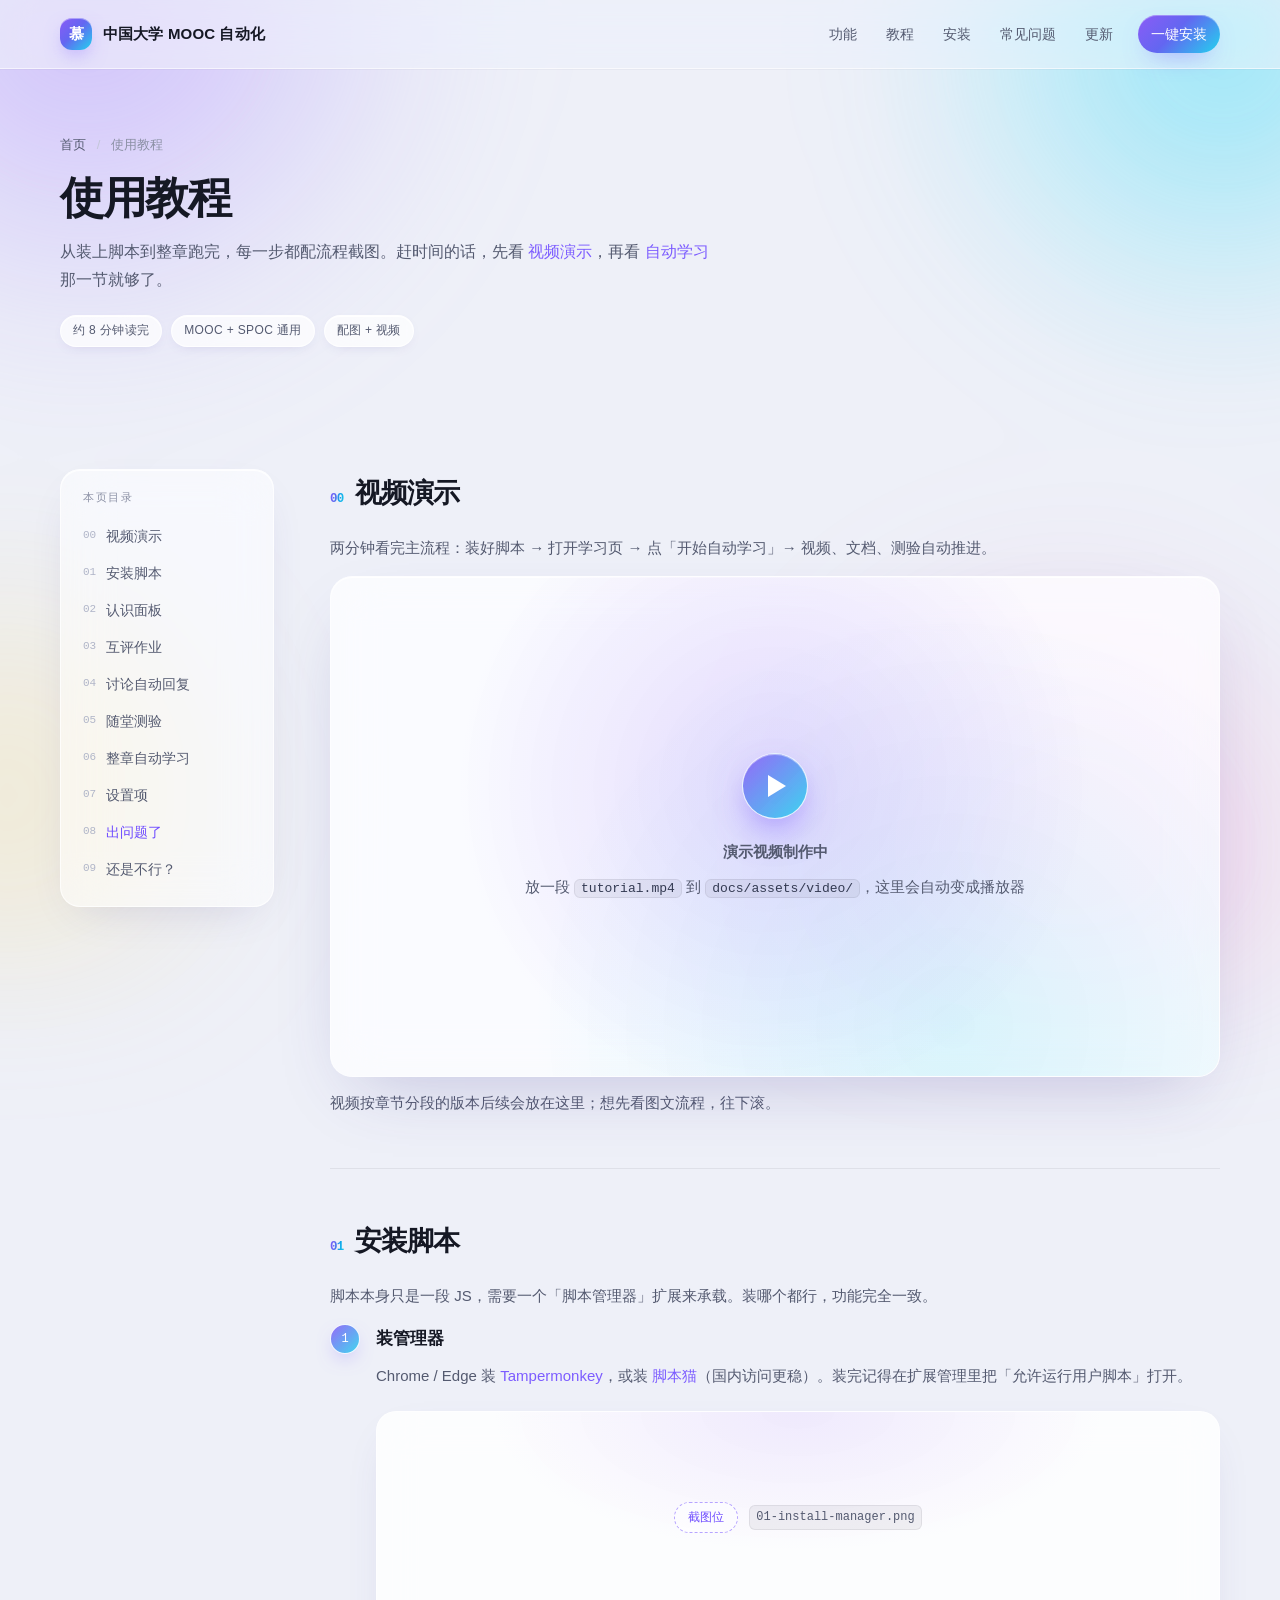
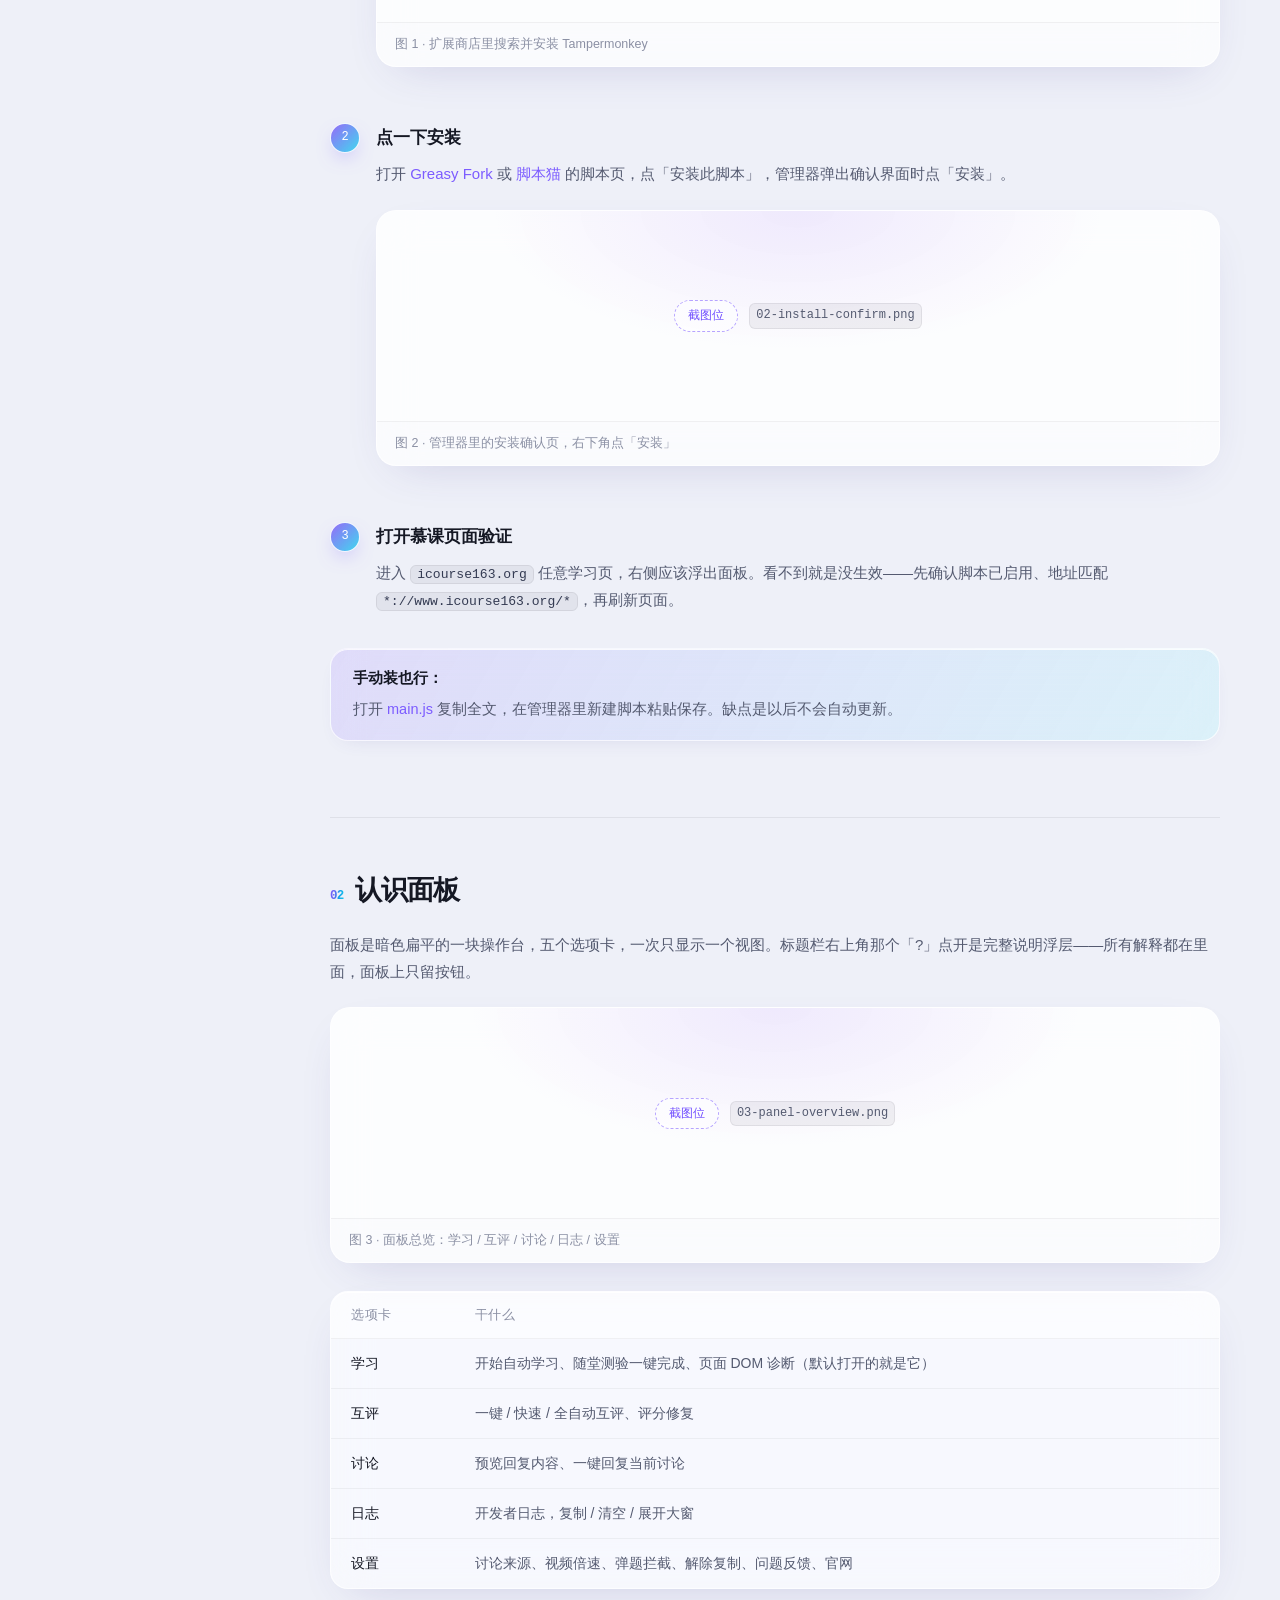
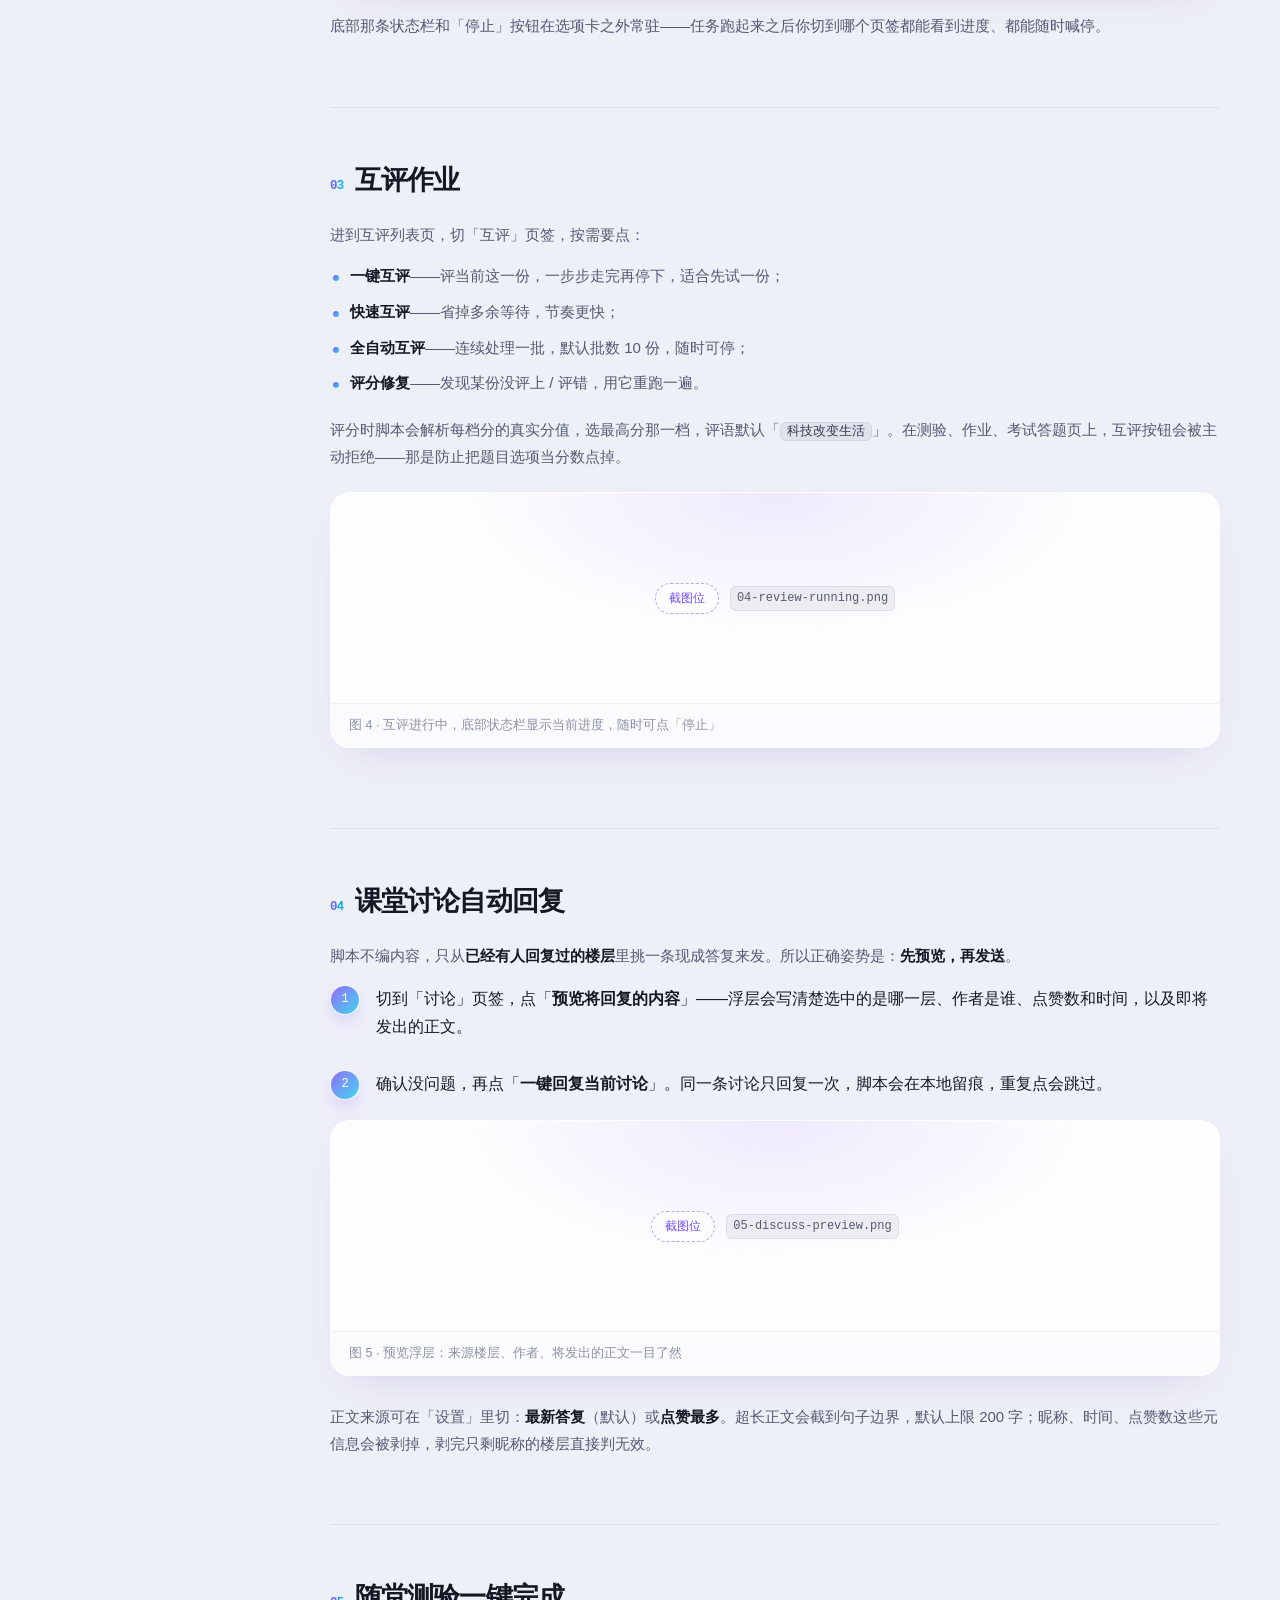
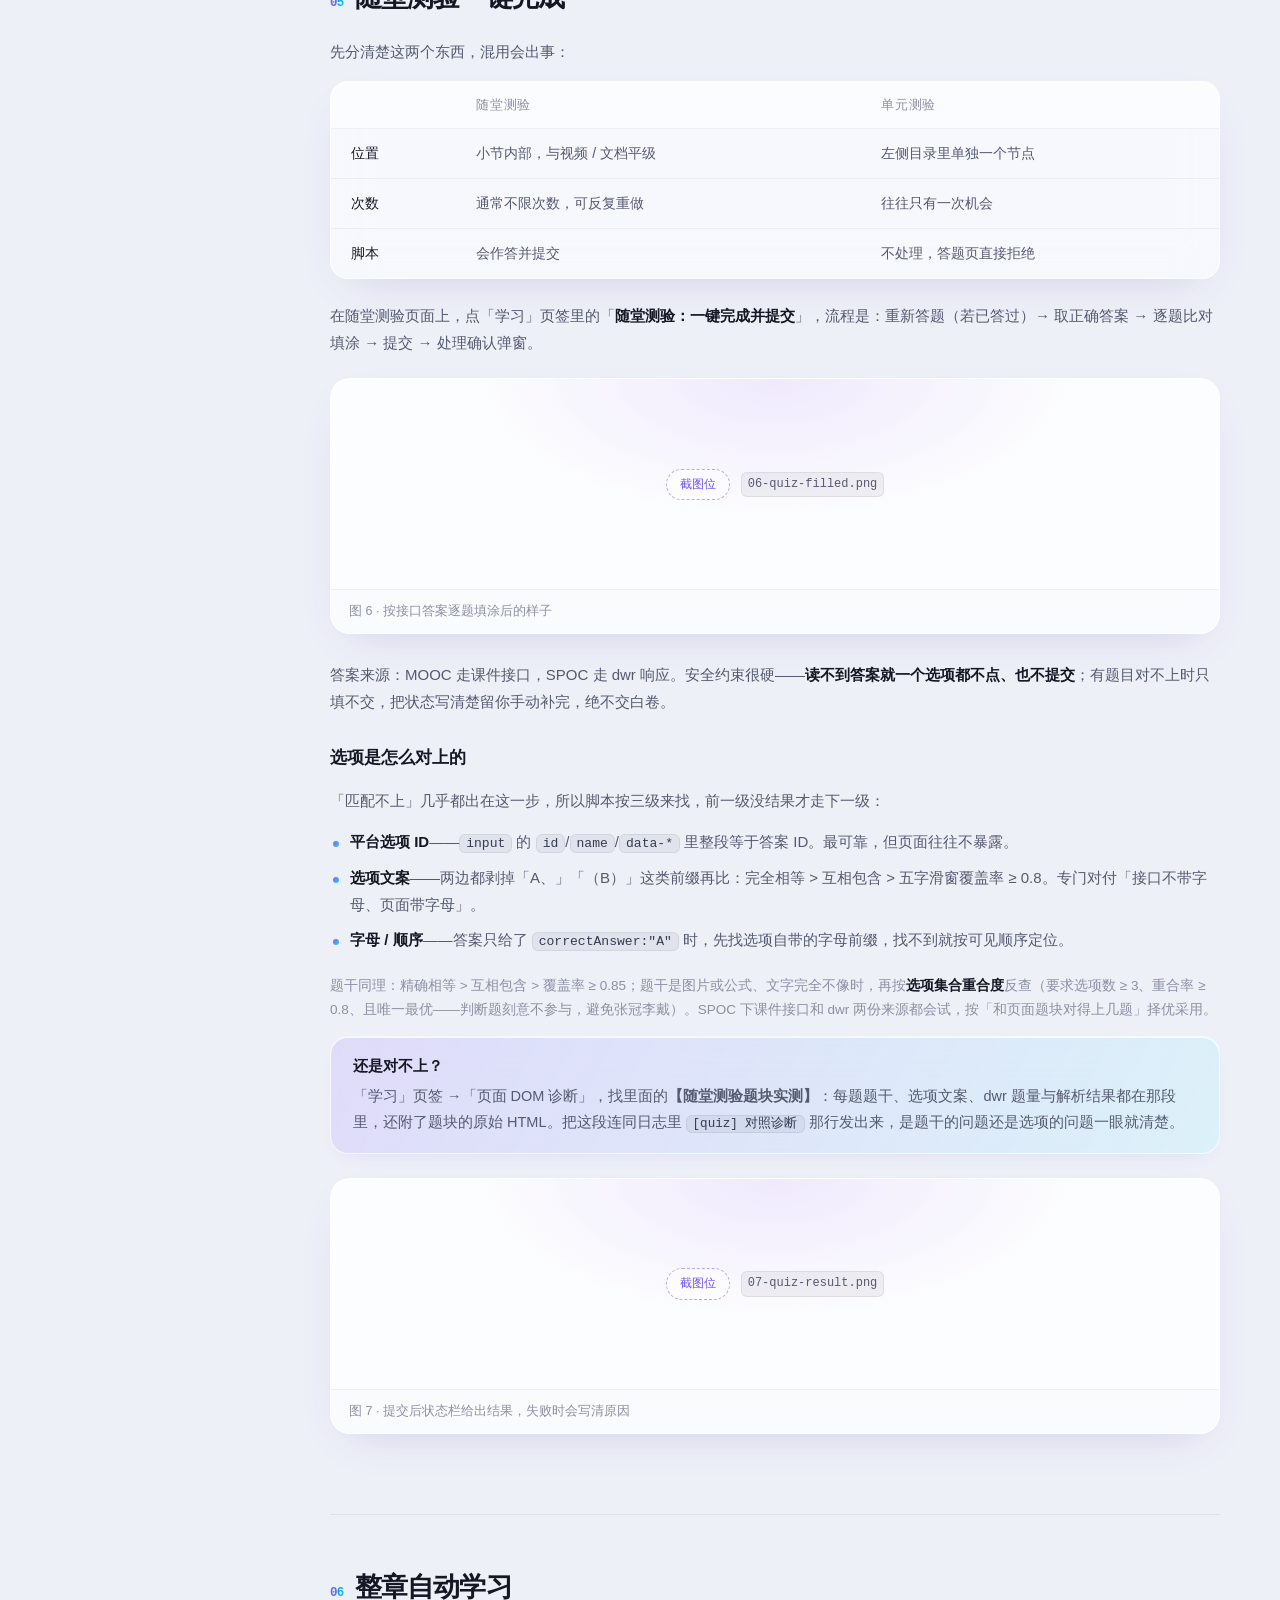
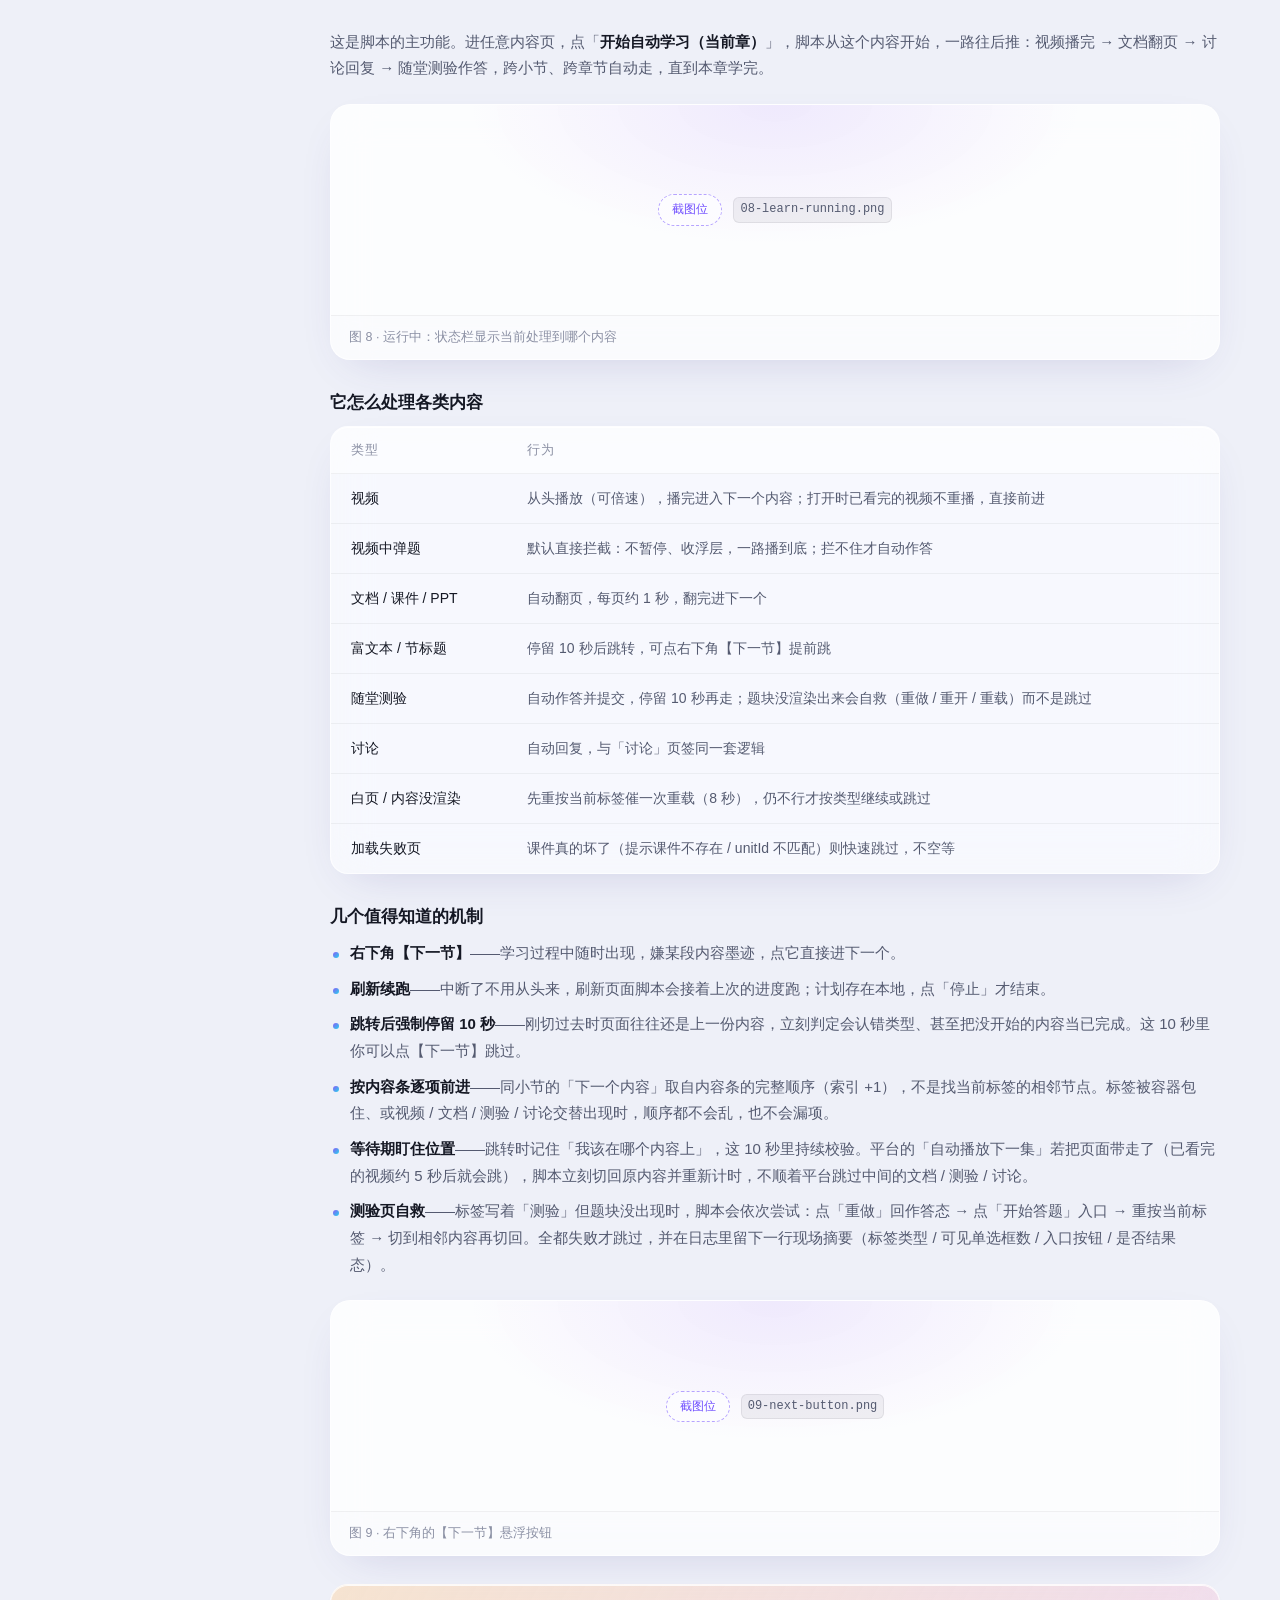
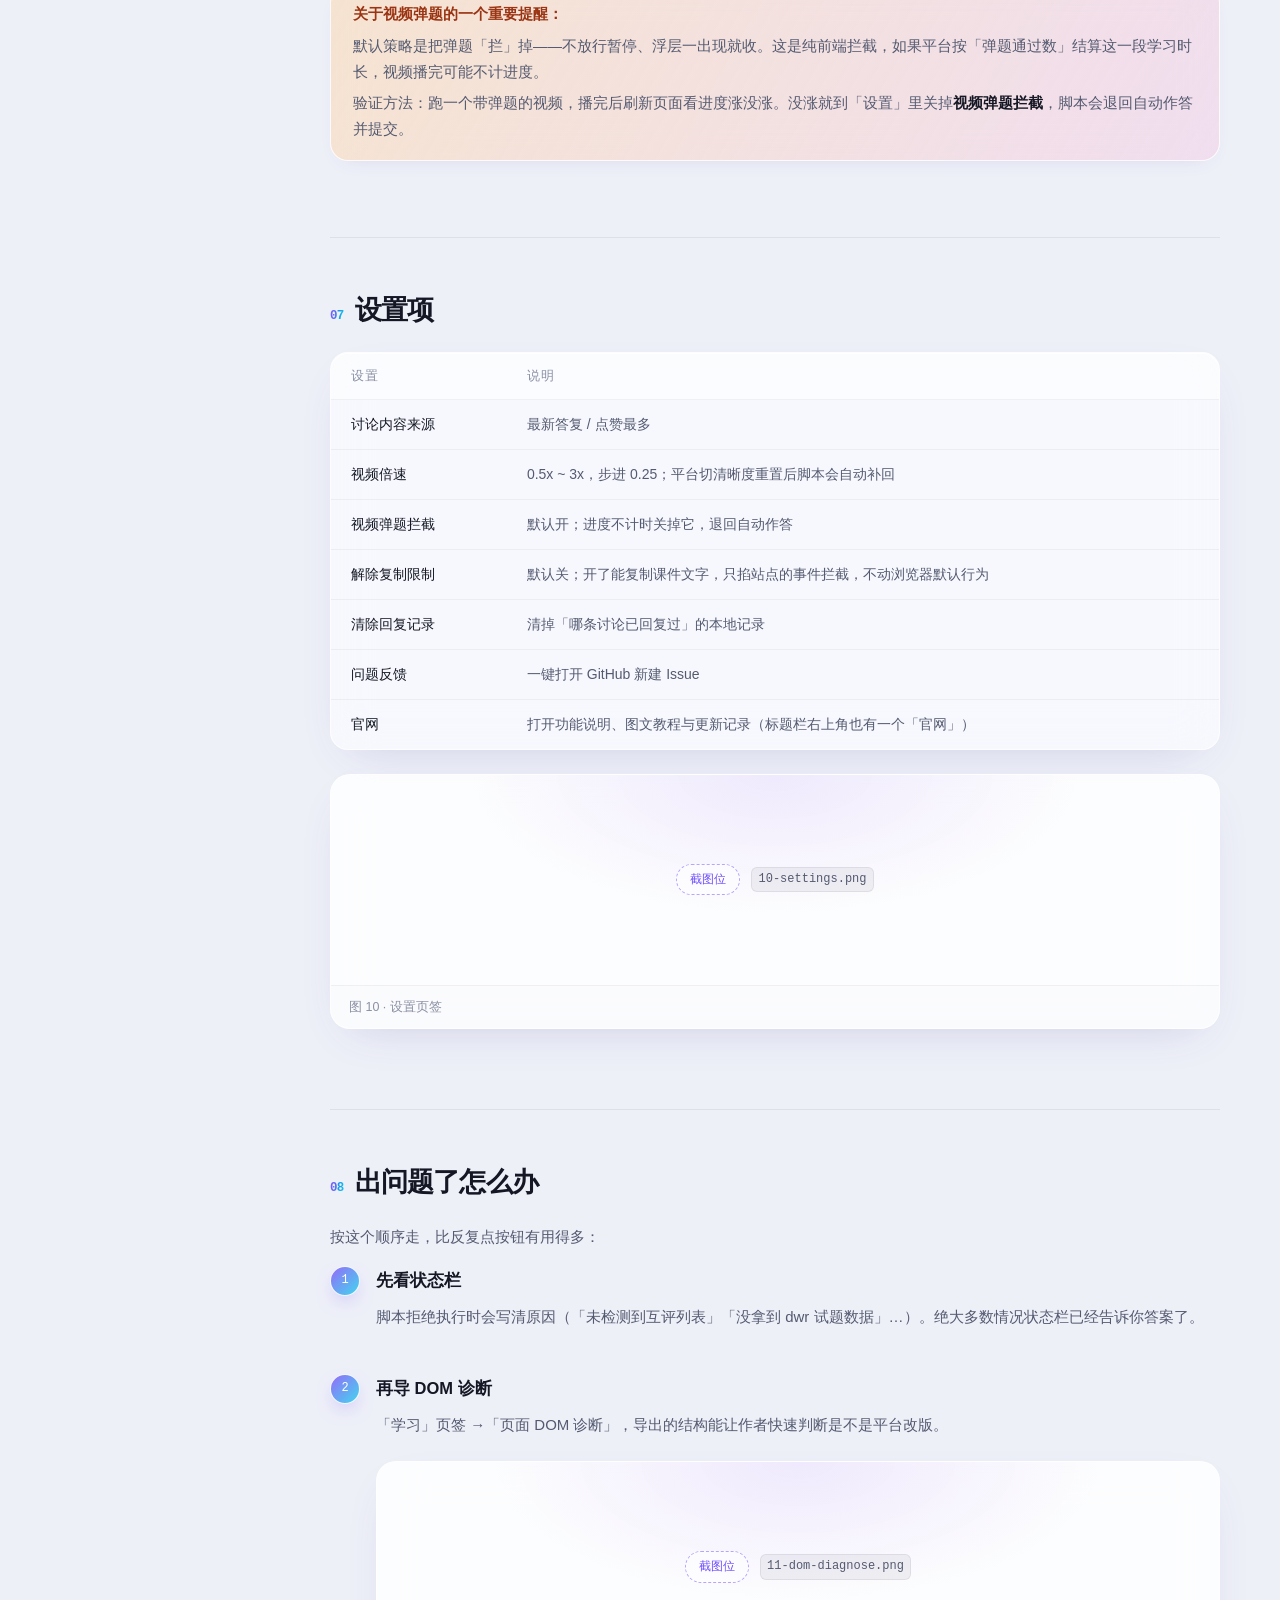
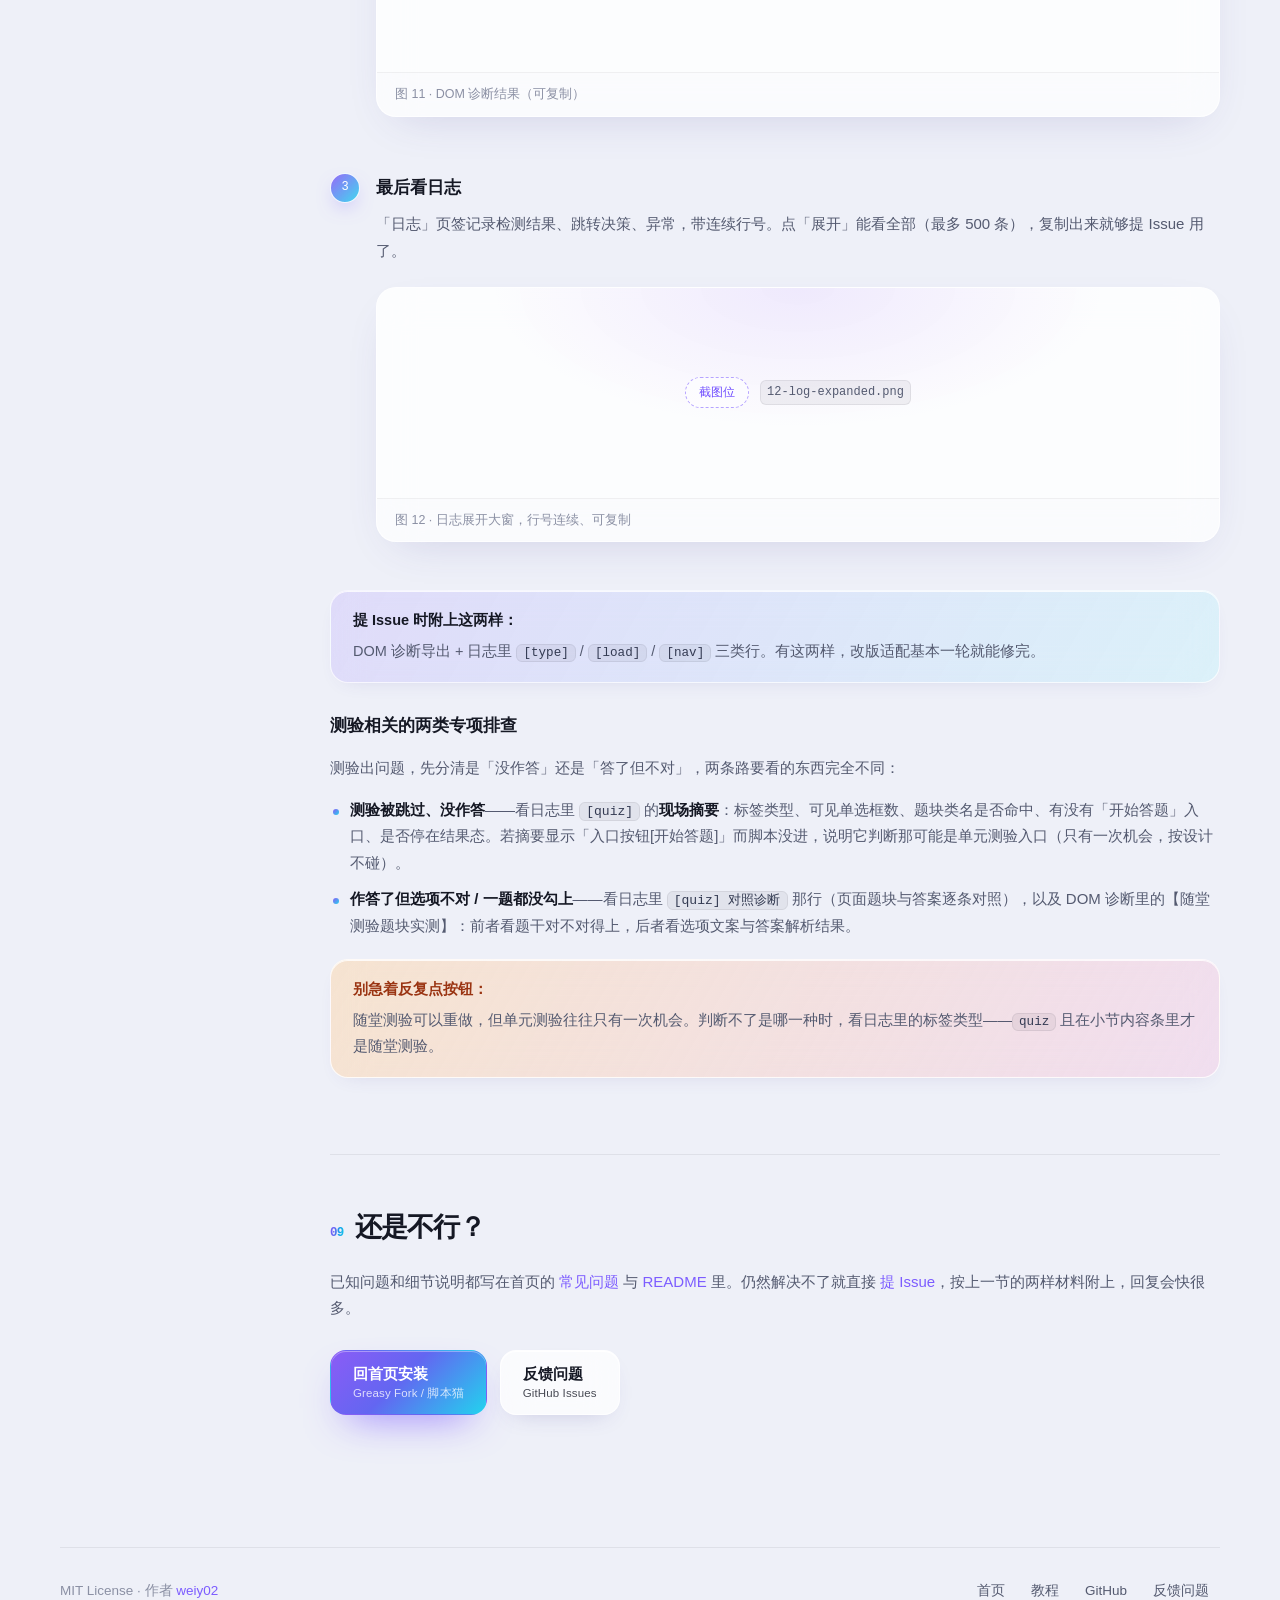
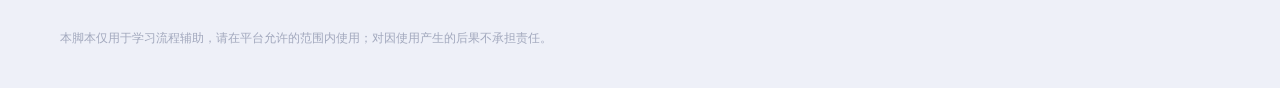
==== commit 6468c739: "11月12日：新增官网入口，官网信息同步到 2.1 - 面板标题栏新增「官网」文字入口，设置页签底部新增「官网 / 使用教程」整行按钮，均新标签页打开 https://weiy02.github.io" ====
--- a/docs/tutorial.html
+++ b/docs/tutorial.html
@@ -139,7 +139,7 @@
               <tr><td>互评</td><td>一键 / 快速 / 全自动互评、评分修复</td></tr>
               <tr><td>讨论</td><td>预览回复内容、一键回复当前讨论</td></tr>
               <tr><td>日志</td><td>开发者日志，复制 / 清空 / 展开大窗</td></tr>
-              <tr><td>设置</td><td>讨论来源、视频倍速、弹题拦截、解除复制、问题反馈</td></tr>
+              <tr><td>设置</td><td>讨论来源、视频倍速、弹题拦截、解除复制、问题反馈、官网</td></tr>
             </tbody>
           </table>
         </div>
@@ -246,7 +246,7 @@
           <table>
             <thead><tr><th>类型</th><th>行为</th></tr></thead>
             <tbody>
-              <tr><td>视频</td><td>从头播放（可倍速），播完进入下一个内容；不视频接视频</td></tr>
+              <tr><td>视频</td><td>从头播放（可倍速），播完进入下一个内容；打开时已看完的视频不重播，直接前进</td></tr>
               <tr><td>视频中弹题</td><td>默认直接拦截：不暂停、收浮层，一路播到底；拦不住才自动作答</td></tr>
               <tr><td>文档 / 课件 / PPT</td><td>自动翻页，每页约 1 秒，翻完进下一个</td></tr>
               <tr><td>富文本 / 节标题</td><td>停留 10 秒后跳转，可点右下角【下一节】提前跳</td></tr>
@@ -263,6 +263,8 @@
           <li><b>右下角【下一节】</b>——学习过程中随时出现，嫌某段内容墨迹，点它直接进下一个。</li>
           <li><b>刷新续跑</b>——中断了不用从头来，刷新页面脚本会接着上次的进度跑；计划存在本地，点「停止」才结束。</li>
           <li><b>跳转后强制停留 10 秒</b>——刚切过去时页面往往还是上一份内容，立刻判定会认错类型、甚至把没开始的内容当已完成。这 10 秒里你可以点【下一节】跳过。</li>
+          <li><b>按内容条逐项前进</b>——同小节的「下一个内容」取自内容条的完整顺序（索引 +1），不是找当前标签的相邻节点。标签被容器包住、或视频 / 文档 / 测验 / 讨论交替出现时，顺序都不会乱，也不会漏项。</li>
+          <li><b>等待期盯住位置</b>——跳转时记住「我该在哪个内容上」，这 10 秒里持续校验。平台的「自动播放下一集」若把页面带走了（已看完的视频约 5 秒后就会跳），脚本立刻切回原内容并重新计时，不顺着平台跳过中间的文档 / 测验 / 讨论。</li>
           <li><b>测验页自救</b>——标签写着「测验」但题块没出现时，脚本会依次尝试：点「重做」回作答态 → 点「开始答题」入口 → 重按当前标签 → 切到相邻内容再切回。全都失败才跳过，并在日志里留下一行现场摘要（标签类型 / 可见单选框数 / 入口按钮 / 是否结果态）。</li>
         </ul>
 
@@ -292,6 +294,7 @@
               <tr><td>解除复制限制</td><td>默认关；开了能复制课件文字，只掐站点的事件拦截，不动浏览器默认行为</td></tr>
               <tr><td>清除回复记录</td><td>清掉「哪条讨论已回复过」的本地记录</td></tr>
               <tr><td>问题反馈</td><td>一键打开 GitHub 新建 Issue</td></tr>
+              <tr><td>官网</td><td>打开功能说明、图文教程与更新记录（标题栏右上角也有一个「官网」）</td></tr>
             </tbody>
           </table>
         </div>
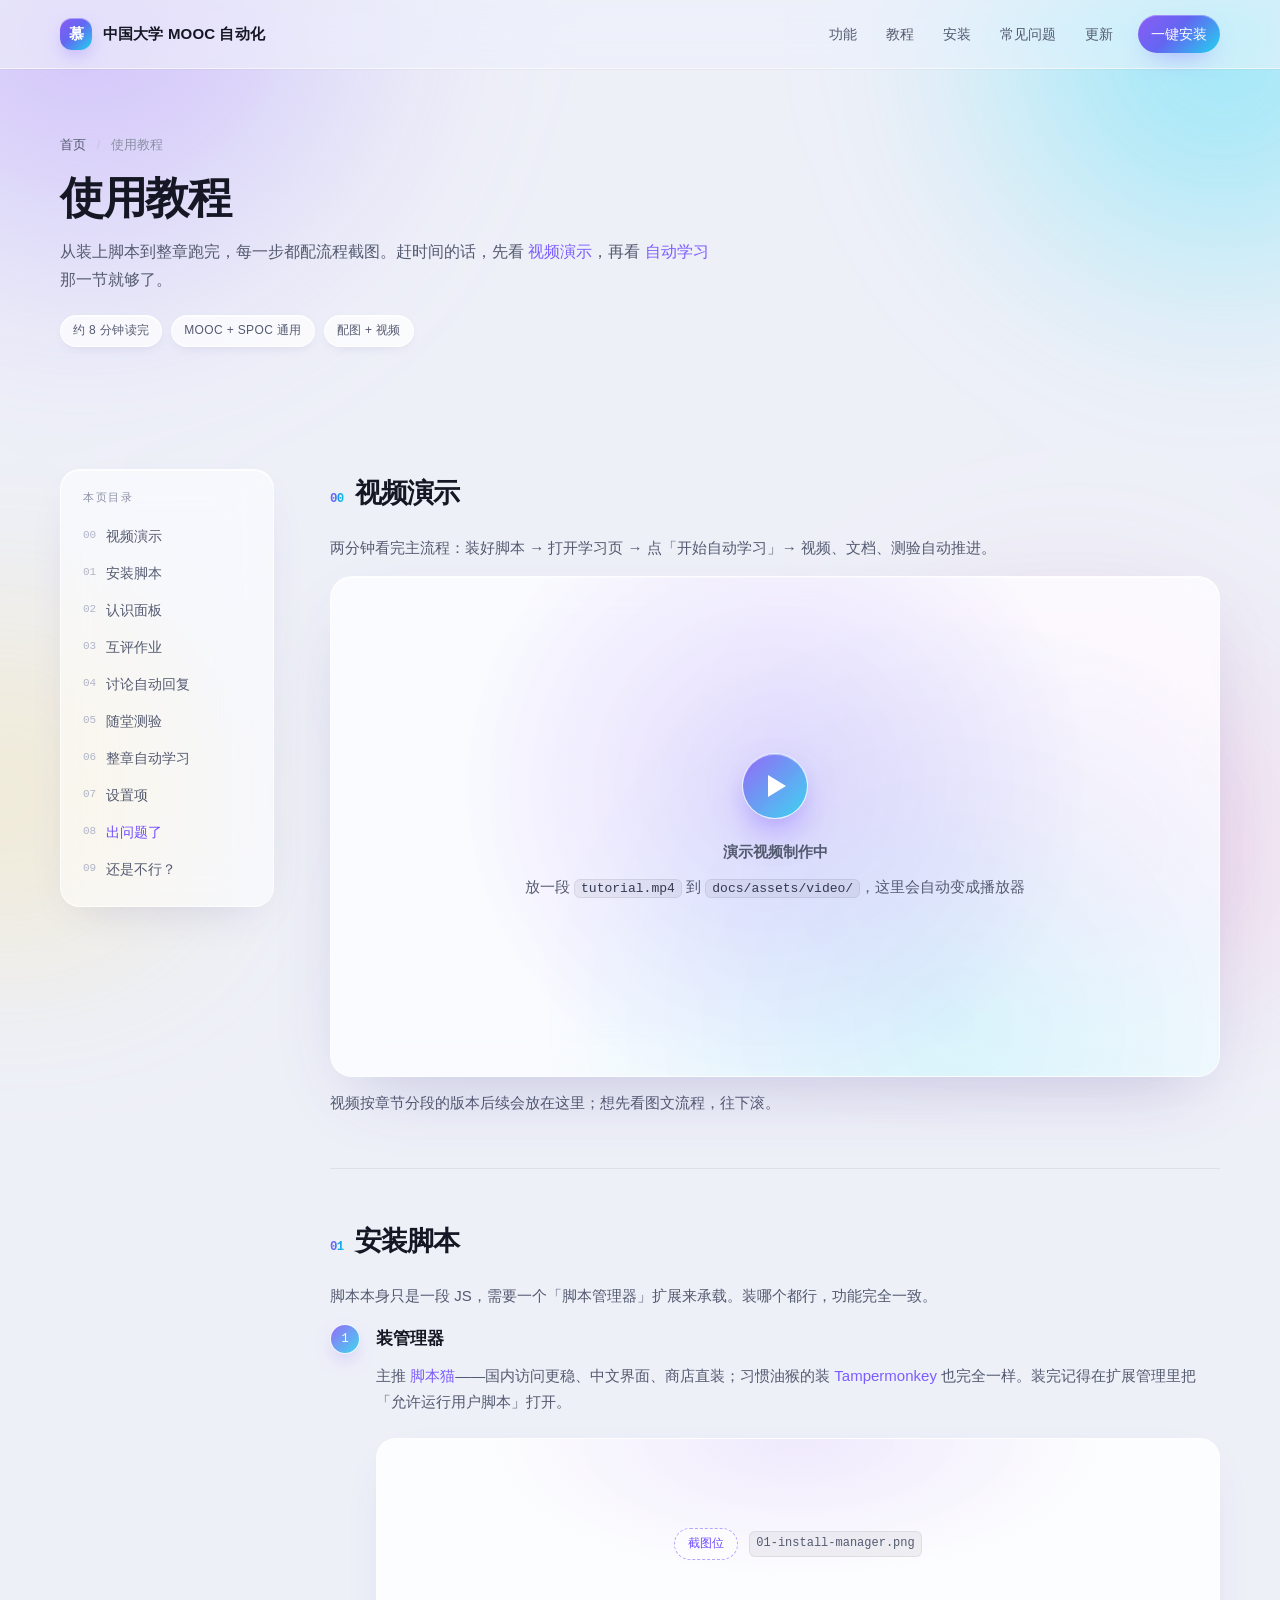
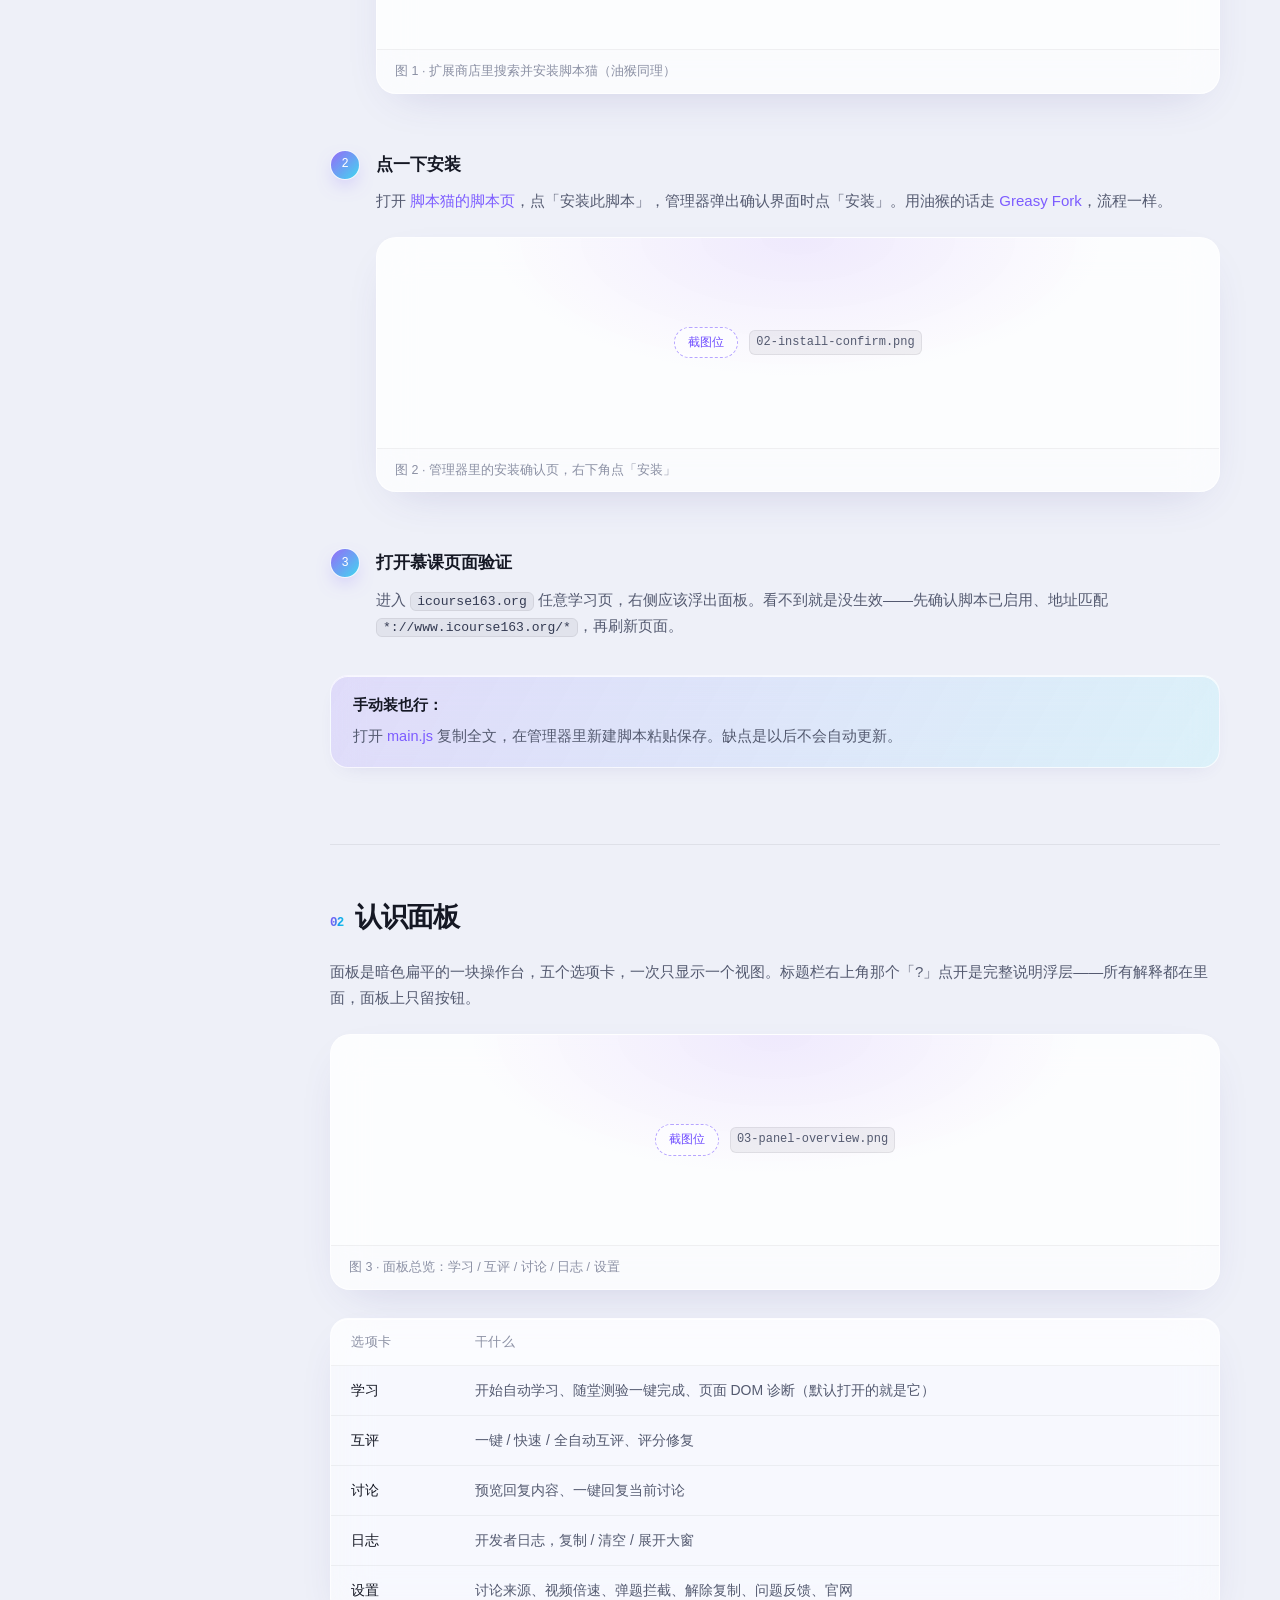
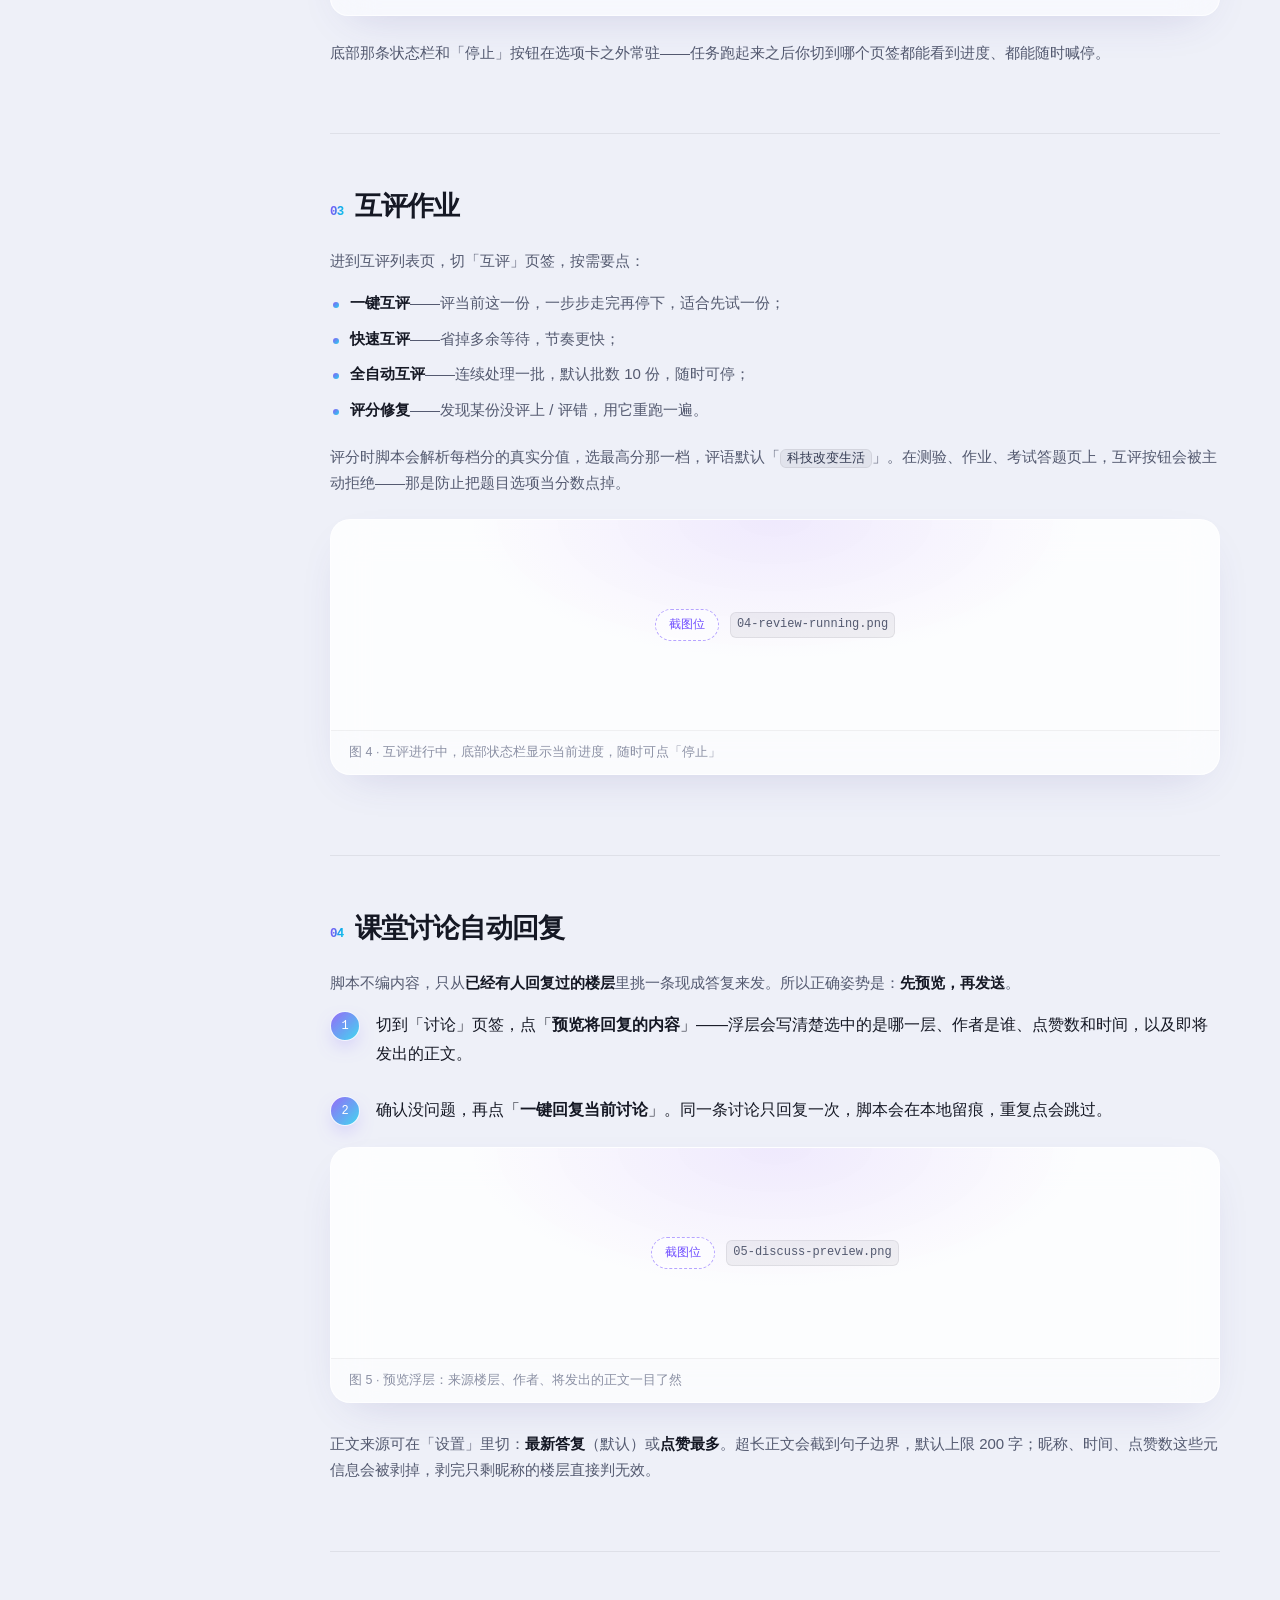
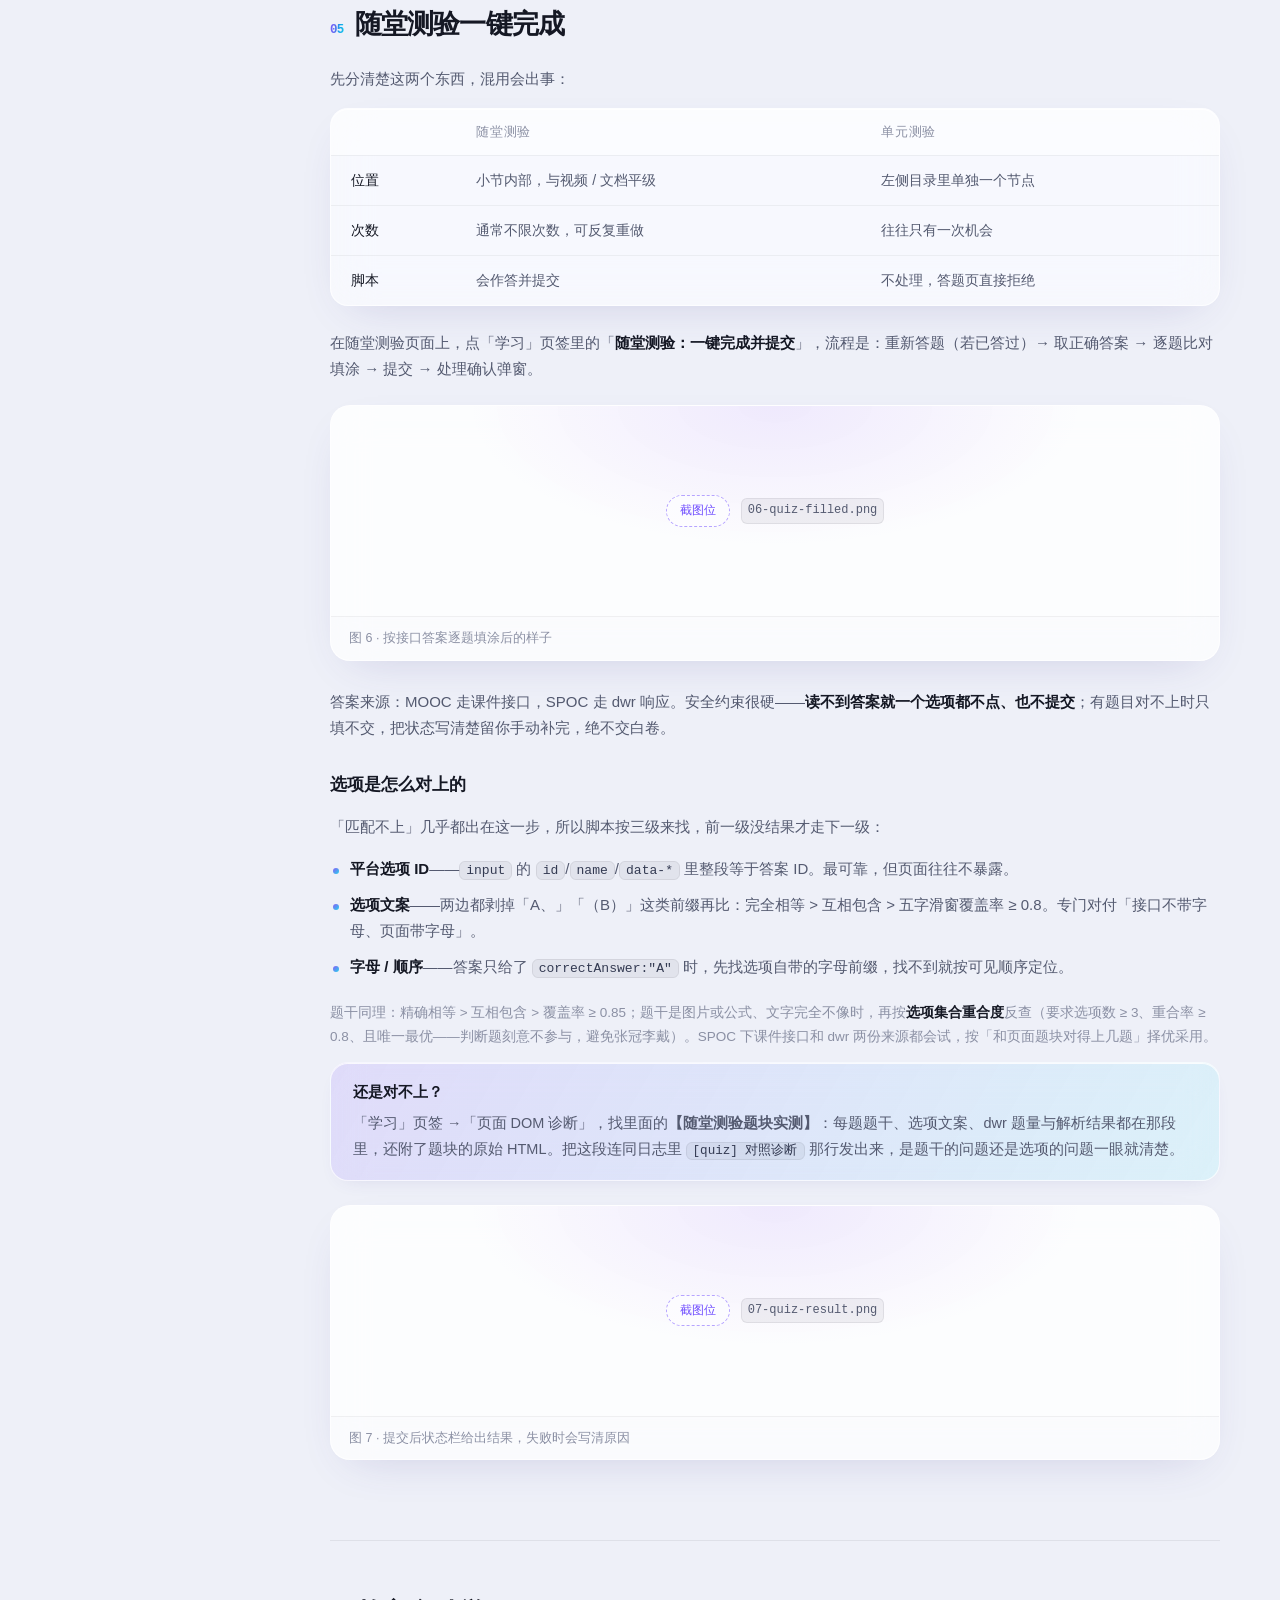
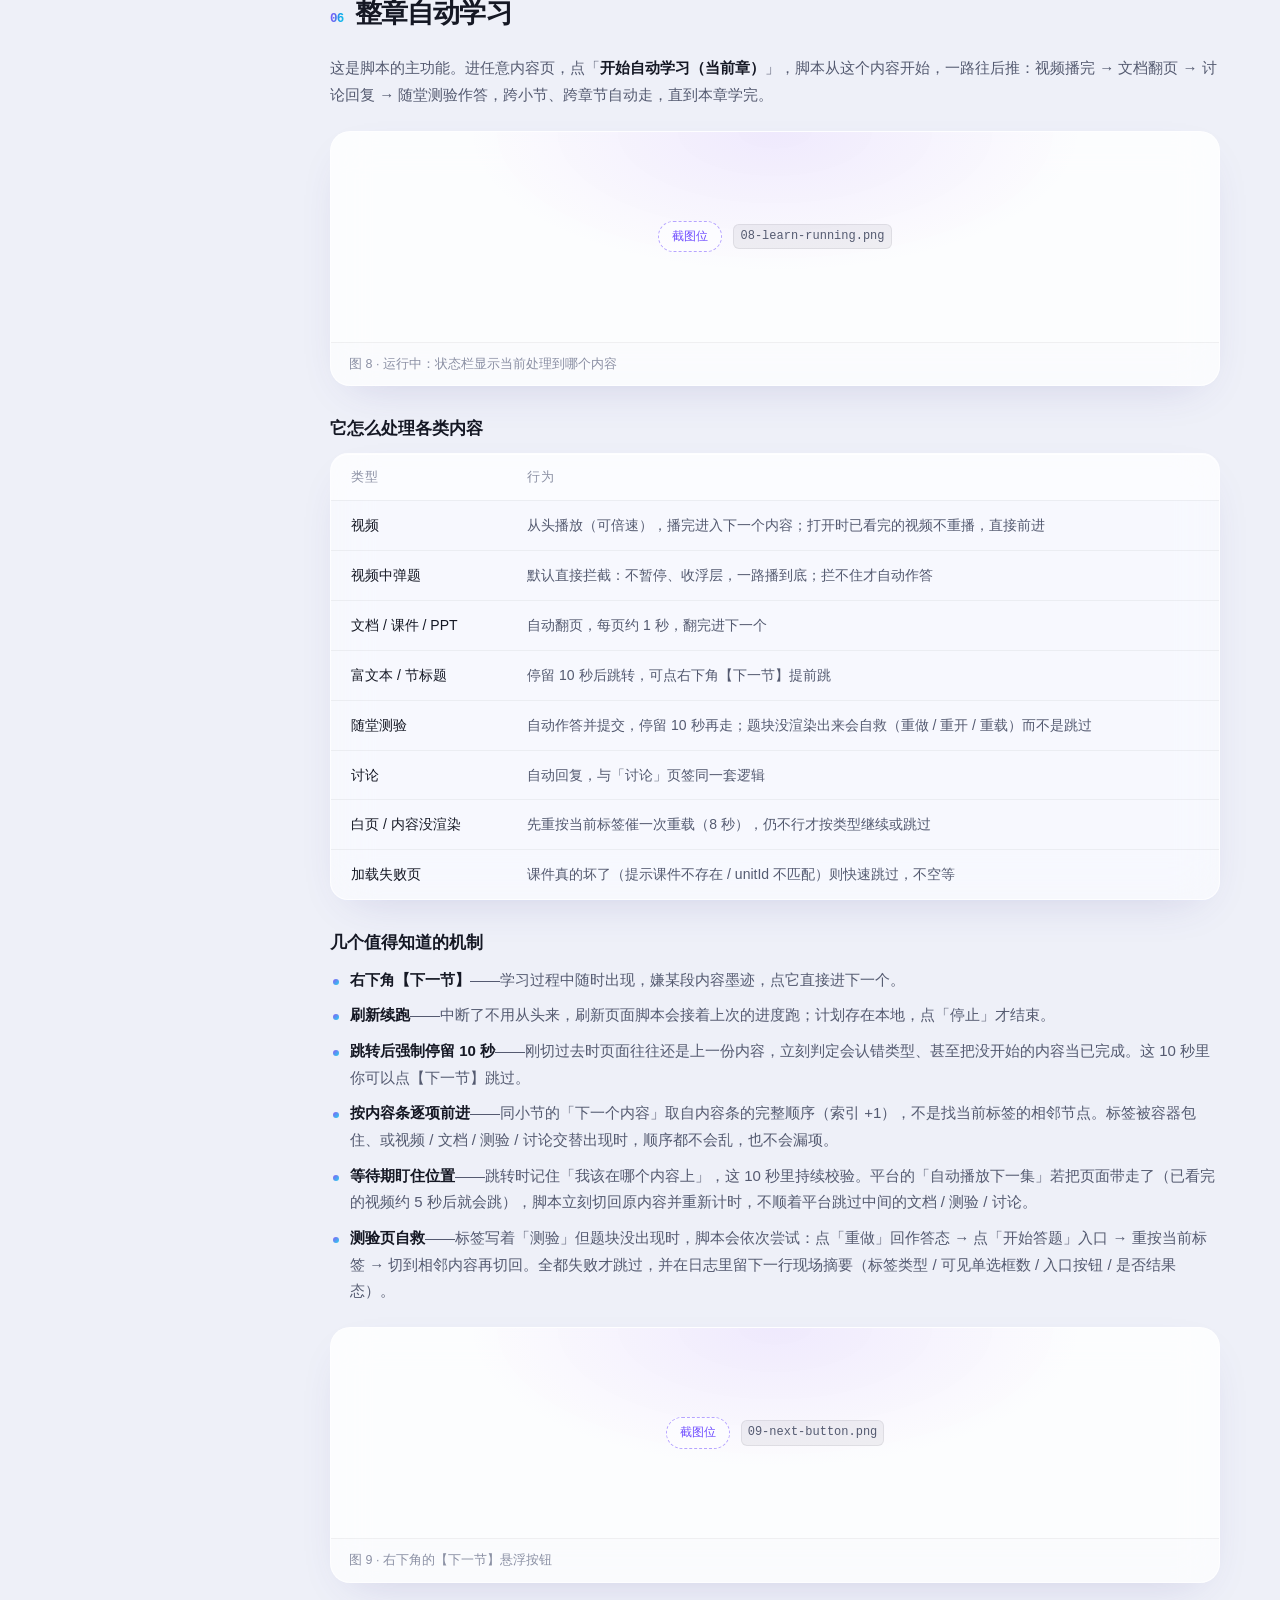
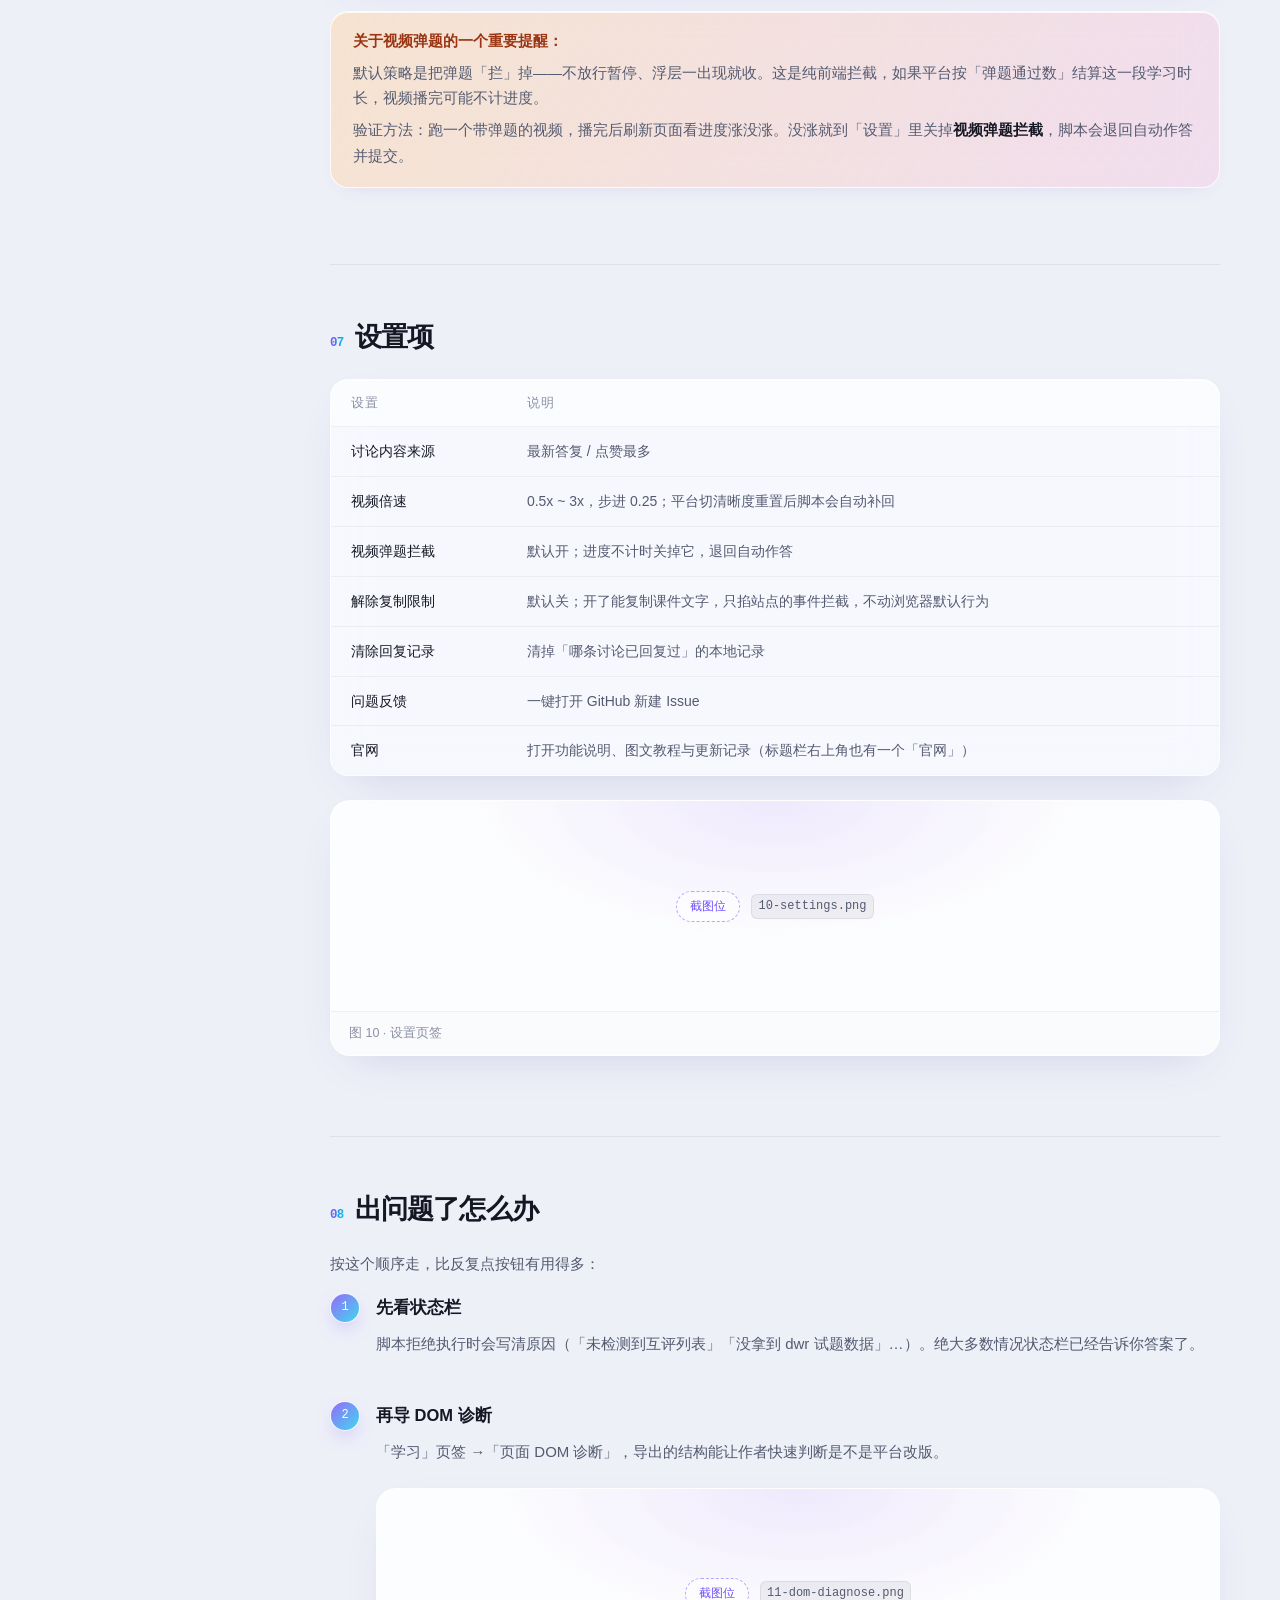
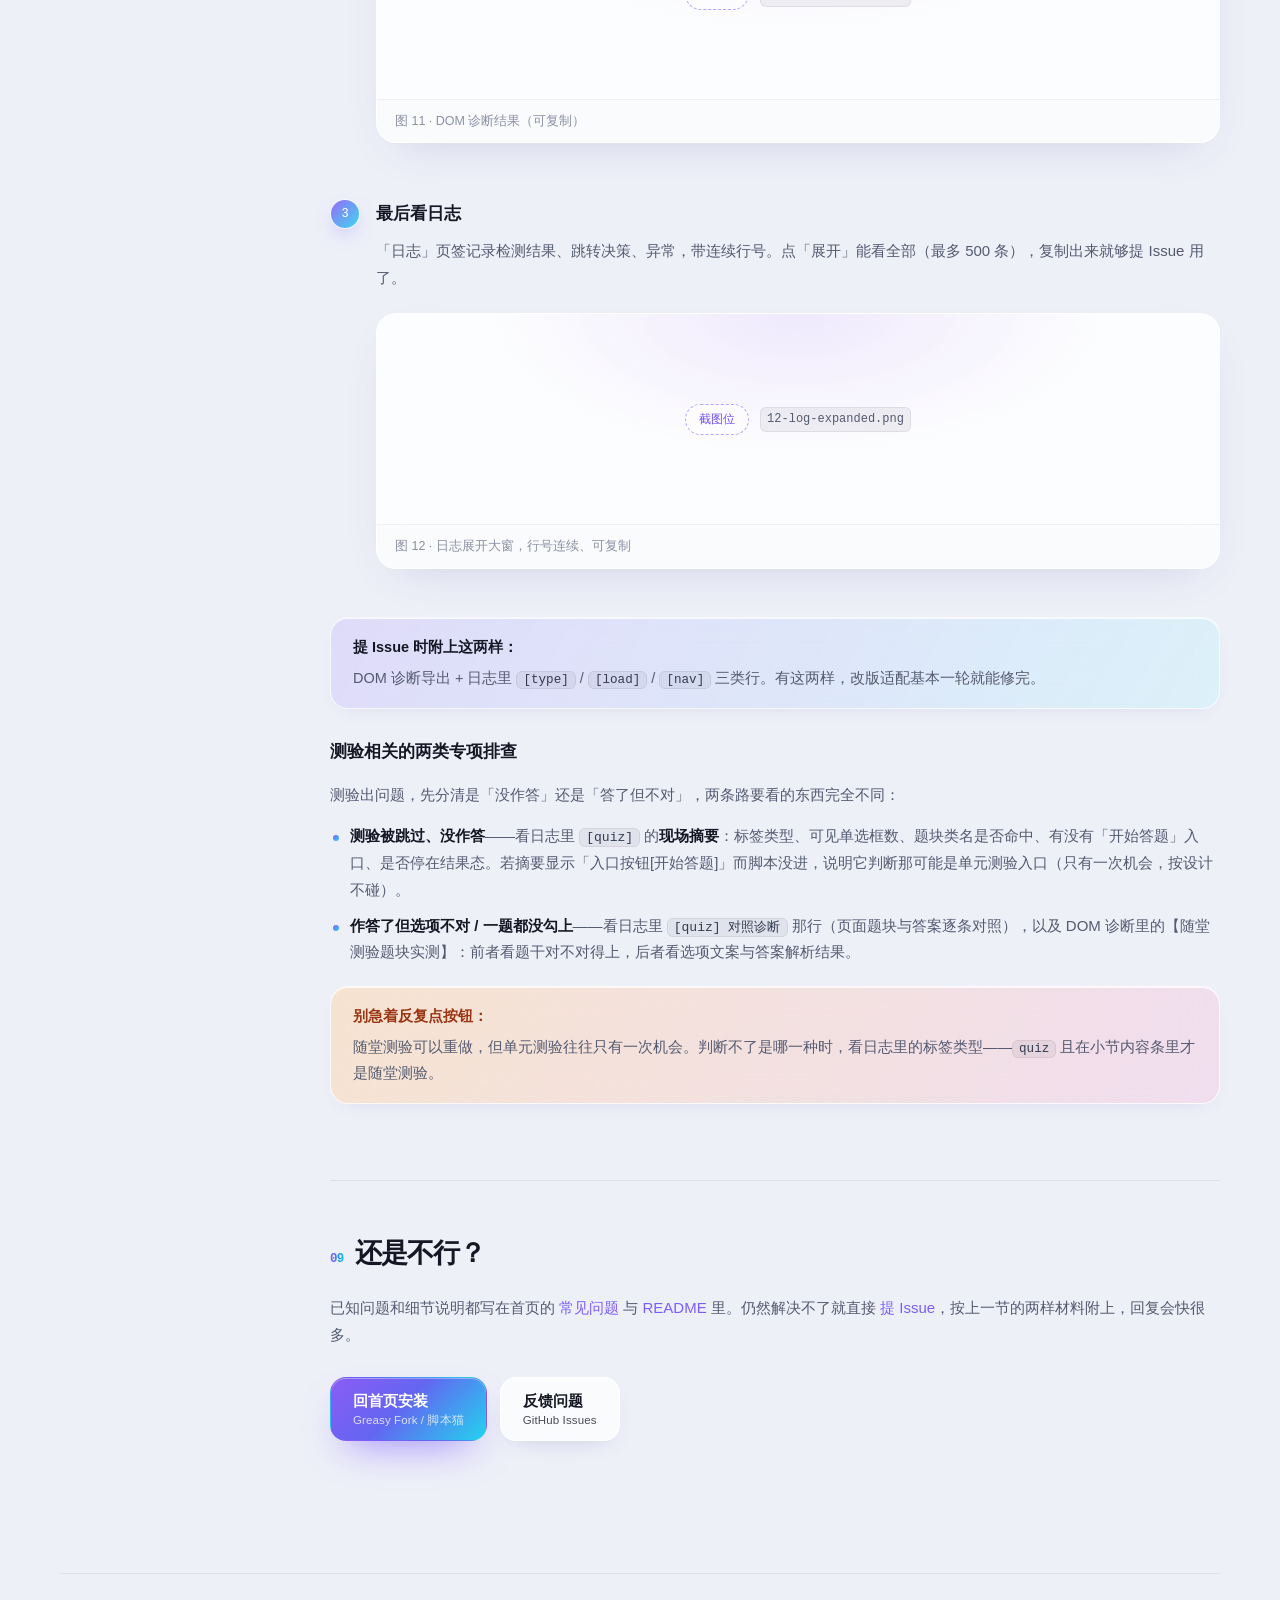
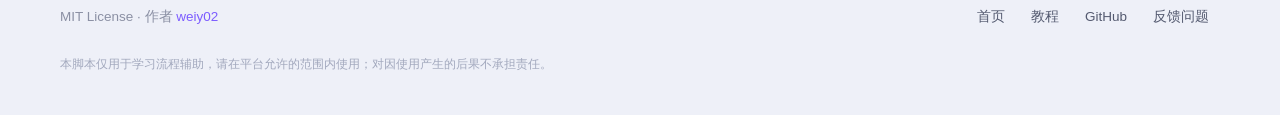
==== commit ec0d48c6: "官网与 README 改为脚本猫主渠道，油猴退为备选 - 首页 hero / 底部 CTA：脚本猫升为 btn-primary 并标注「推荐」，Greasy Fork 降为 ghost - 统计卡、页" ====
--- a/docs/tutorial.html
+++ b/docs/tutorial.html
@@ -93,16 +93,16 @@
         <ol class="flow">
           <li>
             <h3>装管理器</h3>
-            <p>Chrome / Edge 装 <a href="https://www.tampermonkey.net/" target="_blank" rel="noopener">Tampermonkey</a>，或装 <a href="https://scriptcat.org/" target="_blank" rel="noopener">脚本猫</a>（国内访问更稳）。装完记得在扩展管理里把「允许运行用户脚本」打开。</p>
+            <p>主推 <a href="https://scriptcat.org/" target="_blank" rel="noopener">脚本猫</a>——国内访问更稳、中文界面、商店直装；习惯油猴的装 <a href="https://www.tampermonkey.net/" target="_blank" rel="noopener">Tampermonkey</a> 也完全一样。装完记得在扩展管理里把「允许运行用户脚本」打开。</p>
             <figure class="shot">
-              <img src="./assets/screenshots/01-install-manager.png" alt="在浏览器扩展商店安装 Tampermonkey" data-shot loading="lazy">
+              <img src="./assets/screenshots/01-install-manager.png" alt="在浏览器扩展商店安装脚本猫" data-shot loading="lazy">
               <div class="shot-ph"><span>截图位</span><code>01-install-manager.png</code></div>
-              <figcaption>图 1 · 扩展商店里搜索并安装 Tampermonkey</figcaption>
+              <figcaption>图 1 · 扩展商店里搜索并安装脚本猫（油猴同理）</figcaption>
             </figure>
           </li>
           <li>
             <h3>点一下安装</h3>
-            <p>打开 <a href="https://greasyfork.org/scripts/595205" target="_blank" rel="noopener">Greasy Fork</a> 或 <a href="https://scriptcat.org/script-show-page/8833" target="_blank" rel="noopener">脚本猫</a> 的脚本页，点「安装此脚本」，管理器弹出确认界面时点「安装」。</p>
+            <p>打开 <a href="https://scriptcat.org/script-show-page/8833" target="_blank" rel="noopener">脚本猫的脚本页</a>，点「安装此脚本」，管理器弹出确认界面时点「安装」。用油猴的话走 <a href="https://greasyfork.org/scripts/595205" target="_blank" rel="noopener">Greasy Fork</a>，流程一样。</p>
             <figure class="shot">
               <img src="./assets/screenshots/02-install-confirm.png" alt="脚本管理器弹出安装确认界面" data-shot loading="lazy">
               <div class="shot-ph"><span>截图位</span><code>02-install-confirm.png</code></div>
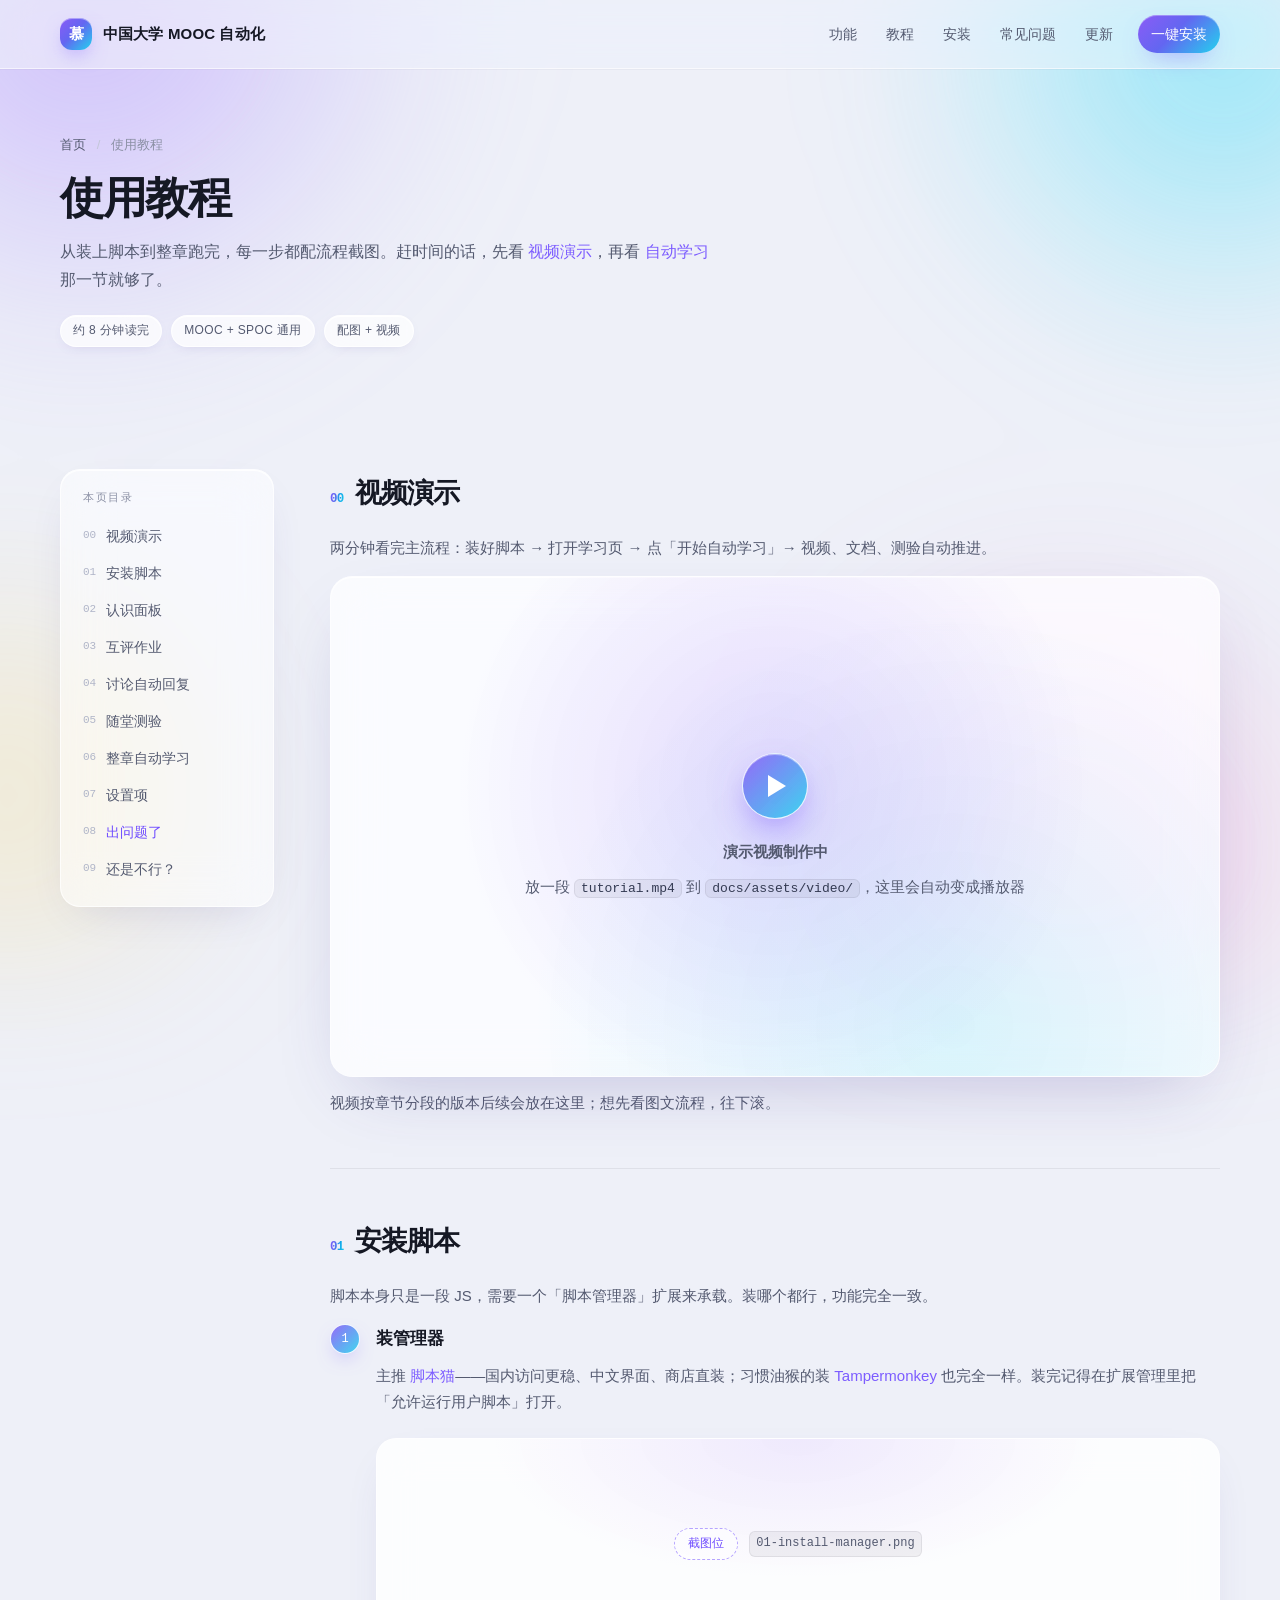
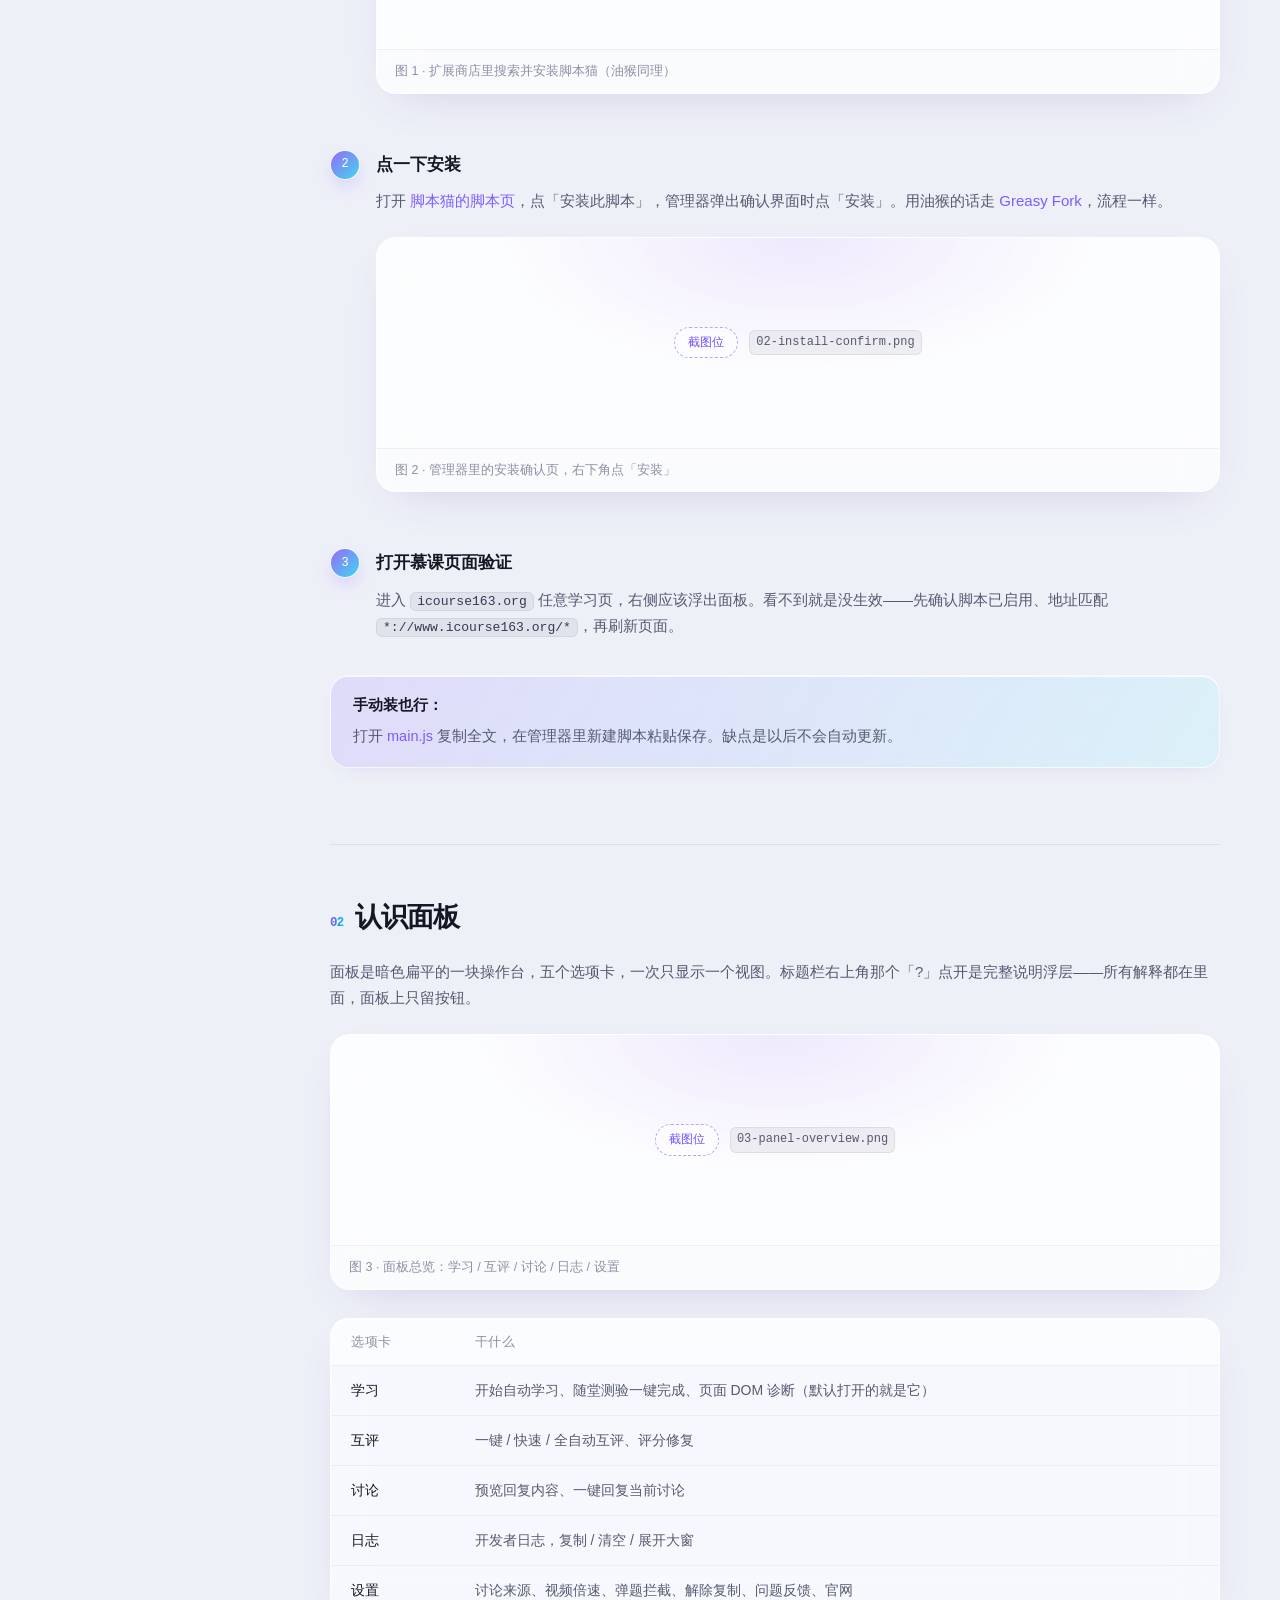
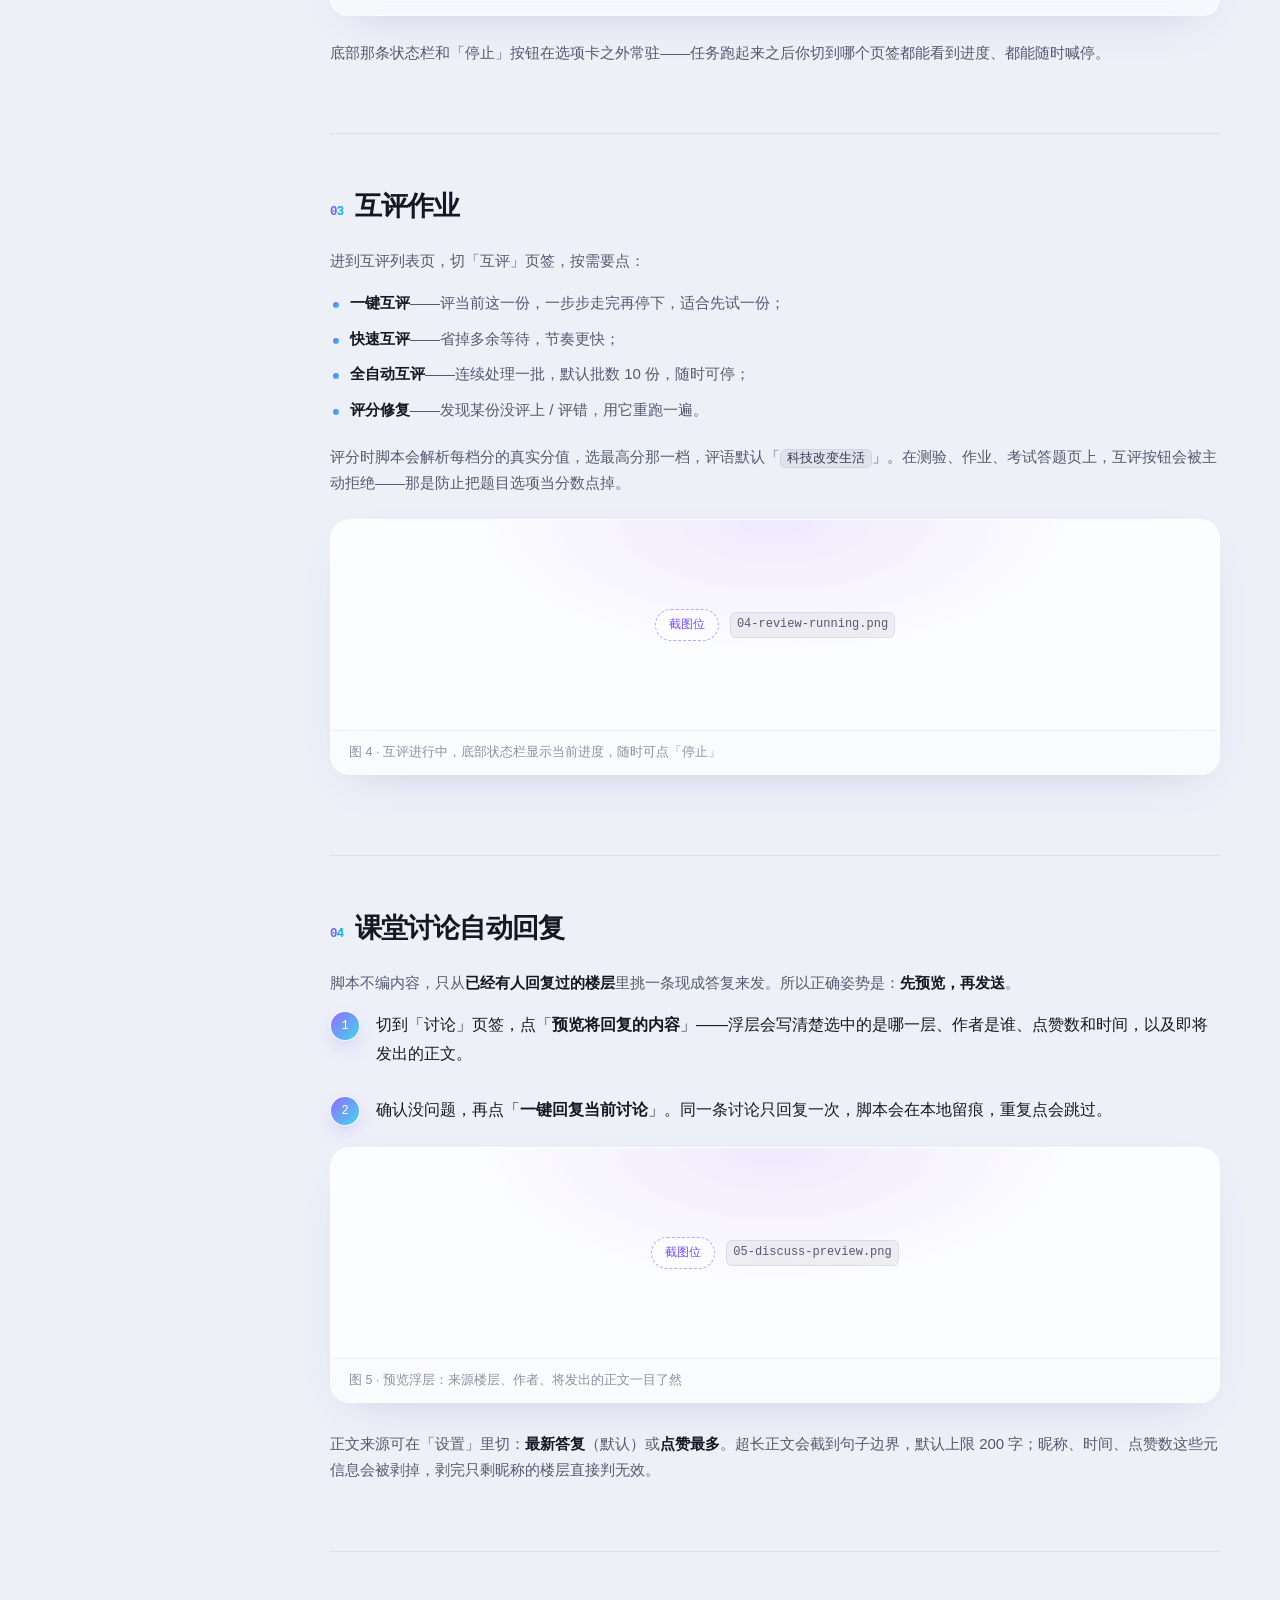
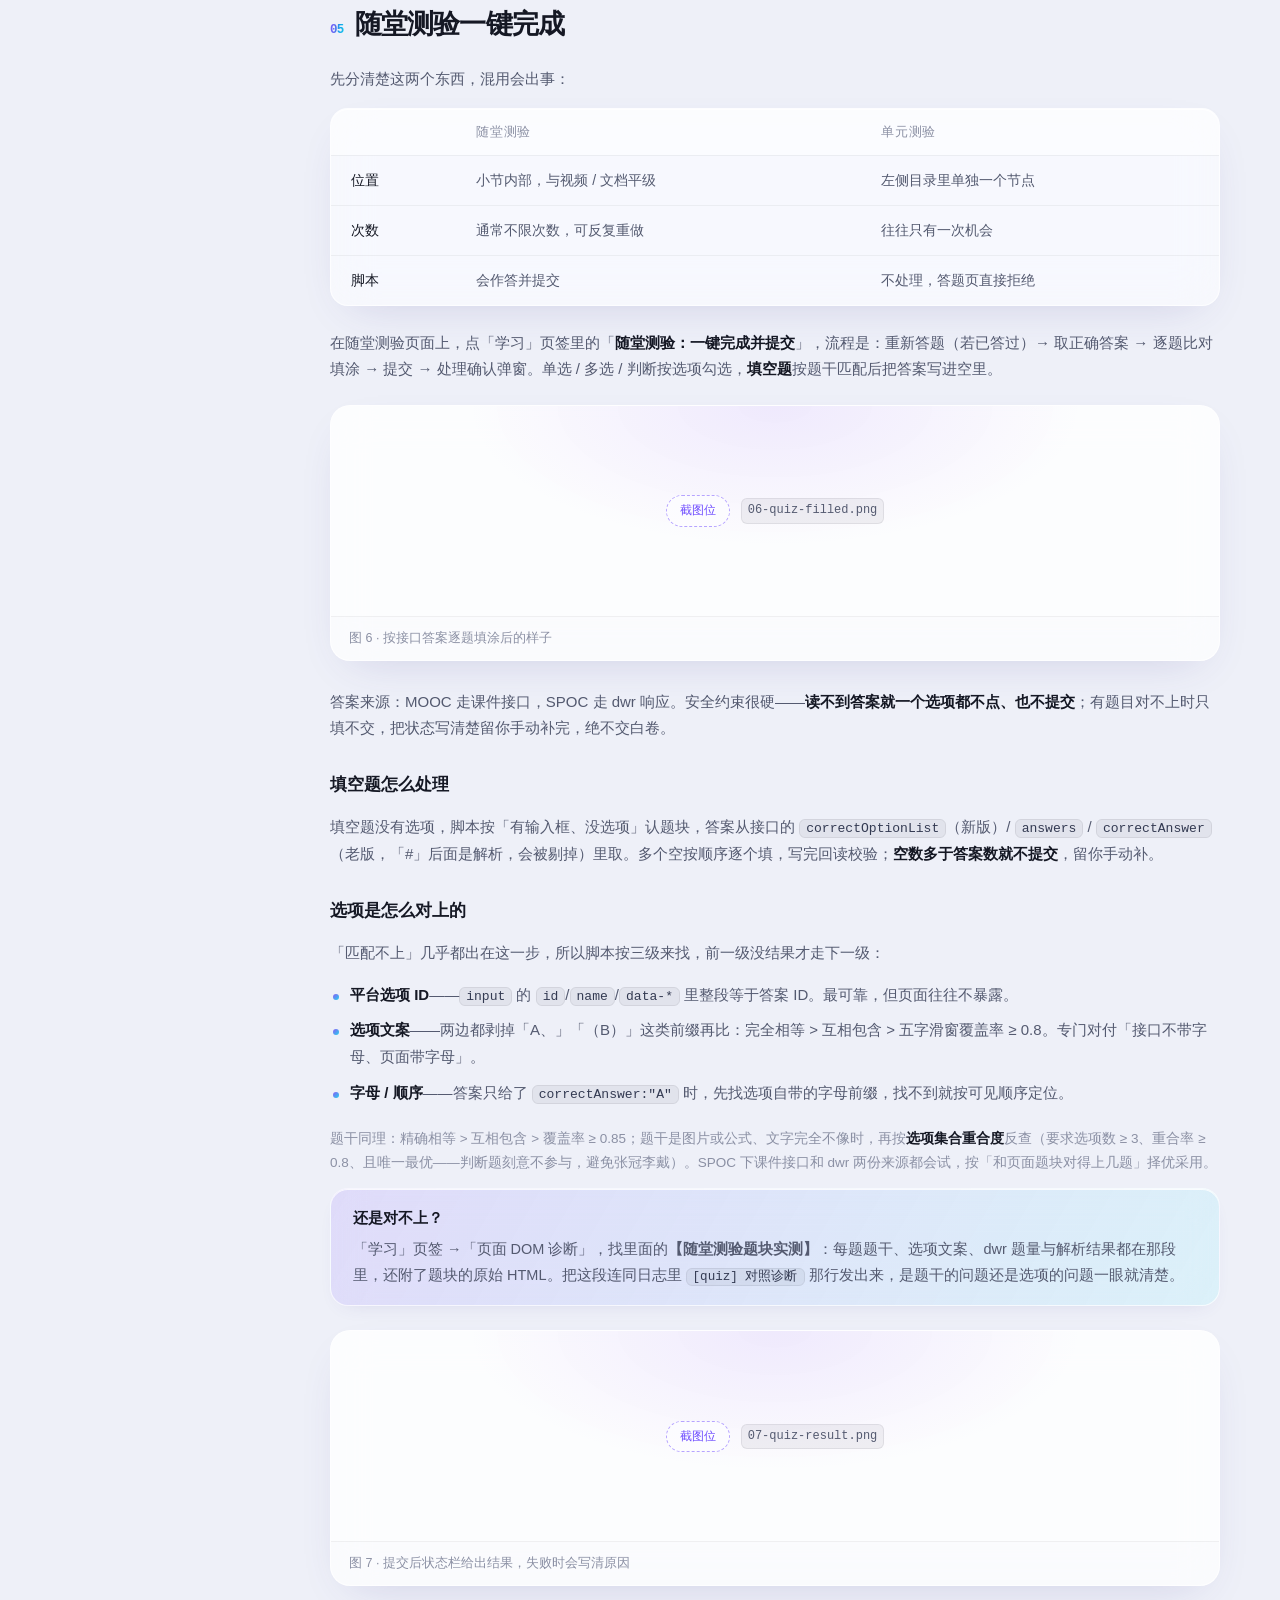
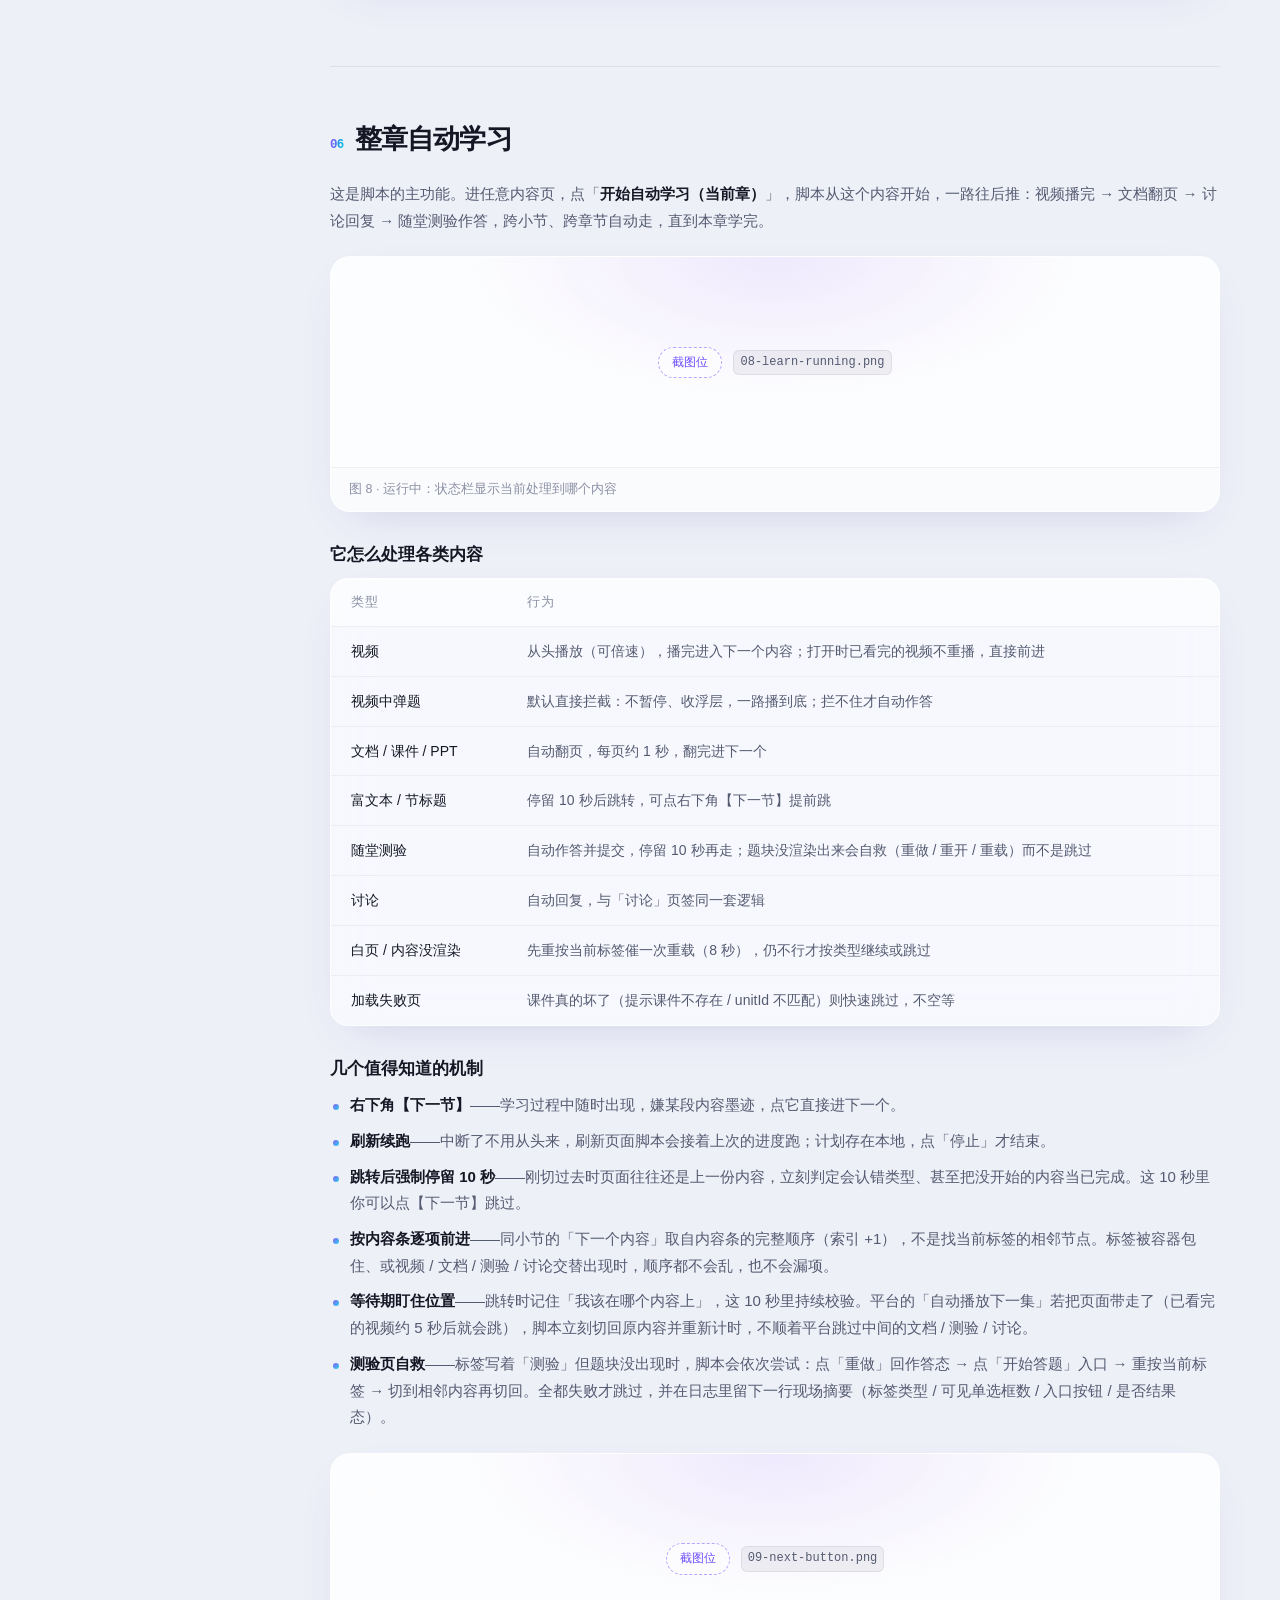
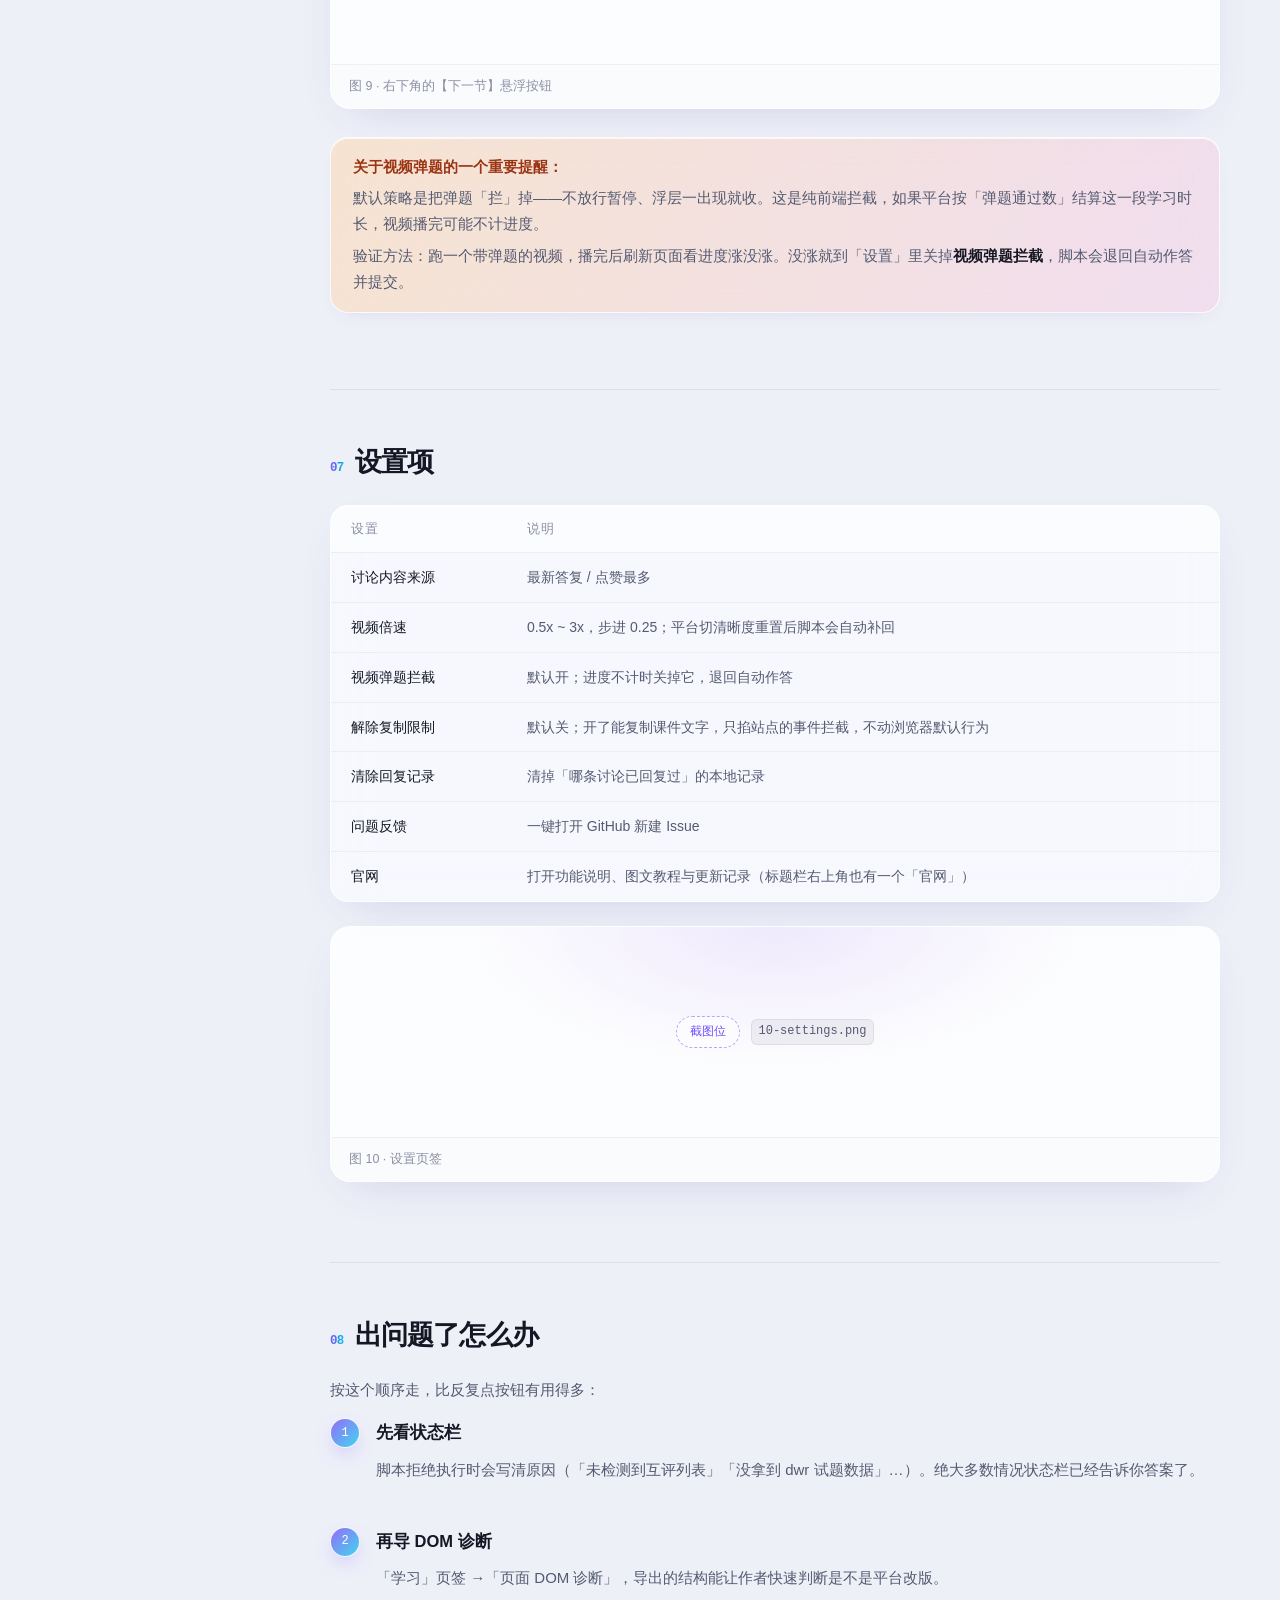
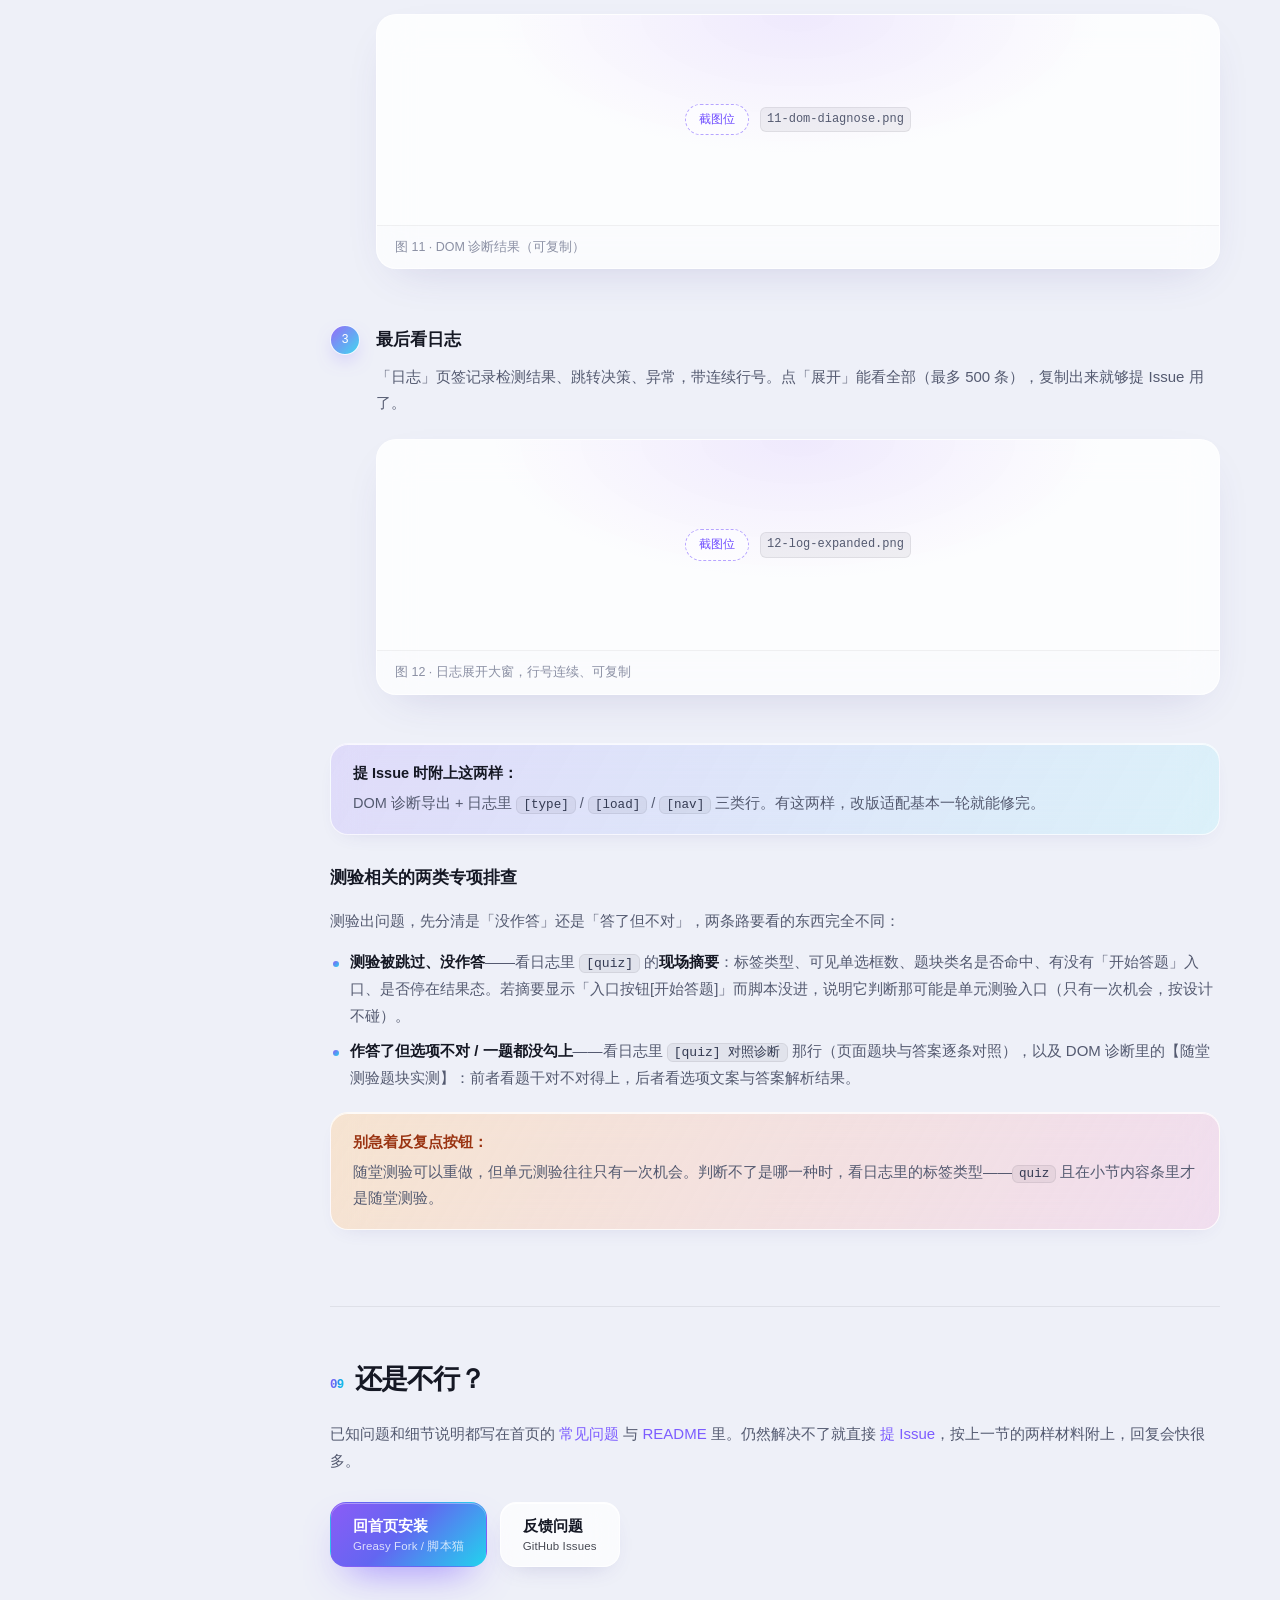
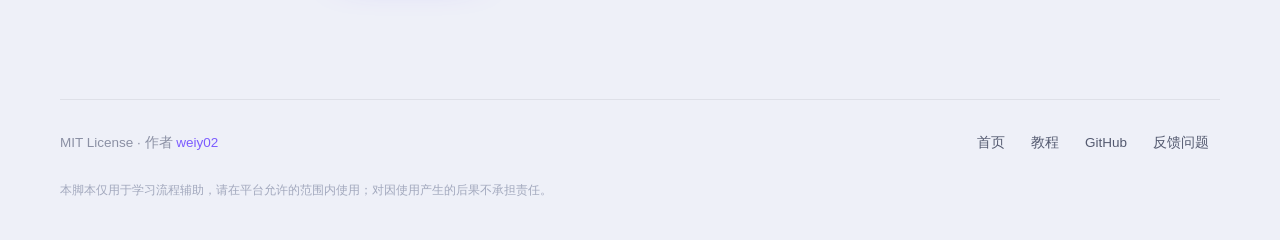
==== commit 8099cc22: "11月13日：2.1.1 修复随堂测验填空题（作答 + 题块识别） - 答案解析：不再只认 correctAnswer，兼容新版 correctOptionList 与 answers/answerL" ====
--- a/docs/tutorial.html
+++ b/docs/tutorial.html
@@ -200,7 +200,7 @@
           </table>
         </div>
 
-        <p>在随堂测验页面上，点「学习」页签里的「<b>随堂测验：一键完成并提交</b>」，流程是：重新答题（若已答过）→ 取正确答案 → 逐题比对填涂 → 提交 → 处理确认弹窗。</p>
+        <p>在随堂测验页面上，点「学习」页签里的「<b>随堂测验：一键完成并提交</b>」，流程是：重新答题（若已答过）→ 取正确答案 → 逐题比对填涂 → 提交 → 处理确认弹窗。单选 / 多选 / 判断按选项勾选，<b>填空题</b>按题干匹配后把答案写进空里。</p>
 
         <figure class="shot">
           <img src="./assets/screenshots/06-quiz-filled.png" alt="随堂测验已按正确答案填涂" data-shot loading="lazy">
@@ -209,6 +209,10 @@
         </figure>
 
         <p>答案来源：MOOC 走课件接口，SPOC 走 dwr 响应。安全约束很硬——<b>读不到答案就一个选项都不点、也不提交</b>；有题目对不上时只填不交，把状态写清楚留你手动补完，绝不交白卷。</p>
+
+        <h3>填空题怎么处理</h3>
+        <p>填空题没有选项，脚本按「有输入框、没选项」认题块，答案从接口的 <code>correctOptionList</code>（新版）/ <code>answers</code> / <code>correctAnswer</code>（老版，「#」后面是解析，会被剔掉）里取。多个空按顺序逐个填，写完回读校验；<b>空数多于答案数就不提交</b>，留你手动补。
+        </p>
 
         <h3>选项是怎么对上的</h3>
         <p>「匹配不上」几乎都出在这一步，所以脚本按三级来找，前一级没结果才走下一级：</p>
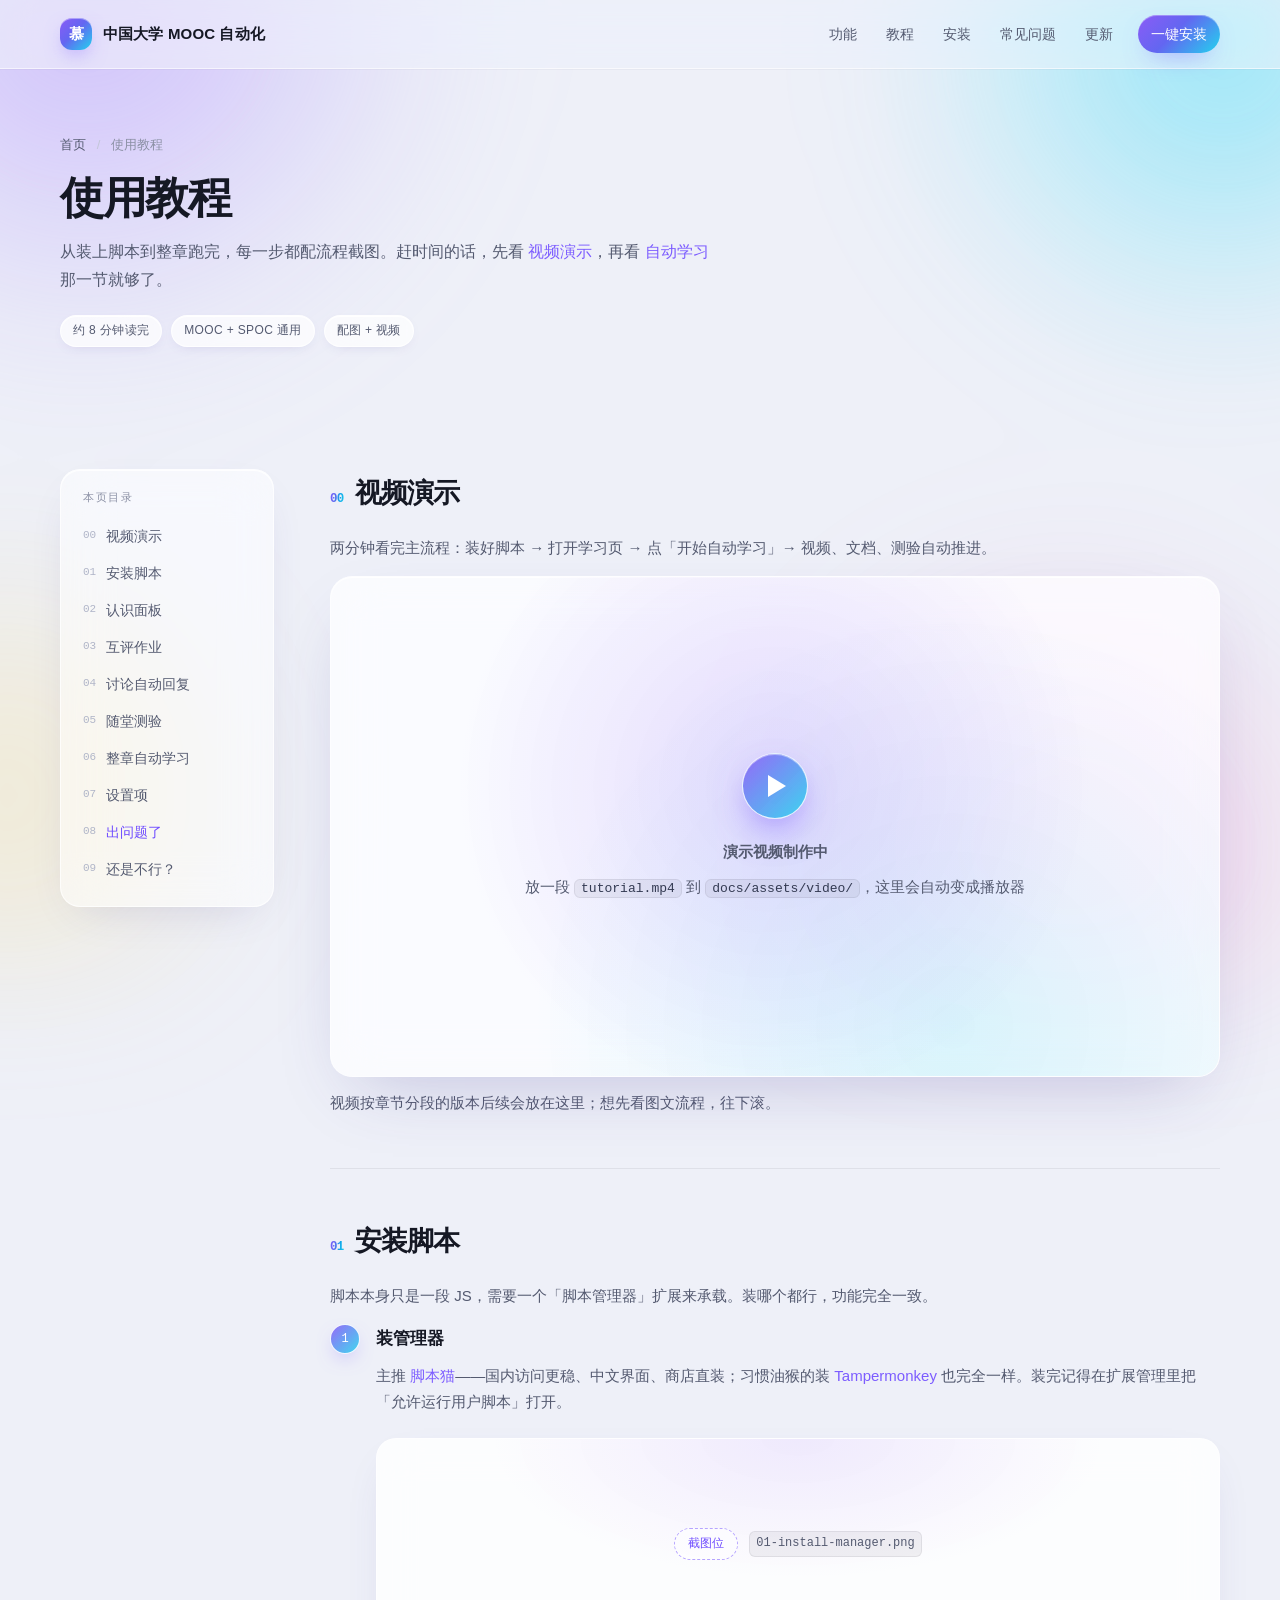
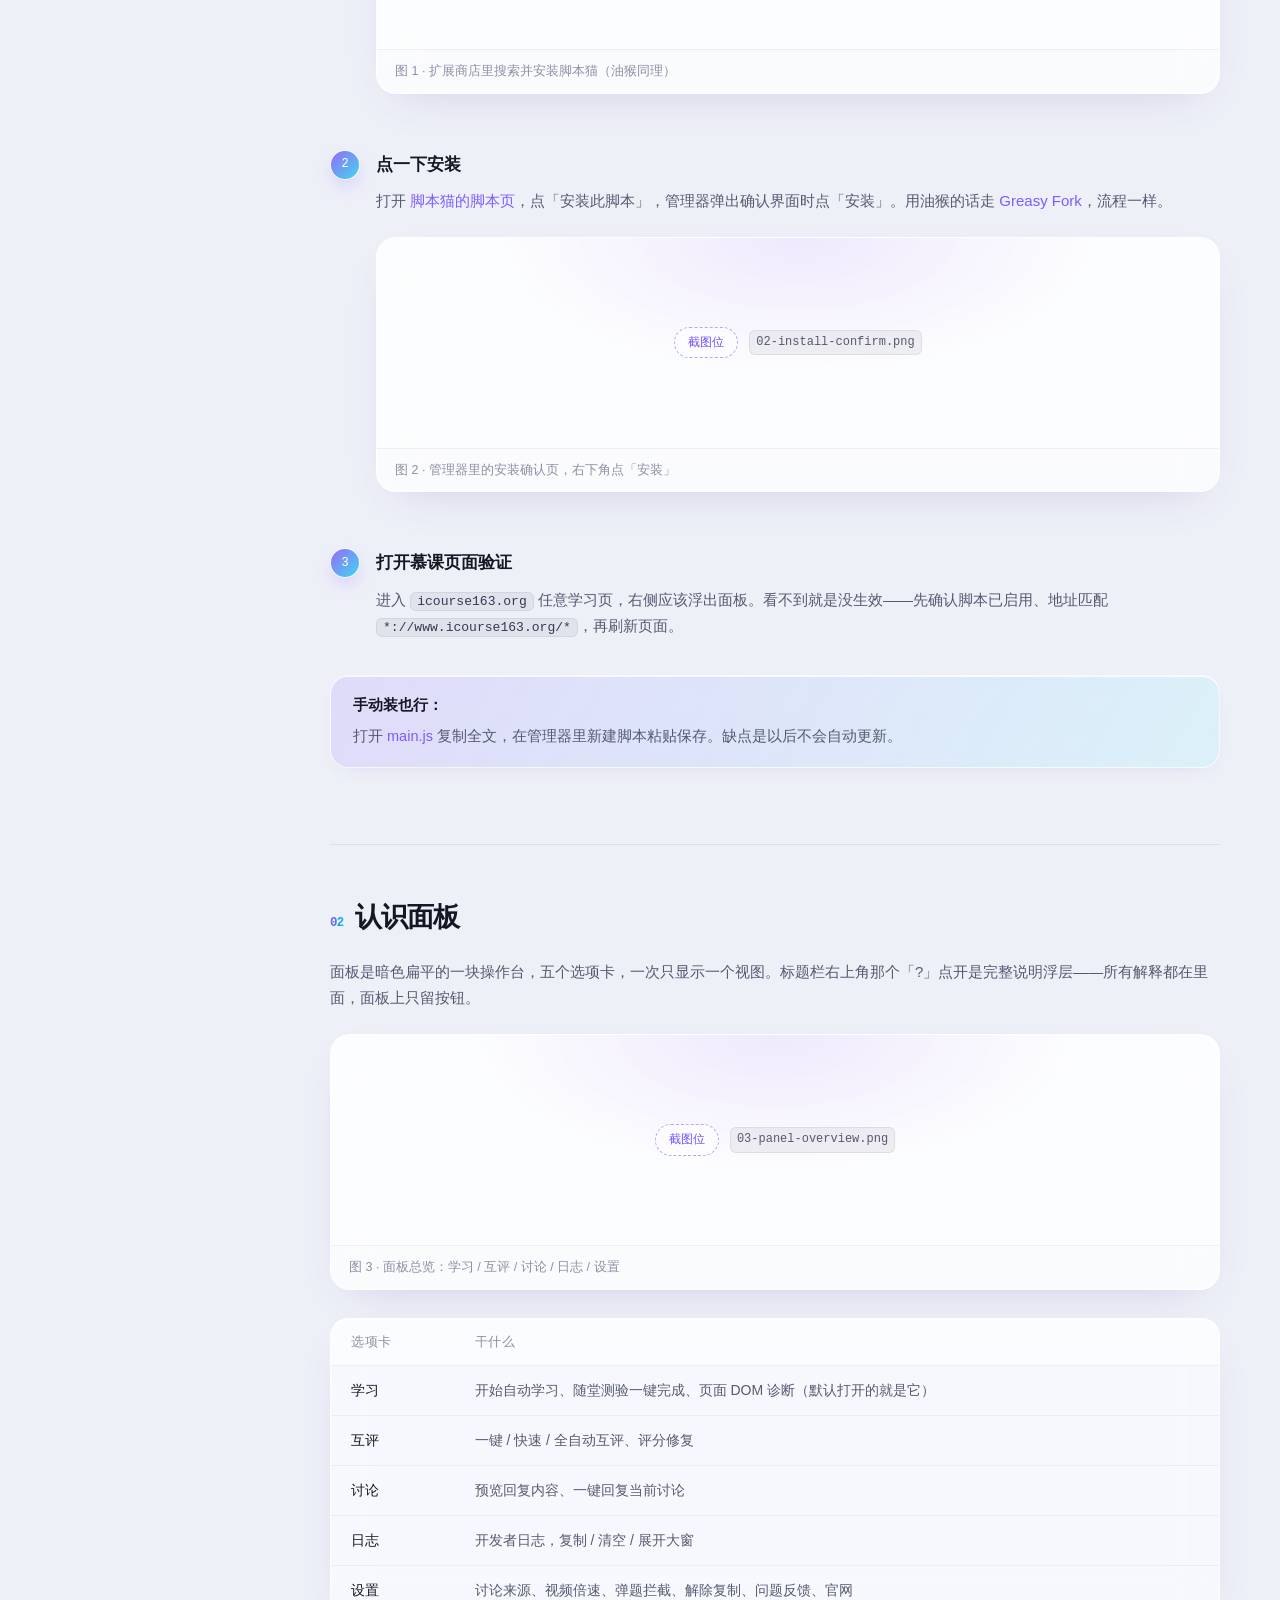
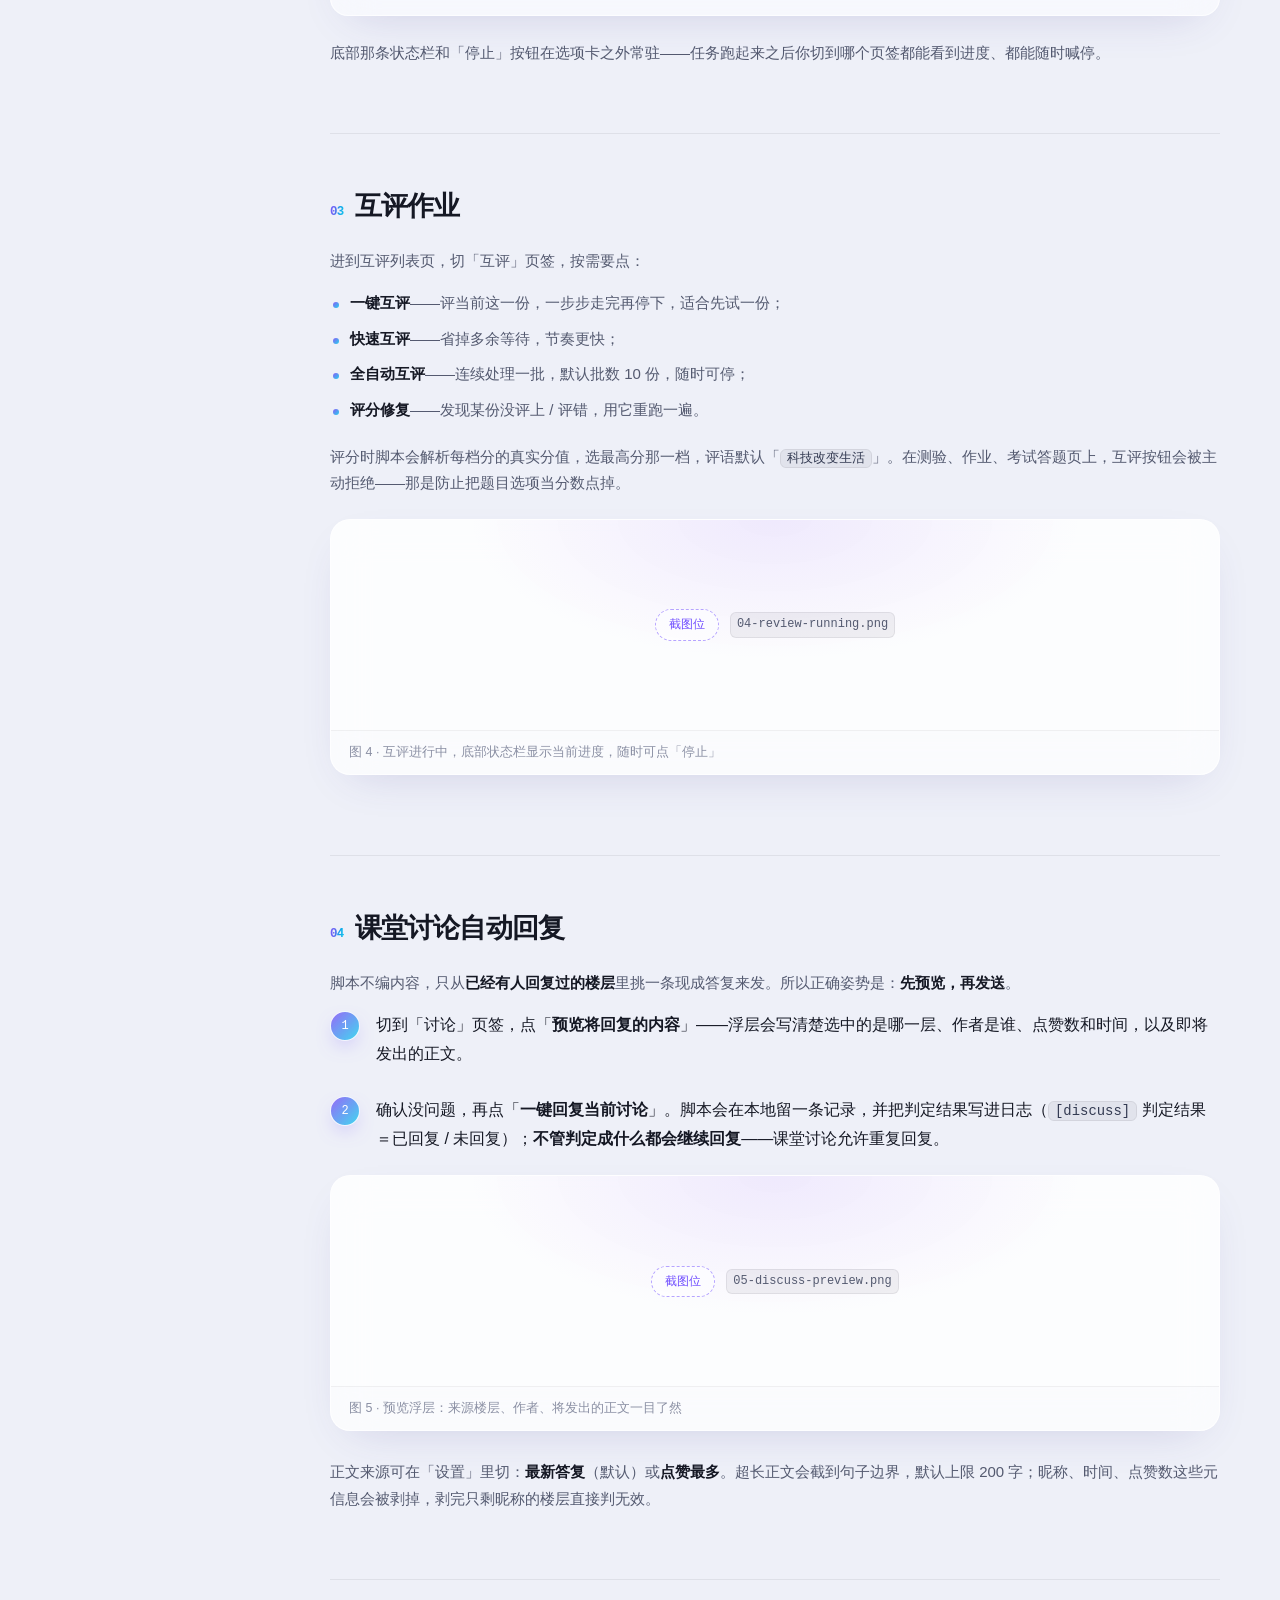
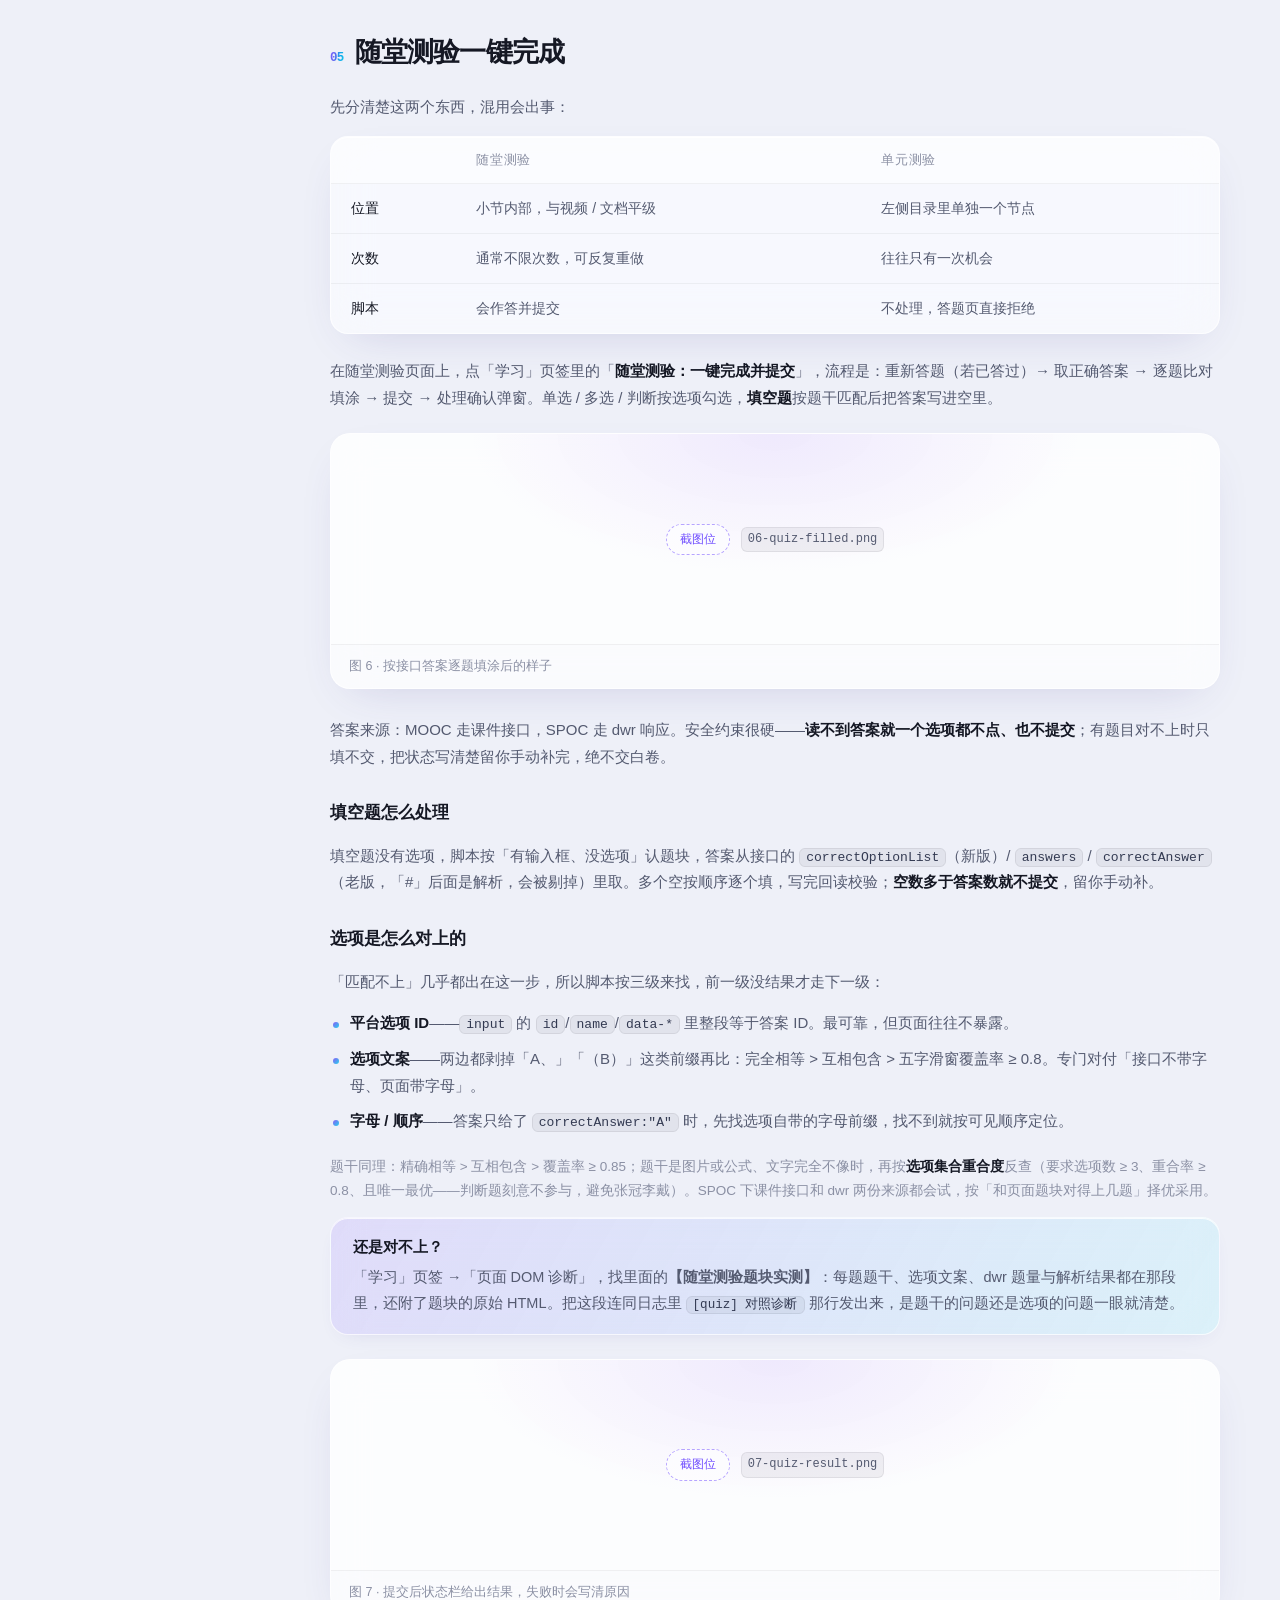
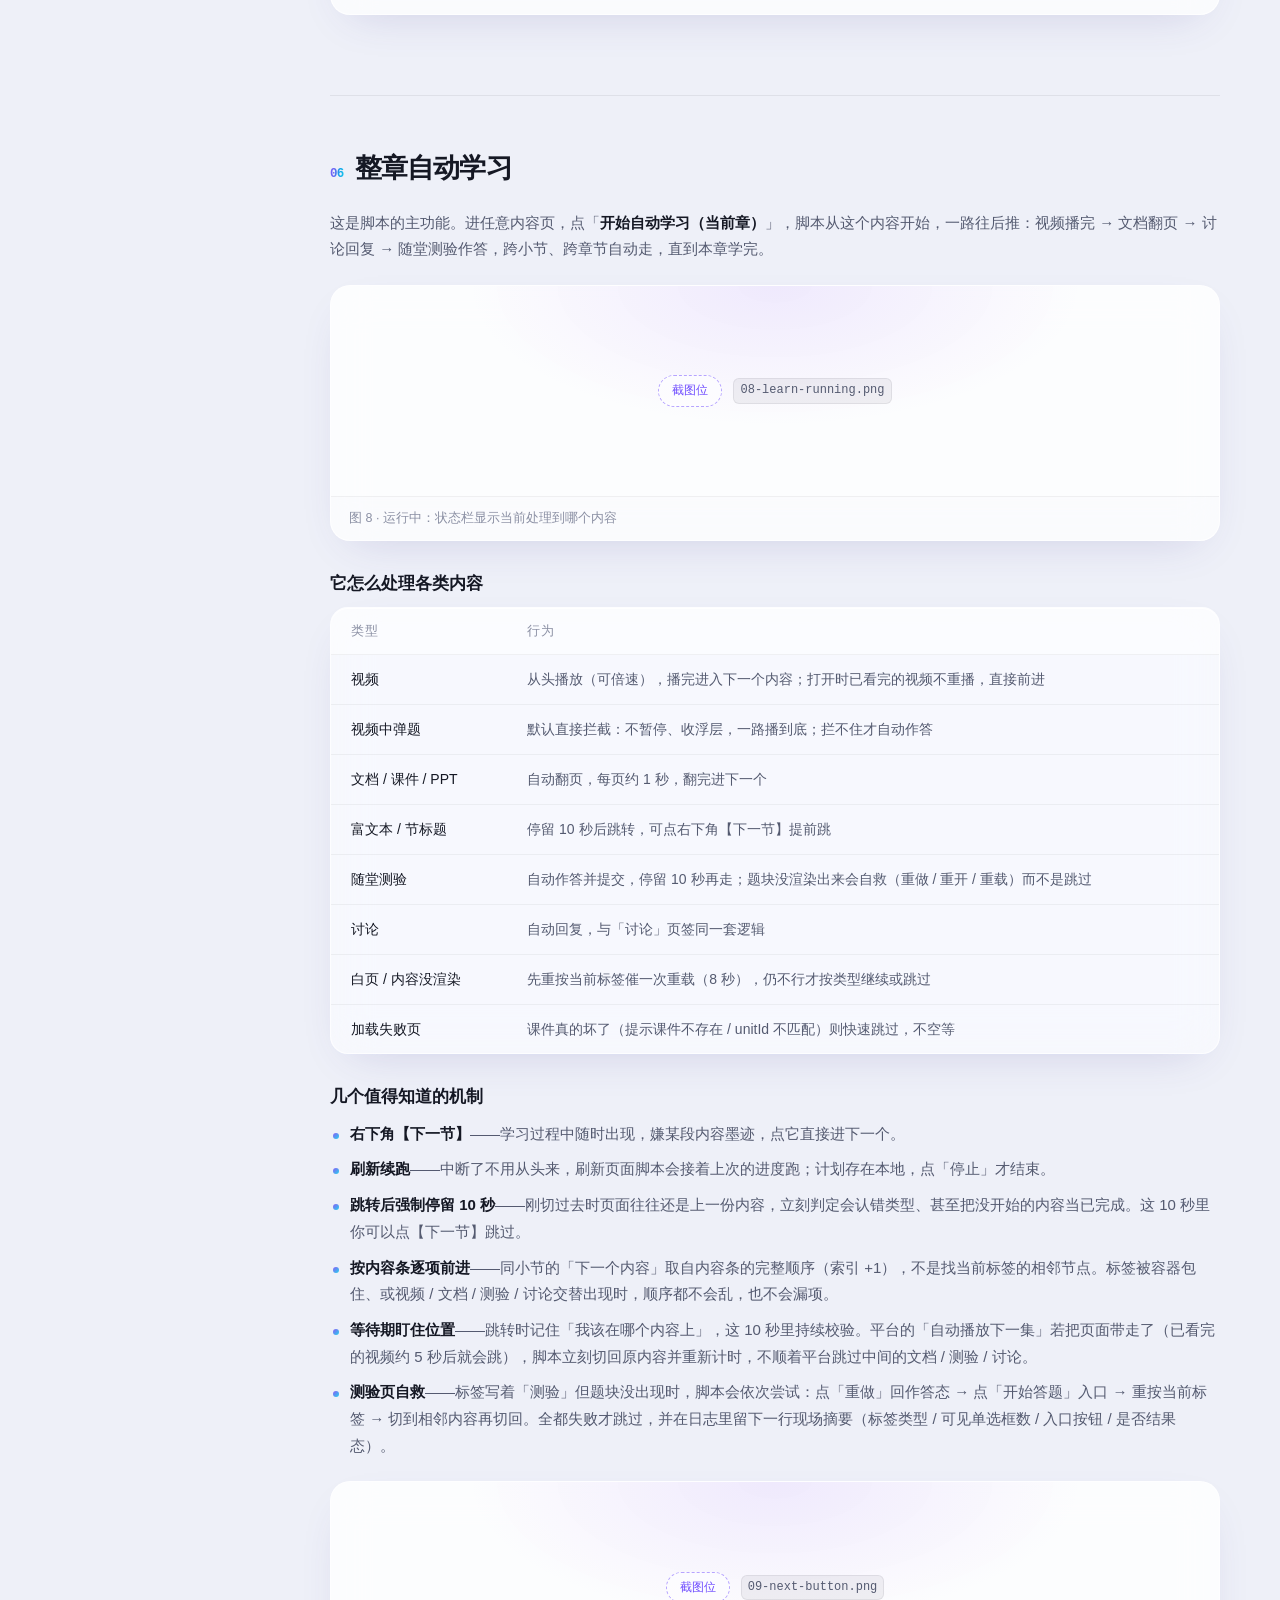
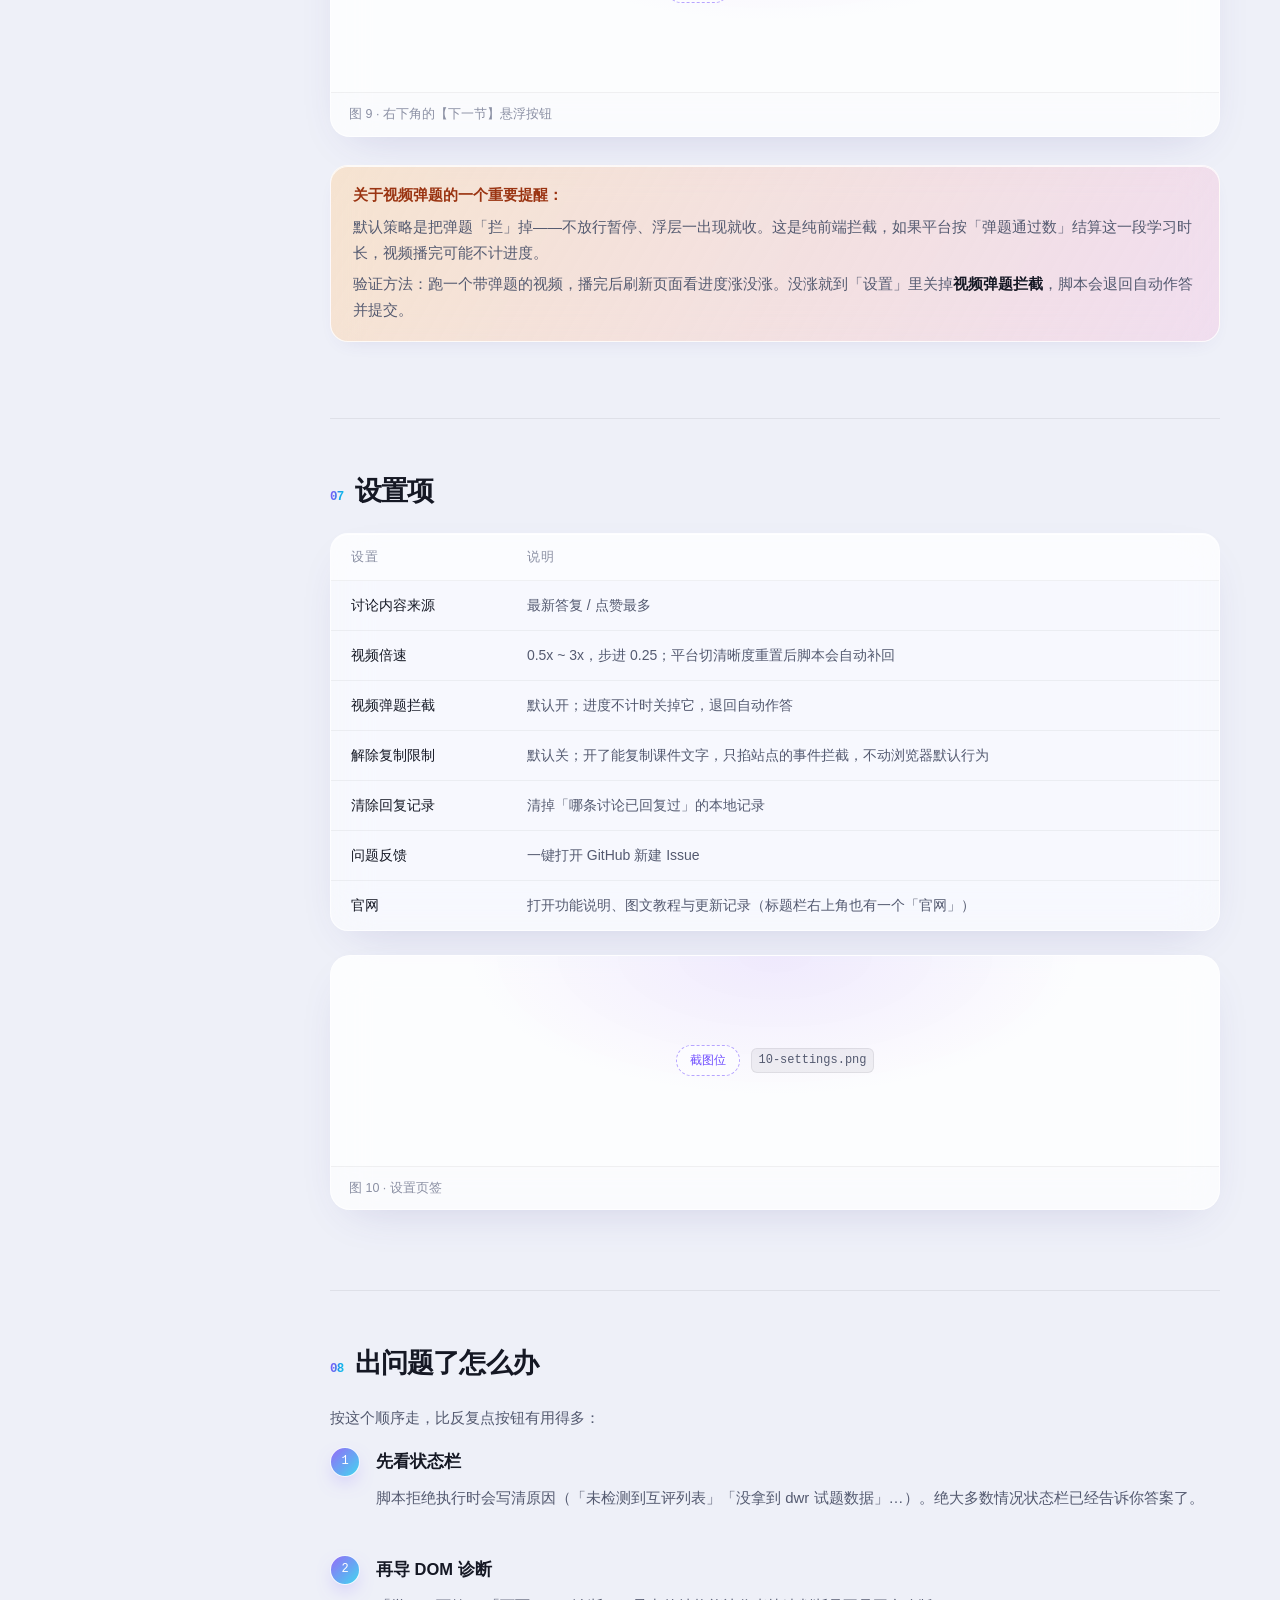
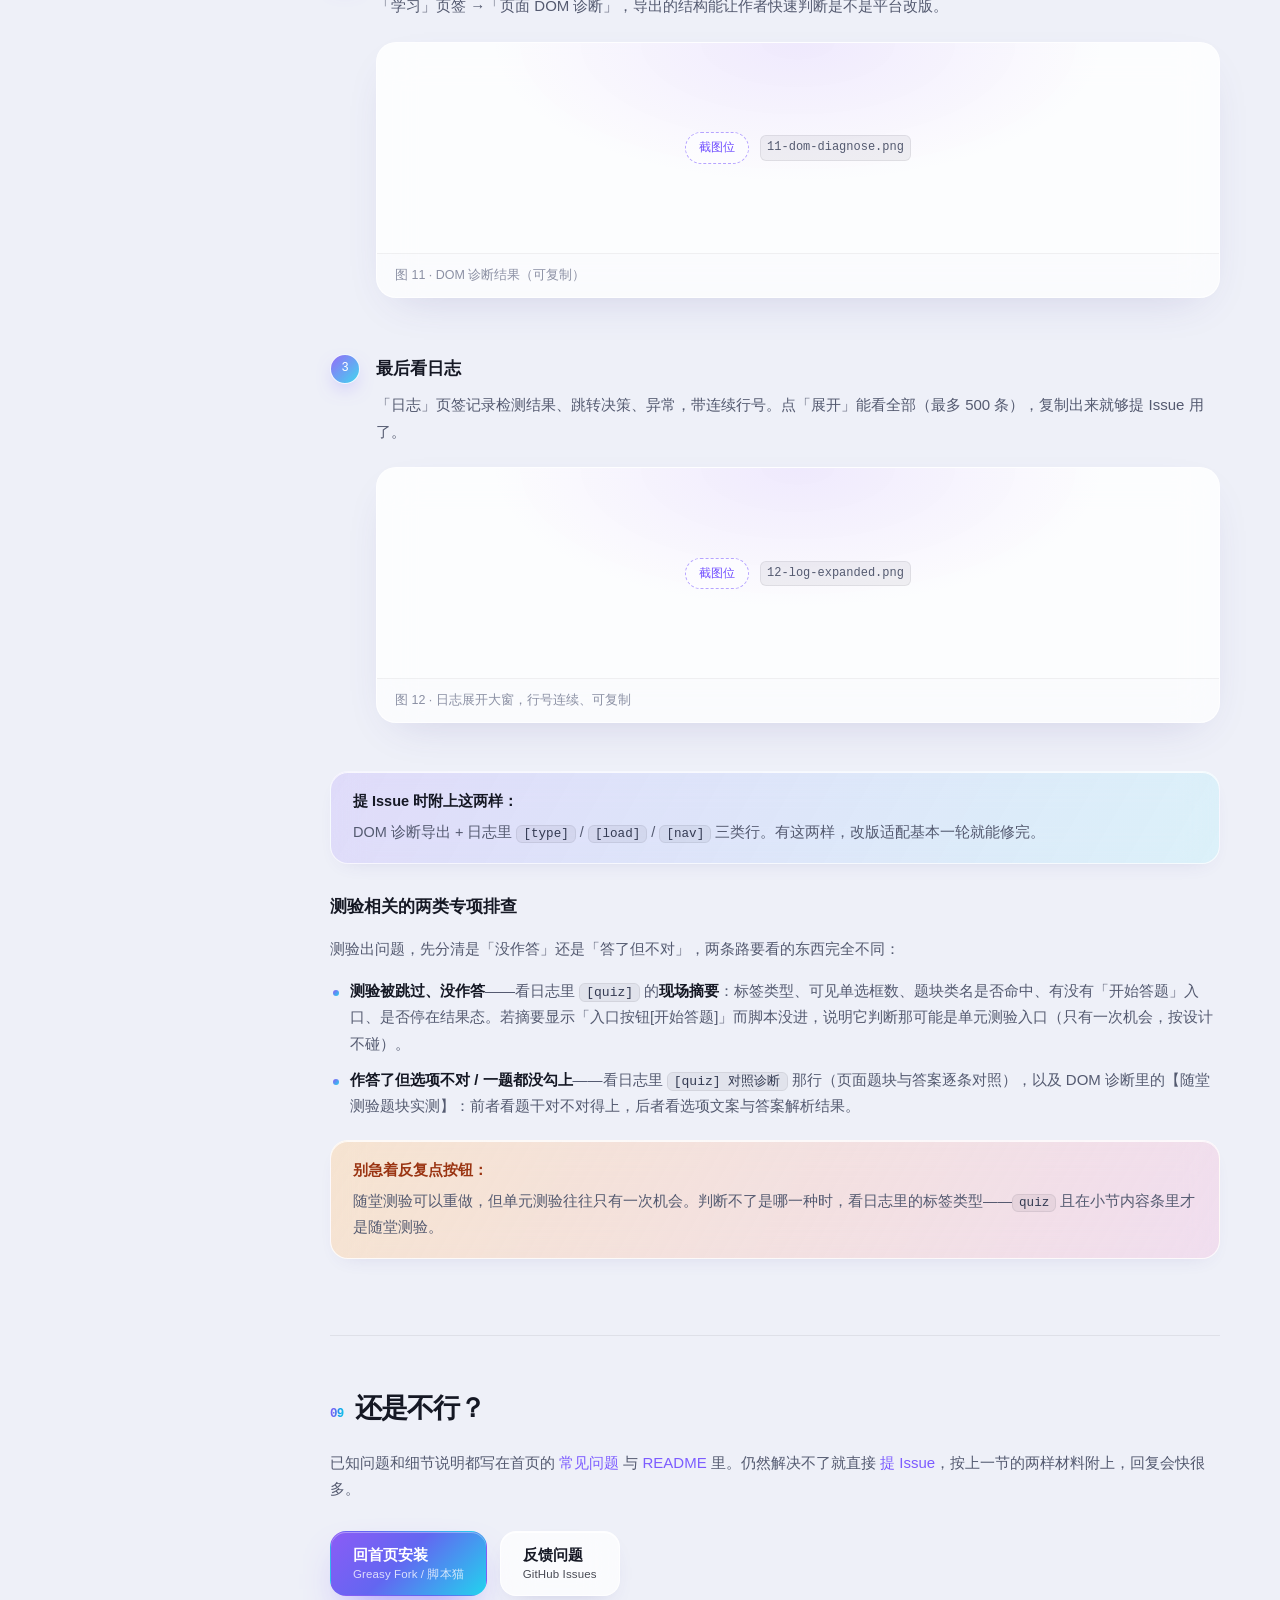
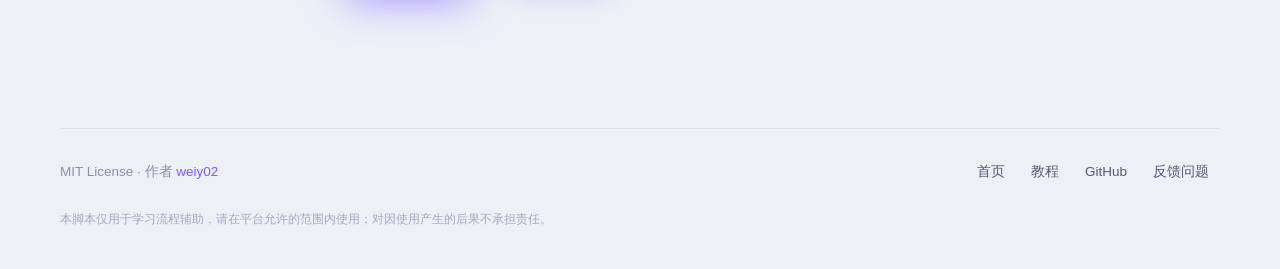
==== commit 211967c4: "11月13日：2.1.3 讨论回复不再被历史记录拦下 - replyDiscussion：命中本地「已回复」记录时不再 return，改为写一条 [discuss] 日志后继续回复；   未命中同样写" ====
--- a/docs/tutorial.html
+++ b/docs/tutorial.html
@@ -173,7 +173,7 @@
 
         <ol class="flow">
           <li>切到「讨论」页签，点「<b>预览将回复的内容</b>」——浮层会写清楚选中的是哪一层、作者是谁、点赞数和时间，以及即将发出的正文。</li>
-          <li>确认没问题，再点「<b>一键回复当前讨论</b>」。同一条讨论只回复一次，脚本会在本地留痕，重复点会跳过。</li>
+          <li>确认没问题，再点「<b>一键回复当前讨论</b>」。脚本会在本地留一条记录，并把判定结果写进日志（<code>[discuss]</code> 判定结果＝已回复 / 未回复）；<b>不管判定成什么都会继续回复</b>——课堂讨论允许重复回复。</li>
         </ol>
 
         <figure class="shot">
